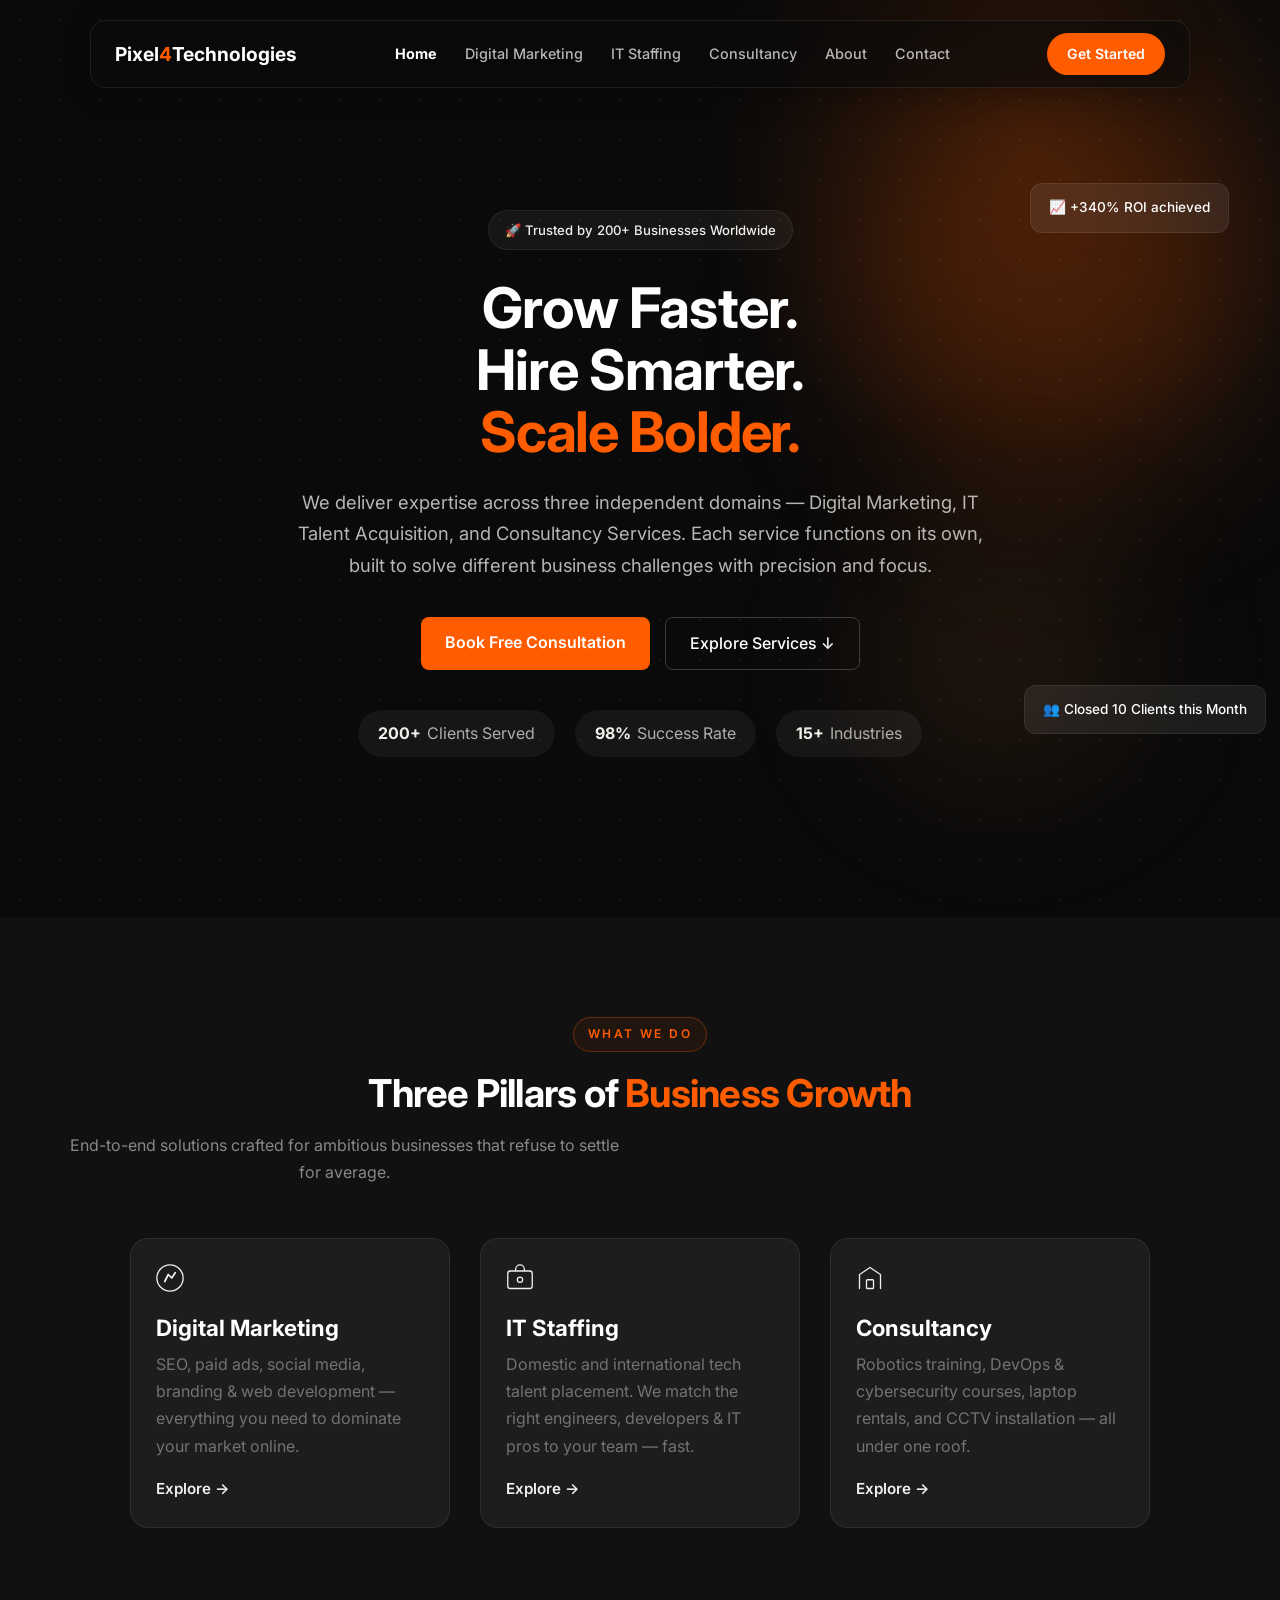
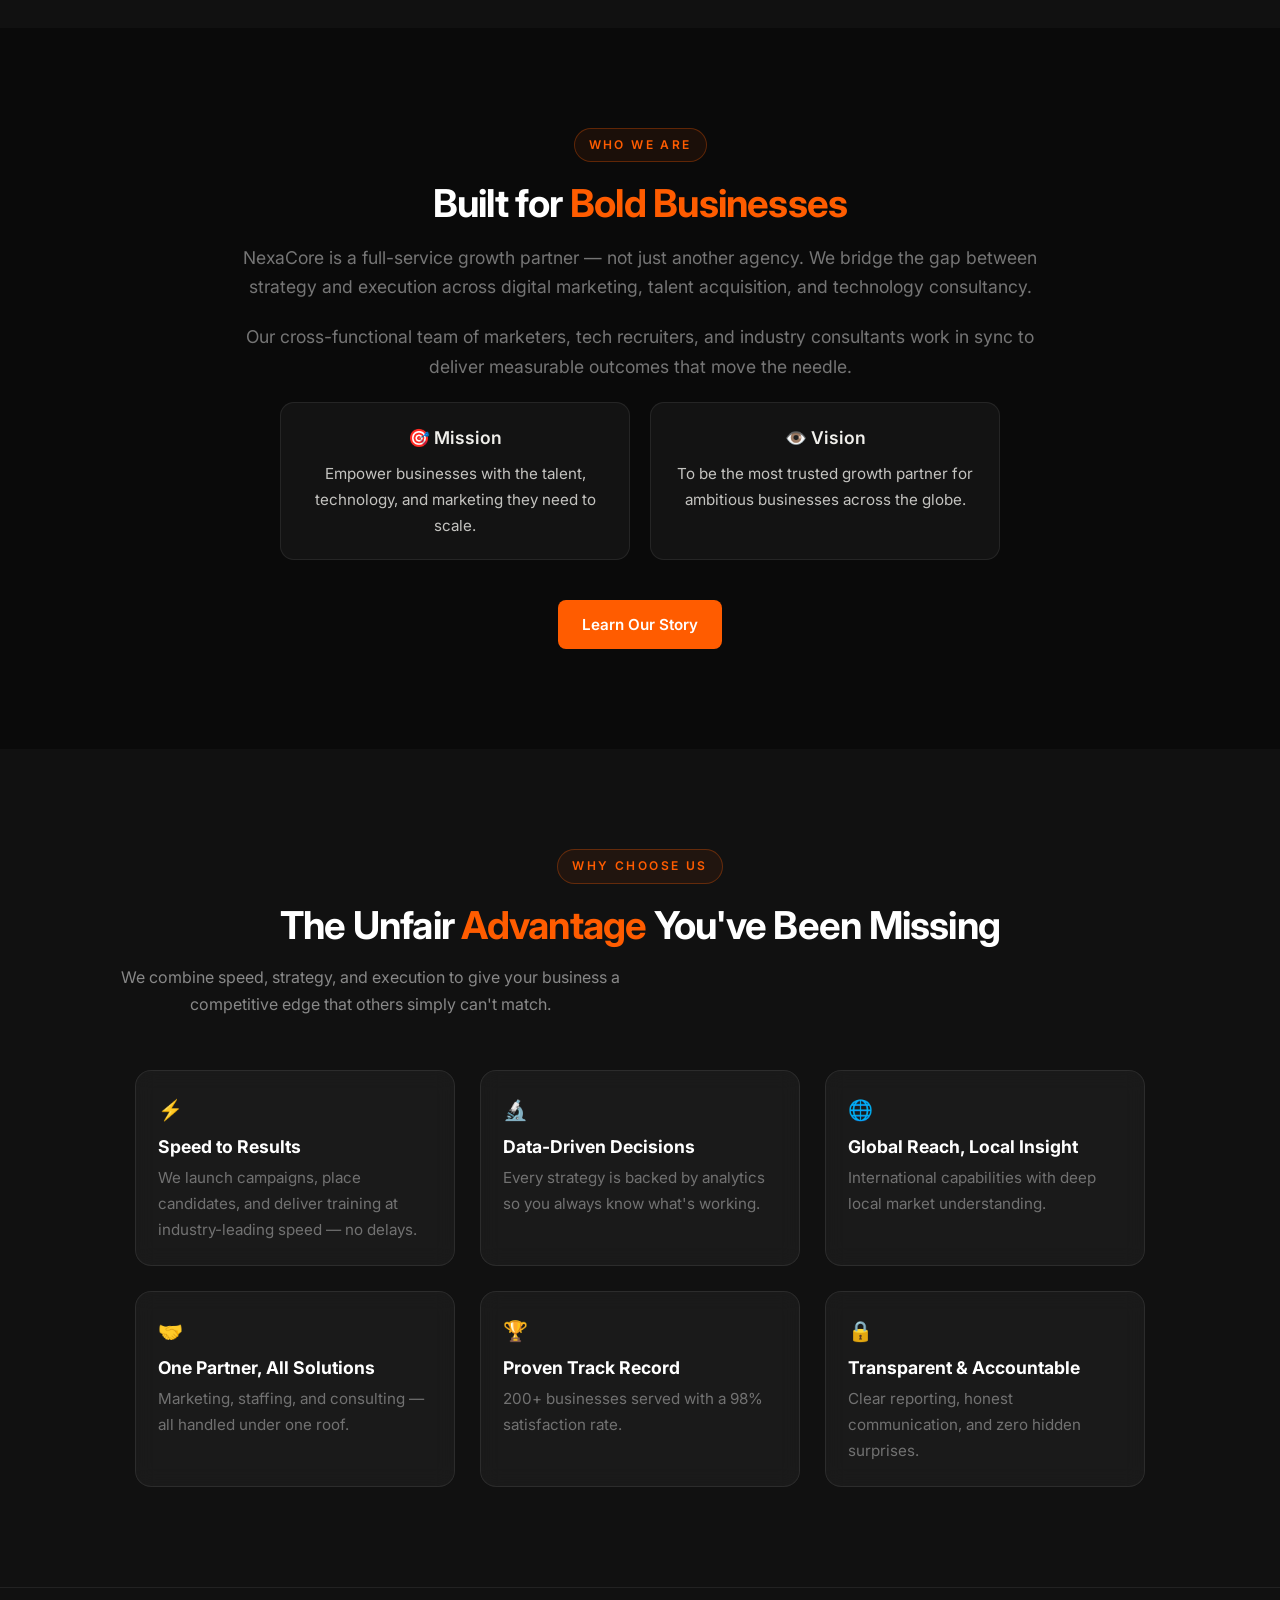
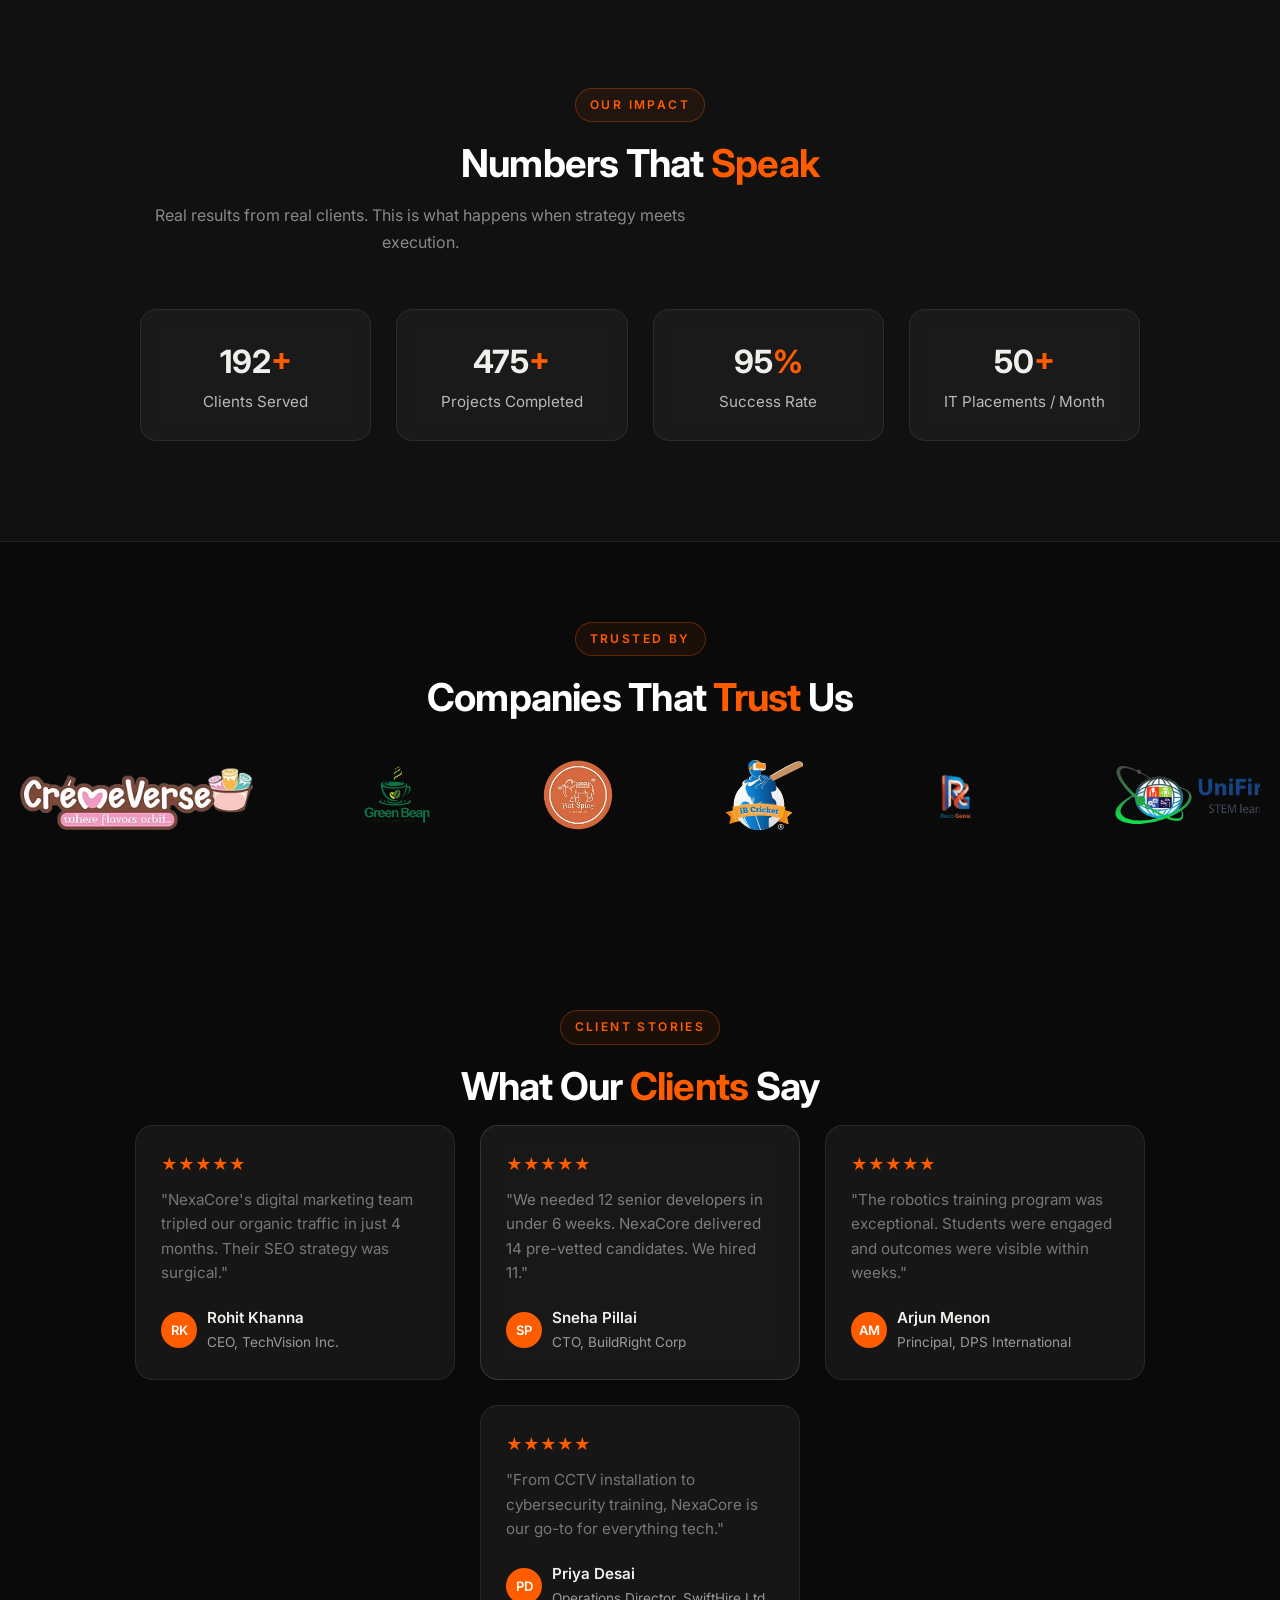
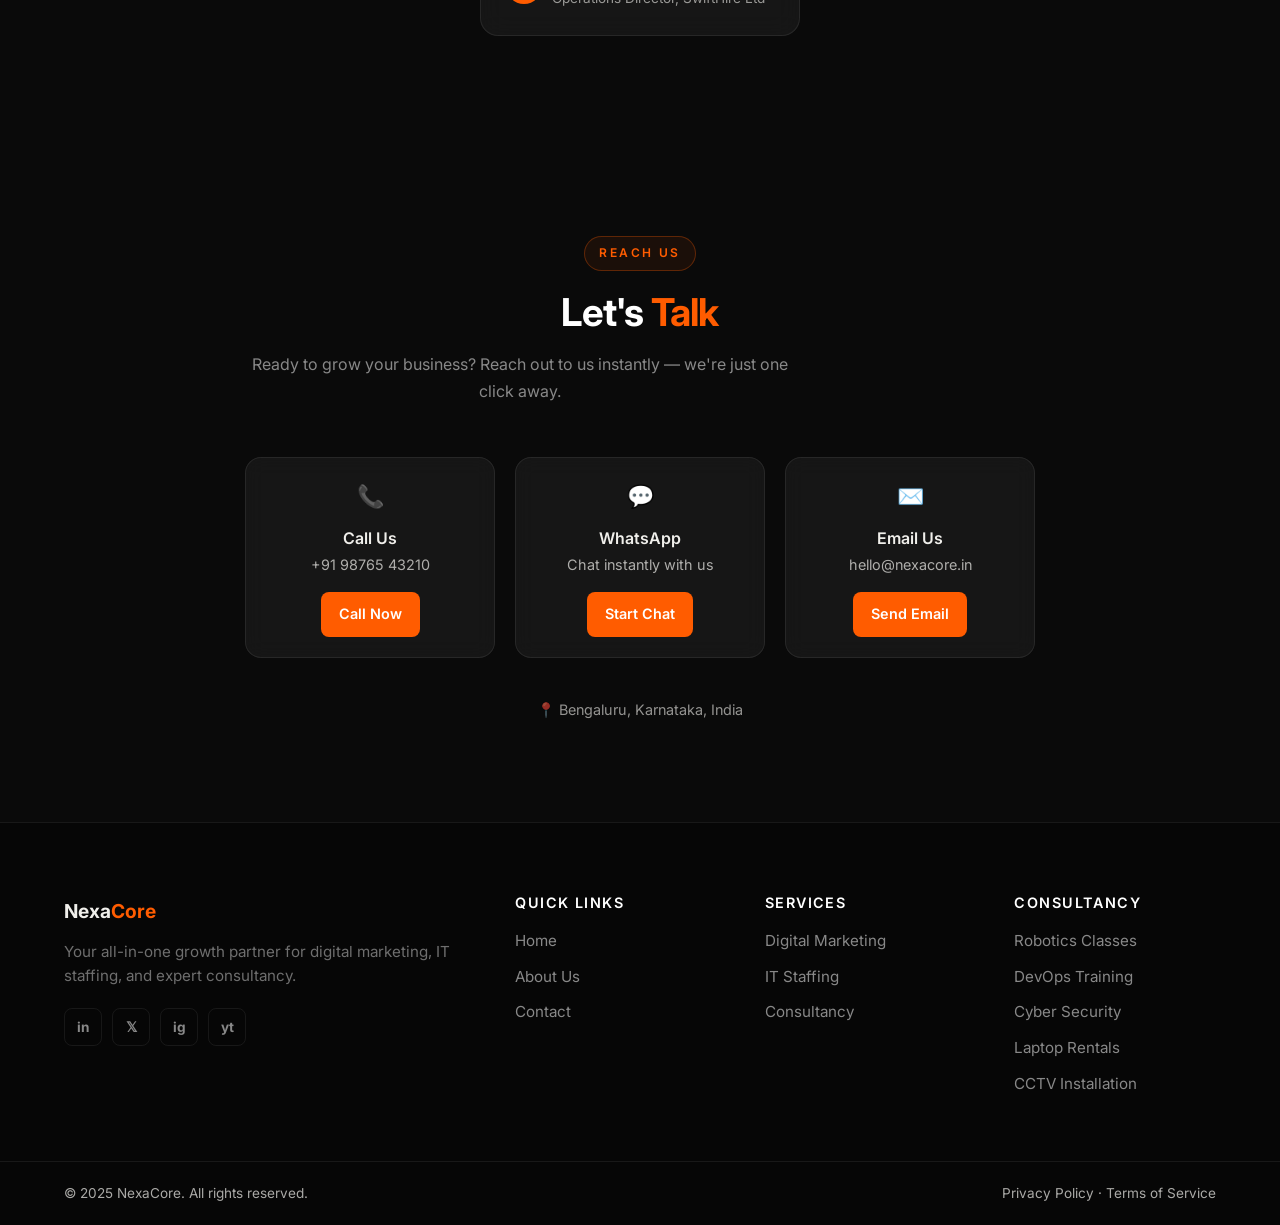
==== index.html @ 9e4074d6 "Intial commit" ====
<!DOCTYPE html>
<html lang="en">
<head>
<meta charset="UTF-8"/>
<meta name="viewport" content="width=device-width,initial-scale=1.0"/>
<title>NexaCore – Digital Marketing, IT Staffing &amp; Consultancy</title>
<meta name="description" content="NexaCore helps businesses grow with digital marketing, IT staffing, and consultancy services including robotics, DevOps, and cybersecurity training."/>
<link rel="preconnect" href="https://fonts.googleapis.com"/>
<link rel="preconnect" href="https://fonts.gstatic.com" crossorigin/>
<link href="https://fonts.googleapis.com/css2?family=Syne:wght@400;500;600;700;800&family=DM+Sans:ital,wght@0,300;0,400;0,500;1,300&display=swap" rel="stylesheet"/>
<link href="https://fonts.googleapis.com/css2?family=Inter:wght@300;400;500;600;700;800;900&display=swap" rel="stylesheet"/>
<!-- <link rel="stylesheet" href="shared.css"/>
<link rel="stylesheet" href="index.css"/> -->
<link rel="stylesheet" href="style.css"/>


</head>
<body>

<!-- ═══════════ NAVBAR ═══════════ -->
<nav class="navbar">
  <div class="navbar-inner">

    <!-- Logo -->
    <a href="index.html" class="navbar-logo">
      Pixel<span class="logo-accent">4</span>Technologies
    </a>

    <!-- Desktop Nav Links -->
    <div class="navbar-links">
      <a href="index.html"       class="nav-link nav-link--active">Home</a>
      <a href="DM.html"          class="nav-link">Digital Marketing</a>
      <a href="Staffing.html"    class="nav-link">IT Staffing</a>
      <a href="Consultancy.html" class="nav-link">Consultancy</a>
      <a href="about.html"       class="nav-link">About</a>
      <a href="Contact.html"     class="nav-link">Contact</a>
    </div>

    <!-- Desktop CTA -->
    <a href="contact.html" class="navbar-cta">Get Started</a>

    <!-- Hamburger (mobile only) — matches reference #menuBtn -->
    <div id="menuBtn">
      <div class="bar"></div>
      <div class="bar"></div>
      <div class="bar"></div>
    </div>

  </div>
</nav>

<!-- Dim overlay behind the panel -->
<div id="menuOverlay"></div>

<!-- Slide-in panel — matches reference #mobileMenu / right:-100% → right:0 -->
<div id="mobileMenu">

  <!-- Close ✕ — matches reference #closeMenu -->
  <div id="closeMenu"></div>

  <!-- Nav Links -->
  <a href="index.html"       class="mob-link mob-active">Home</a>
  <a href="DM.html"          class="mob-link">Digital Marketing</a>
  <a href="Staffing.html"    class="mob-link">IT Staffing</a>
  <a href="Consultancy.html" class="mob-link">Consultancy</a>
  <a href="about.html"       class="mob-link">About</a>
  <a href="Contact.html"     class="mob-link">Contact</a>

  <!-- CTA -->
  <a href="contact.html" class="mob-cta">Get Started</a>

</div>

<script>
  (function () {
    const menuBtn    = document.getElementById('menuBtn');
    const mobileMenu = document.getElementById('mobileMenu');
    const closeMenu  = document.getElementById('closeMenu');
    const overlay    = document.getElementById('menuOverlay');
    let menuOpen = false;

    function openMenu() {
      menuOpen = true;
      mobileMenu.style.right = '0';
      menuBtn.classList.add('active');
      overlay.classList.add('visible');
      document.body.style.overflow = 'hidden';
    }

    function closeMenuFn() {
      menuOpen = false;
      mobileMenu.style.right = '-100%';
      menuBtn.classList.remove('active');
      overlay.classList.remove('visible');
      document.body.style.overflow = '';
    }

    menuBtn.addEventListener('click', function () {
      menuOpen ? closeMenuFn() : openMenu();
    });

    closeMenu.addEventListener('click', closeMenuFn);
    overlay.addEventListener('click',   closeMenuFn);

    /* Close on any link tap inside panel */
    mobileMenu.querySelectorAll('a').forEach(function (link) {
      link.addEventListener('click', closeMenuFn);
    });

    /* Close on Escape */
    document.addEventListener('keydown', function (e) {
      if (e.key === 'Escape') closeMenuFn();
    });
  })();
</script>

<!-- ═══════════ HERO ═══════════ -->
<section class="hero">

  <div class="hero-bg-grid"></div>
  <div class="hero-glow"></div>

  <div class="container hero-content">

    <div class="hero-badge">
      🚀 Trusted by 200+ Businesses Worldwide
    </div>

    <h1 class="hero-headline">
      Grow Faster.<br/>
      Hire Smarter.<br/>
      <span class="accent">Scale Bolder.</span>
    </h1>

    <p class="hero-sub">
      We deliver expertise across three independent domains — Digital Marketing, IT Talent Acquisition, and Consultancy Services. Each service functions on its own, built to solve different business challenges with precision and focus.
    </p>

    <div class="hero-ctas">
      <a href="contact.html" class="hero-cta-primary">Book Free Consultation</a>
      <a href="#services" class="hero-cta-secondary">Explore Services ↓</a>
    </div>

    <div class="hero-stats">
      <div class="stat-pill">
        <span class="stat-num">200+</span>
        <span class="stat-label">Clients Served</span>
      </div>
      <div class="stat-pill">
        <span class="stat-num">98%</span>
        <span class="stat-label">Success Rate</span>
      </div>
      <div class="stat-pill">
        <span class="stat-num">15+</span>
        <span class="stat-label">Industries</span>
      </div>
    </div>

  </div>

  <div class="hero-visual">
    <div class="hero-orb orb-1"></div>
    <div class="hero-orb orb-2"></div>
    <div class="floating-card fc-1">📈 +340% ROI achieved</div>
    <div class="floating-card fc-2">👥 Closed 10 Clients this Month</div>
  </div>

</section>

<!-- ═══════════ SERVICES OVERVIEW ═══════════ -->
<section class="section services-overview" id="services">
  <div class="container" style="text-align:center;">

    <div class="section-label">What We Do</div>

    <h2 class="section-heading">
      Three Pillars of <span class="accent">Business Growth</span>
    </h2>

    <p class="section-sub">
      End-to-end solutions crafted for ambitious businesses that refuse to settle for average.
    </p>

    <div class="services-grid-flex">

      <!-- Card: Digital Marketing -->
      <div class="service-card-flex">
        <div class="sc-icon">
          <svg width="28" height="28" fill="none" viewBox="0 0 32 32">
            <circle cx="16" cy="16" r="15" stroke="currentColor" stroke-width="1.5"/>
            <path d="M10 20l4-8 4 4 4-6" stroke="currentColor" stroke-width="2" stroke-linecap="round" stroke-linejoin="round"/>
          </svg>
        </div>
        <h3>Digital Marketing</h3>
        <p>SEO, paid ads, social media, branding &amp; web development — everything you need to dominate your market online.</p>
        <a href="DM.html" class="sc-link">Explore →</a>
      </div>

      <!-- Card: IT Staffing -->
      <div class="service-card-flex">
        <div class="sc-icon">
          <svg width="28" height="28" fill="none" viewBox="0 0 32 32">
            <rect x="2" y="8" width="28" height="20" rx="3" stroke="currentColor" stroke-width="1.5"/>
            <path d="M11 8V6a5 5 0 0110 0v2" stroke="currentColor" stroke-width="1.5"/>
            <circle cx="16" cy="18" r="3" stroke="currentColor" stroke-width="1.5"/>
          </svg>
        </div>
        <h3>IT Staffing</h3>
        <p>Domestic and international tech talent placement. We match the right engineers, developers &amp; IT pros to your team — fast.</p>
        <a href="Staffing.html" class="sc-link">Explore →</a>
      </div>

      <!-- Card: Consultancy -->
      <div class="service-card-flex">
        <div class="sc-icon">
          <svg width="28" height="28" fill="none" viewBox="0 0 32 32">
            <path d="M4 28V12L16 4l12 8v16" stroke="currentColor" stroke-width="1.5" stroke-linecap="round"/>
            <rect x="12" y="18" width="8" height="10" rx="1" stroke="currentColor" stroke-width="1.5"/>
          </svg>
        </div>
        <h3>Consultancy</h3>
        <p>Robotics training, DevOps &amp; cybersecurity courses, laptop rentals, and CCTV installation — all under one roof.</p>
        <a href="Consultancy.html" class="sc-link">Explore →</a>
      </div>

    </div>

  </div>
</section>

<!-- ═══════════ ABOUT SNIPPET ═══════════ -->
<section class="section about-snippet">

  <div class="about-inner">

    <div class="section-label">Who We Are</div>

    <h2 class="section-heading">
      Built for <span class="accent">Bold Businesses</span>
    </h2>

    <p class="section-desc">
      NexaCore is a full-service growth partner — not just another agency. We bridge the gap between strategy and execution across digital marketing, talent acquisition, and technology consultancy.
    </p>

    <p class="section-desc">
      Our cross-functional team of marketers, tech recruiters, and industry consultants work in sync to deliver measurable outcomes that move the needle.
    </p>

    <!-- Mission & Vision -->
    <div class="about-mv-grid">

      <div class="about-mv-card">
        <div class="mv-title">🎯 Mission</div>
        <div class="mv-text">Empower businesses with the talent, technology, and marketing they need to scale.</div>
      </div>

      <div class="about-mv-card">
        <div class="mv-title">👁️ Vision</div>
        <div class="mv-text">To be the most trusted growth partner for ambitious businesses across the globe.</div>
      </div>

    </div>

    <a href="about.html" class="about-cta">Learn Our Story</a>

  </div>

</section>

<!-- ═══════════ WHY CHOOSE US ═══════════ -->
<section class="section why-us">

  <div class="why-inner">

    <div class="section-label">Why Choose Us</div>

    <h2 class="section-heading">
      The Unfair <span class="accent">Advantage</span> You've Been Missing
    </h2>

    <p class="section-sub">
      We combine speed, strategy, and execution to give your business a competitive edge that others simply can't match.
    </p>

    <div class="why-grid-flex">

      <div class="why-card-flex">
        <div class="why-emoji">⚡</div>
        <h4>Speed to Results</h4>
        <p>We launch campaigns, place candidates, and deliver training at industry-leading speed — no delays.</p>
      </div>

      <div class="why-card-flex">
        <div class="why-emoji">🔬</div>
        <h4>Data-Driven Decisions</h4>
        <p>Every strategy is backed by analytics so you always know what's working.</p>
      </div>

      <div class="why-card-flex">
        <div class="why-emoji">🌐</div>
        <h4>Global Reach, Local Insight</h4>
        <p>International capabilities with deep local market understanding.</p>
      </div>

      <div class="why-card-flex">
        <div class="why-emoji">🤝</div>
        <h4>One Partner, All Solutions</h4>
        <p>Marketing, staffing, and consulting — all handled under one roof.</p>
      </div>

      <div class="why-card-flex">
        <div class="why-emoji">🏆</div>
        <h4>Proven Track Record</h4>
        <p>200+ businesses served with a 98% satisfaction rate.</p>
      </div>

      <div class="why-card-flex">
        <div class="why-emoji">🔒</div>
        <h4>Transparent &amp; Accountable</h4>
        <p>Clear reporting, honest communication, and zero hidden surprises.</p>
      </div>

    </div>

  </div>

</section>

<!-- ═══════════ IMPACT / METRICS ═══════════ -->
<section class="section impact-section">

  <div class="impact-inner-wrap">

    <div class="section-label">Our Impact</div>

    <h2 class="section-heading">
      Numbers That <span class="accent">Speak</span>
    </h2>

    <p class="section-sub">
      Real results from real clients. This is what happens when strategy meets execution.
    </p>

    <div class="metrics-grid">

      <div class="metric-card-flex">
        <div class="counter" data-target="200">0<span class="metric-plus">+</span></div>
        <div class="metric-label">Clients Served</div>
      </div>

      <div class="metric-card-flex">
        <div class="counter" data-target="500">0<span class="metric-plus">+</span></div>
        <div class="metric-label">Projects Completed</div>
      </div>

      <div class="metric-card-flex">
        <div class="counter" data-target="98" data-suffix="%">0<span class="metric-plus">%</span></div>
        <div class="metric-label">Success Rate</div>
      </div>

      <div class="metric-card-flex">
        <div class="counter" data-target="50">0<span class="metric-plus">+</span></div>
        <div class="metric-label">IT Placements / Month</div>
      </div>

    </div>

  </div>

  <!-- Counter Script -->
  <script>
    const counters = document.querySelectorAll('.counter');
    counters.forEach(counter => {
      const updateCount = () => {
        const target  = +counter.getAttribute('data-target');
        const current = +counter.innerText.replace(/[^0-9]/g, '');
        const increment = target / 100;
        if (current < target) {
          const newCount = Math.ceil(current + increment);
          const suffix   = counter.getAttribute('data-suffix') || '+';
          counter.innerHTML = newCount + '<span class="metric-plus">' + suffix + '</span>';
          setTimeout(updateCount, 20);
        } else {
          const suffix = counter.getAttribute('data-suffix') || '+';
          counter.innerHTML = target + '<span class="metric-plus">' + suffix + '</span>';
        }
      };
      updateCount();
    });
  </script>

</section>

<!-- ═══════════ CLIENTS MARQUEE ═══════════ -->
<section class="section clients-section">

  <div class="container clients-header">
    <div class="section-label">Trusted By</div>
    <h2 class="section-heading">Companies That <span class="accent">Trust</span> Us</h2>
  </div>

  <div class="marquee-wrapper">
    <div class="marquee-track">
      <!-- Logos -->
      <img src="Images/Cremeverse.png" class="client-logo" alt="Cremeverse"/>
      <img src="Images/GBC.png"        class="client-logo" alt="GBC"/>
      <img src="Images/HSTC.png"       class="client-logo" alt="HSTC"/>
      <img src="Images/IB Cricket.svg" class="client-logo" alt="IB Cricket"/>
      <img src="Images/RG.jpeg"        class="client-logo" alt="RG"/>
      <img src="Images/UFR.webp"       class="client-logo" alt="UFR"/>
      <!-- Duplicate for seamless loop -->
      <img src="Images/Cremeverse.png" class="client-logo" alt="Cremeverse"/>
      <img src="Images/GBC.png"        class="client-logo" alt="GBC"/>
      <img src="Images/HSTC.png"       class="client-logo" alt="HSTC"/>
      <img src="Images/IB Cricket.svg" class="client-logo" alt="IB Cricket"/>
      <img src="Images/RG.jpeg"        class="client-logo" alt="RG"/>
      <img src="Images/UFR.webp"       class="client-logo" alt="UFR"/>
    </div>
  </div>

</section>

<!-- ═══════════ TESTIMONIALS ═══════════ -->
<section class="section testimonials">

  <div class="testi-inner">

    <div class="section-label">Client Stories</div>

    <h2 class="section-heading">
      What Our <span class="accent">Clients</span> Say
    </h2>

    <div class="testi-grid-flex">

      <div class="testi-card-flex">
        <div class="testi-stars">★★★★★</div>
        <p class="testi-text">"NexaCore's digital marketing team tripled our organic traffic in just 4 months. Their SEO strategy was surgical."</p>
        <div class="testi-author">
          <div class="testi-avatar">RK</div>
          <div>
            <div class="testi-author-name">Rohit Khanna</div>
            <div class="testi-author-role">CEO, TechVision Inc.</div>
          </div>
        </div>
      </div>

      <div class="testi-card-flex testi-featured-flex">
        <div class="testi-stars">★★★★★</div>
        <p class="testi-text">"We needed 12 senior developers in under 6 weeks. NexaCore delivered 14 pre-vetted candidates. We hired 11."</p>
        <div class="testi-author">
          <div class="testi-avatar">SP</div>
          <div>
            <div class="testi-author-name">Sneha Pillai</div>
            <div class="testi-author-role">CTO, BuildRight Corp</div>
          </div>
        </div>
      </div>

      <div class="testi-card-flex">
        <div class="testi-stars">★★★★★</div>
        <p class="testi-text">"The robotics training program was exceptional. Students were engaged and outcomes were visible within weeks."</p>
        <div class="testi-author">
          <div class="testi-avatar">AM</div>
          <div>
            <div class="testi-author-name">Arjun Menon</div>
            <div class="testi-author-role">Principal, DPS International</div>
          </div>
        </div>
      </div>

      <div class="testi-card-flex">
        <div class="testi-stars">★★★★★</div>
        <p class="testi-text">"From CCTV installation to cybersecurity training, NexaCore is our go-to for everything tech."</p>
        <div class="testi-author">
          <div class="testi-avatar">PD</div>
          <div>
            <div class="testi-author-name">Priya Desai</div>
            <div class="testi-author-role">Operations Director, SwiftHire Ltd</div>
          </div>
        </div>
      </div>

    </div>

  </div>

</section>

<!-- ═══════════ CONTACT SNIPPET ═══════════ -->
<section class="section contact-snippet">

  <div class="contact-inner">

    <div class="section-label">Reach Us</div>

    <h2 class="section-heading">
      Let's <span class="accent">Talk</span>
    </h2>

    <p class="section-sub">
      Ready to grow your business? Reach out to us instantly — we're just one click away.
    </p>

    <div class="contact-cards">

      <!-- Phone -->
      <div class="contact-card">
        <div class="cc-icon">📞</div>
        <div class="cc-title">Call Us</div>
        <div class="cc-detail">+91 98765 43210</div>
        <a href="tel:+919876543210" class="cc-btn">Call Now</a>
      </div>

      <!-- WhatsApp -->
      <div class="contact-card">
        <div class="cc-icon">💬</div>
        <div class="cc-title">WhatsApp</div>
        <div class="cc-detail">Chat instantly with us</div>
        <a href="https://wa.me/919876543210" target="_blank" class="cc-btn">Start Chat</a>
      </div>

      <!-- Email -->
      <div class="contact-card">
        <div class="cc-icon">✉️</div>
        <div class="cc-title">Email Us</div>
        <div class="cc-detail">hello@nexacore.in</div>
        <a href="mailto:hello@nexacore.in" class="cc-btn">Send Email</a>
      </div>

    </div>

    <div class="contact-location">📍 Bengaluru, Karnataka, India</div>

  </div>

</section>

<!-- ═══════════ FOOTER ═══════════ -->
<footer class="footer">

  <div class="container footer-inner">

    <div class="footer-brand">

      <a href="index.html" class="footer-logo">
        Nexa<span class="accent">Core</span>
      </a>

      <p class="footer-desc">
        Your all-in-one growth partner for digital marketing, IT staffing, and expert consultancy.
      </p>

      <div class="social-links">
        <a href="#" aria-label="LinkedIn">in</a>
        <a href="#" aria-label="Twitter">𝕏</a>
        <a href="#" aria-label="Instagram">ig</a>
        <a href="#" aria-label="YouTube">yt</a>
      </div>

    </div>

    <div class="footer-col">
      <h5>Quick Links</h5>
      <ul>
        <li><a href="index.html">Home</a></li>
        <li><a href="about.html">About Us</a></li>
        <li><a href="contact.html">Contact</a></li>
      </ul>
    </div>

    <div class="footer-col">
      <h5>Services</h5>
      <ul>
        <li><a href="DM.html">Digital Marketing</a></li>
        <li><a href="Staffing.html">IT Staffing</a></li>
        <li><a href="Consultancy.html">Consultancy</a></li>
      </ul>
    </div>

    <div class="footer-col">
      <h5>Consultancy</h5>
      <ul>
        <li><a href="Consultancy.html">Robotics Classes</a></li>
        <li><a href="Consultancy.html">DevOps Training</a></li>
        <li><a href="Consultancy.html">Cyber Security</a></li>
        <li><a href="Consultancy.html">Laptop Rentals</a></li>
        <li><a href="Consultancy.html">CCTV Installation</a></li>
      </ul>
    </div>

  </div>

  <div class="footer-bottom">
    <div class="container footer-bottom-inner">
      <span>© 2025 NexaCore. All rights reserved.</span>
      <span>Privacy Policy · Terms of Service</span>
    </div>
  </div>

</footer>

<script src="shared.js"></script>
</body>
</html>
---- style.css ----
/* ═══════════════════════════════════════════════
   PIXEL4TECHNOLOGIES — INDEX STYLES
   Palette: #0A0A0A (base) · #FF5C00 (orange)
   Font: Inter (body + headings)
═══════════════════════════════════════════════ */

/* ── RESET & TOKENS ── */
*, *::before, *::after { box-sizing: border-box; margin: 0; padding: 0; }

:root {
  --bg:        #0A0A0A;
  --bg-2:      #111111;
  --bg-3:      #161616;
  --orange:    #FF5C00;
  --white:     #FFFFFF;
  --off-white: #F0EFEB;
  --gray-400:  #888888;
  --gray-600:  #555555;
  --border:    rgba(255,255,255,0.07);
  --radius:    12px;
  --radius-lg: 20px;
  --max-w:     1200px;
}

html { scroll-behavior: smooth; }

body {
  background: var(--bg);
  color: var(--off-white);
  font-family: 'Inter', sans-serif;
  font-size: 16px;
  line-height: 1.7;
  overflow-x: hidden;
}

/* ── BASE TYPOGRAPHY ── */
h1, h2, h3, h4, h5 {
  line-height: 1.15;
  font-weight: 700;
  color: var(--white);
}
h1 { font-size: clamp(2.6rem, 6vw, 5rem); font-weight: 800; }
h2 { font-size: clamp(2rem, 4vw, 3.2rem); }
h3 { font-size: clamp(1.3rem, 2.5vw, 1.8rem); }
h4 { font-size: 1.1rem; }
p  { color: var(--gray-400); font-size: 1rem; }

.accent { color: var(--orange); }
a { color: inherit; text-decoration: none; }

/* ── LAYOUT UTILITIES ── */
.container { max-width: var(--max-w); margin: 0 auto; padding: 0 24px; }
.section   { padding: 100px 0; }

/* ── SECTION LABEL (pill badge) ── */
.section-label {
  display: inline-block;
  font-size: 0.75rem;
  font-weight: 600;
  letter-spacing: 0.2em;
  text-transform: uppercase;
  color: var(--orange);
  border: 1px solid rgba(255,92,0,0.3);
  background: rgba(255,92,0,0.07);
  padding: 6px 14px;
  border-radius: 100px;
  margin-bottom: 18px;
}

.section-sub { max-width: 560px; color: var(--gray-400); margin-bottom: 52px; }

/* ══════════════════════════════
   NAVBAR — floating pill
══════════════════════════════ */
.navbar {
  all: unset;
  display: block;
  position: fixed;
  top: 20px;
  left: 50%;
  transform: translateX(-50%);
  width: 90%;
  max-width: 1100px;
  z-index: 1000;
}

.navbar-inner {
  display: flex;
  align-items: center;
  justify-content: space-between;
  padding: 12px 24px;
  border-radius: 16px;
  background: rgba(10,10,10,0.6);
  backdrop-filter: blur(18px);
  -webkit-backdrop-filter: blur(18px);
  border: 1px solid rgba(255,255,255,0.08);
  box-shadow: 0 4px 32px rgba(0,0,0,0.3);
}

.navbar-logo {
  font-weight: 700;
  font-size: 1.2rem;
  color: #fff;
  white-space: nowrap;
  flex-shrink: 0;
}
.navbar-logo .logo-accent { color: var(--orange); }

.navbar-links {
  display: flex;
  gap: 28px;
  align-items: center;
}

.nav-link {
  font-size: 0.9rem;
  font-weight: 500;
  color: rgba(255,255,255,0.7);
  transition: color 0.25s, font-weight 0.25s;
  white-space: nowrap;
}
.nav-link:hover,
.nav-link--active { color: #fff; font-weight: 700; }

.navbar-cta {
  display: inline-block;
  padding: 9px 20px;
  border-radius: 999px;
  font-size: 0.88rem;
  font-weight: 600;
  background: var(--orange);
  color: #fff;
  white-space: nowrap;
  flex-shrink: 0;
  transition: background 0.25s, transform 0.2s;
}
.navbar-cta:hover { background: #e04e00; transform: translateY(-1px); }

/* ── Hamburger ── */
#menuBtn {
  display: none;
  flex-direction: column;
  justify-content: center;
  gap: 6px;
  width: 40px;
  height: 40px;
  cursor: pointer;
  flex-shrink: 0;
  z-index: 1200;
}
#menuBtn .bar {
  display: block;
  height: 2px;
  width: 100%;
  background: #fff;
  border-radius: 2px;
  transition: transform 0.35s ease, opacity 0.25s ease;
  transform-origin: center;
}
#menuBtn.active .bar:nth-child(1) { transform: translateY(8px)  rotate(45deg); }
#menuBtn.active .bar:nth-child(2) { opacity: 0; }
#menuBtn.active .bar:nth-child(3) { transform: translateY(-8px) rotate(-45deg); }

/* ── Mobile slide-in panel ── */
#mobileMenu {
  position: fixed;
  top: 0;
  right: -100%;
  width: min(320px, 85vw);
  height: 100vh;
  background: #0a0a0a;
  border-left: 1px solid rgba(255,255,255,0.07);
  box-shadow: -8px 0 40px rgba(0,0,0,0.6);
  z-index: 1150;
  display: flex;
  flex-direction: column;
  align-items: flex-start;
  justify-content: center;
  padding: 80px 36px 48px;
  transition: right 0.4s cubic-bezier(0.77,0,0.18,1);
}

#closeMenu {
  position: absolute;
  top: 24px; right: 24px;
  width: 40px; height: 40px;
  cursor: pointer;
  display: flex;
  align-items: center;
  justify-content: center;
}
#closeMenu::before,
#closeMenu::after {
  content: '';
  position: absolute;
  width: 20px; height: 2px;
  background: #fff;
  border-radius: 2px;
}
#closeMenu::before { transform: rotate(45deg); }
#closeMenu::after  { transform: rotate(-45deg); }

#mobileMenu a.mob-link {
  font-size: 1.4rem;
  font-weight: 600;
  color: rgba(255,255,255,0.7);
  padding: 14px 0;
  width: 100%;
  border-bottom: 1px solid rgba(255,255,255,0.06);
  transition: color 0.2s, padding-left 0.2s;
  letter-spacing: -0.01em;
}
#mobileMenu a.mob-link:first-of-type { border-top: 1px solid rgba(255,255,255,0.06); }
#mobileMenu a.mob-link:hover         { color: #fff; padding-left: 6px; }
#mobileMenu a.mob-link.mob-active    { color: var(--orange); }

#mobileMenu .mob-cta {
  margin-top: 28px;
  display: inline-block;
  padding: 13px 28px;
  font-size: 0.75rem;
  font-weight: 700;
  letter-spacing: 0.08em;
  text-transform: uppercase;
  background: var(--orange);
  color: #fff;
  border-radius: 3px;
  transition: background 0.25s, transform 0.2s;
}
#mobileMenu .mob-cta:hover { background: #e04e00; transform: translateY(-2px); }

#menuOverlay {
  display: none;
  position: fixed;
  inset: 0;
  background: rgba(0,0,0,0.55);
  z-index: 1100;
  backdrop-filter: blur(2px);
}
#menuOverlay.visible { display: block; }

/* ══════════════════════════════
   HERO
══════════════════════════════ */
.hero {
  position: relative;
  min-height: 100vh;
  display: flex;
  align-items: center;
  overflow: hidden;
  padding: 130px 0 80px;
}

.hero-bg-grid {
  position: absolute;
  inset: 0;
  background-image: radial-gradient(circle, rgba(255,255,255,0.06) 1px, transparent 1px);
  background-size: 40px 40px;
  pointer-events: none;
}

.hero-glow {
  position: absolute;
  top: -200px; right: -100px;
  width: 700px; height: 700px;
  background: radial-gradient(ellipse, rgba(255,92,0,0.15) 0%, transparent 65%);
  pointer-events: none;
}

.hero-content {
  position: relative;
  z-index: 2;
  max-width: 780px;
  text-align: center;
  padding: 80px 20px;
}

.hero-badge {
  display: inline-flex;
  align-items: center;
  gap: 8px;
  font-size: 0.82rem;
  font-weight: 500;
  color: var(--off-white);
  background: rgba(255,255,255,0.05);
  border: 1px solid var(--border);
  padding: 8px 16px;
  border-radius: 100px;
  margin-bottom: 28px;
  animation: fadeDown 0.6s ease both;
}

.hero-headline {
  font-size: 3.5rem;
  font-weight: 700;
  line-height: 1.1;
  letter-spacing: -0.02em;
  margin-bottom: 24px;
  animation: fadeDown 0.6s 0.1s ease both;
}
.hero-headline .accent { color: var(--orange); }

.hero-sub {
  font-size: clamp(1rem, 1.5vw, 1.15rem);
  color: rgba(255,255,255,0.7);
  max-width: 700px;
  margin: 0 auto 36px;
  animation: fadeDown 0.6s 0.2s ease both;
}

.hero-ctas {
  display: flex;
  gap: 15px;
  justify-content: center;
  flex-wrap: wrap;
  margin-bottom: 40px;
  animation: fadeDown 0.6s 0.3s ease both;
}

.hero-cta-primary {
  padding: 12px 24px;
  background: var(--orange);
  color: #fff;
  border-radius: 8px;
  font-weight: 600;
}

.hero-cta-secondary {
  padding: 12px 24px;
  border: 1px solid rgba(255,255,255,0.2);
  color: #fff;
  border-radius: 8px;
  font-weight: 500;
}

.hero-stats {
  display: flex;
  justify-content: center;
  gap: 20px;
  flex-wrap: wrap;
  animation: fadeDown 0.6s 0.4s ease both;
}

.stat-pill {
  display: flex;
  align-items: center;
  gap: 6px;
  padding: 10px 20px;
  border-radius: 999px;
  background: rgba(255,255,255,0.05);
}
.stat-pill .stat-num   { font-weight: 700; }
.stat-pill .stat-label { opacity: 0.7; }

/* Floating visual (desktop only) */
.hero-visual {
  position: absolute;
  right: 0; top: 0; bottom: 0;
  width: 40%;
  pointer-events: none;
}

.hero-orb {
  position: absolute;
  border-radius: 50%;
  filter: blur(80px);
}
.orb-1 { width: 400px; height: 400px; background: rgba(255,92,0,0.18); top: 10%; right: 5%; }
.orb-2 { width: 250px; height: 250px; background: rgba(255,140,50,0.1); bottom: 15%; right: 30%; }

.floating-card {
  position: absolute;
  display: flex;
  align-items: center;
  gap: 10px;
  background: rgba(255,255,255,0.08);
  border: 1px solid var(--border);
  backdrop-filter: blur(12px);
  padding: 12px 18px;
  border-radius: 12px;
  font-size: 0.85rem;
  font-weight: 500;
  color: var(--white);
  animation: float 4s ease-in-out infinite;
  pointer-events: none;
}
.fc-1 { top: 20%; right: 10%; }
.fc-2 { bottom: 20%; left: 50%; animation-delay: 1.5s; }

/* ══════════════════════════════
   SERVICES OVERVIEW
══════════════════════════════ */
.services-overview { background: var(--bg-2); }

.section-heading {
  font-weight: 700;
  font-size: clamp(1.8rem, 3vw, 2.6rem);
  line-height: 1.2;
  letter-spacing: -0.02em;
  margin-bottom: 16px;
}
.section-heading .accent { color: var(--orange); }

.services-grid-flex {
  display: flex;
  gap: 30px;
  flex-wrap: wrap;
  justify-content: center;
}

.service-card-flex {
  flex: 1;
  min-width: 280px;
  max-width: 320px;
  padding: 25px;
  border-radius: 18px;
  background: rgba(255,255,255,0.05);
  backdrop-filter: blur(12px);
  border: 1px solid rgba(255,255,255,0.08);
  transition: border 0.3s, box-shadow 0.3s;
  text-align: left;
}
.service-card-flex:hover {
  border-color: var(--orange);
  box-shadow: 0 0 25px rgba(255,92,0,0.4);
}
.service-card-flex .sc-icon  { margin-bottom: 15px; }
.service-card-flex h3        { font-size: 1.4rem; margin-bottom: 10px; }
.service-card-flex p         { font-size: 1rem; opacity: 0.8; margin-bottom: 15px; }
.service-card-flex .sc-link  { font-weight: 600; font-size: 0.95rem; }

/* ══════════════════════════════
   ABOUT SNIPPET
══════════════════════════════ */
.about-snippet {
  padding: 100px 20px;
  text-align: center;
}
.about-snippet .about-inner {
  max-width: 800px;
  margin: 0 auto;
}
.section-desc {
  font-size: 1.1rem;
  line-height: 1.7;
  margin-bottom: 20px;
  opacity: 0.85;
}

.about-mv-grid {
  display: flex;
  gap: 20px;
  flex-wrap: wrap;
  justify-content: center;
  margin-bottom: 40px;
}
.about-mv-card {
  flex: 1;
  min-width: 250px;
  max-width: 350px;
  padding: 20px;
  border-radius: 14px;
  background: rgba(255,255,255,0.04);
  border: 1px solid rgba(255,255,255,0.08);
}
.about-mv-card .mv-title { font-weight: 600; font-size: 1.1rem; margin-bottom: 8px; }
.about-mv-card .mv-text  { font-size: 0.95rem; opacity: 0.8; }

.about-cta {
  display: inline-block;
  padding: 12px 24px;
  font-weight: 600;
  font-size: 0.95rem;
  border-radius: 8px;
  background: var(--orange);
  color: #fff;
}

/* ══════════════════════════════
   WHY CHOOSE US
══════════════════════════════ */
.why-us {
  background: var(--bg-2);
  padding: 100px 20px;
  text-align: center;
}
.why-us .why-inner { max-width: 1100px; margin: 0 auto; }

.why-grid-flex {
  display: flex;
  flex-wrap: wrap;
  gap: 25px;
  justify-content: center;
}
.why-card-flex {
  flex: 1;
  min-width: 260px;
  max-width: 320px;
  padding: 22px;
  border-radius: 16px;
  background: rgba(255,255,255,0.04);
  backdrop-filter: blur(10px);
  border: 1px solid rgba(255,255,255,0.08);
  text-align: left;
  transition: border 0.3s, box-shadow 0.3s;
}
.why-card-flex:hover {
  border-color: var(--orange);
  box-shadow: 0 0 20px rgba(255,92,0,0.4);
}
.why-card-flex .why-emoji { font-size: 20px; margin-bottom: 10px; }
.why-card-flex h4          { font-size: 1.1rem; margin-bottom: 8px; }
.why-card-flex p           { font-size: 0.95rem; opacity: 0.8; }

/* ══════════════════════════════
   IMPACT / METRICS
══════════════════════════════ */
.impact-section {
  background: var(--bg-2);
  border-top: 1px solid var(--border);
  border-bottom: 1px solid var(--border);
  padding: 100px 20px;
  text-align: center;
}
.impact-section .impact-inner-wrap { max-width: 1000px; margin: 0 auto; }

.metrics-grid {
  display: flex;
  flex-wrap: wrap;
  gap: 25px;
  justify-content: center;
}
.metric-card-flex {
  flex: 1;
  min-width: 220px;
  max-width: 240px;
  padding: 25px;
  border-radius: 16px;
  background: rgba(255,255,255,0.04);
  backdrop-filter: blur(10px);
  border: 1px solid rgba(255,255,255,0.08);
}
.metric-card-flex .counter      { font-weight: 700; font-size: 2rem; }
.metric-card-flex .metric-label { font-size: 0.95rem; opacity: 0.75; }
.metric-plus { color: var(--orange); }

/* ══════════════════════════════
   CLIENTS MARQUEE
══════════════════════════════ */
.clients-section {
  overflow: hidden;
  padding: 80px 20px;
  text-align: center;
}
.clients-section .clients-header { margin-bottom: 40px; }

.marquee-wrapper { overflow: hidden; position: relative; }
.marquee-track {
  display: flex;
  gap: 100px;
  width: max-content;
  align-items: center;
  animation: scroll 20s linear infinite;
}
.marquee-track .client-logo { height: 70px; }
.marquee-wrapper:hover .marquee-track { animation-play-state: paused; }

/* ══════════════════════════════
   TESTIMONIALS
══════════════════════════════ */
.testimonials {
  padding: 100px 20px;
  text-align: center;
}
.testimonials .testi-inner { max-width: 1100px; margin: 0 auto; }

.testi-grid-flex {
  display: flex;
  flex-wrap: wrap;
  gap: 25px;
  justify-content: center;
}
.testi-card-flex {
  flex: 1;
  min-width: 260px;
  max-width: 320px;
  padding: 25px;
  border-radius: 18px;
  background: rgba(255,255,255,0.05);
  backdrop-filter: blur(12px);
  border: 1px solid rgba(255,255,255,0.08);
  text-align: left;
}
.testi-card-flex.testi-featured-flex {
  background: rgba(255,255,255,0.06);
  border-color: rgba(255,255,255,0.12);
}
.testi-card-flex .testi-stars       { font-size: 16px; margin-bottom: 10px; color: var(--orange); }
.testi-card-flex .testi-text        { font-size: 0.95rem; opacity: 0.85; line-height: 1.6; margin-bottom: 20px; }
.testi-card-flex.testi-featured-flex .testi-text { opacity: 0.9; }
.testi-card-flex .testi-author      { display: flex; align-items: center; gap: 10px; }
.testi-card-flex .testi-avatar {
  width: 36px; height: 36px;
  border-radius: 50%;
  background: var(--orange);
  display: flex;
  align-items: center;
  justify-content: center;
  font-size: 13px;
  font-weight: 600;
  color: #fff;
  flex-shrink: 0;
}
.testi-card-flex .testi-author-name { font-weight: 600; font-size: 0.95rem; }
.testi-card-flex .testi-author-role { font-size: 0.85rem; opacity: 0.6; }

/* ══════════════════════════════
   CONTACT SNIPPET
══════════════════════════════ */
.contact-snippet { padding: 100px 20px; text-align: center; }
.contact-snippet .contact-inner { max-width: 800px; margin: 0 auto; }

.contact-cards {
  display: flex;
  flex-wrap: wrap;
  gap: 20px;
  justify-content: center;
  margin-bottom: 40px;
}
.contact-card {
  flex: 1;
  min-width: 220px;
  max-width: 250px;
  padding: 20px;
  border-radius: 16px;
  background: rgba(255,255,255,0.05);
  backdrop-filter: blur(10px);
  border: 1px solid rgba(255,255,255,0.08);
}
.contact-card .cc-icon   { font-size: 22px; margin-bottom: 10px; }
.contact-card .cc-title  { font-weight: 600; font-size: 1rem; }
.contact-card .cc-detail { font-size: 0.9rem; opacity: 0.7; margin-bottom: 15px; }
.contact-card .cc-btn {
  display: inline-block;
  padding: 10px 18px;
  font-size: 0.9rem;
  font-weight: 600;
  border-radius: 8px;
  background: var(--orange);
  color: #fff;
}
.contact-location { font-size: 0.9rem; opacity: 0.6; }

/* ══════════════════════════════
   FOOTER
══════════════════════════════ */
.footer {
  background: #060606;
  border-top: 1px solid var(--border);
  padding-top: 72px;
}
.footer-inner {
  display: grid;
  grid-template-columns: 2fr 1fr 1fr 1fr;
  gap: 48px;
  padding-bottom: 64px;
}

.footer-logo { font-weight: 700; font-size: 1.2rem; }
.footer-logo .accent { color: var(--orange); }
.footer-desc { font-size: 0.95rem; line-height: 1.6; opacity: 0.8; margin: 12px 0 20px; }

.social-links { display: flex; gap: 10px; font-size: 0.9rem; font-weight: 500; }
.social-links a {
  width: 38px; height: 38px;
  display: flex; align-items: center; justify-content: center;
  border: 1px solid var(--border);
  border-radius: 8px;
  font-size: 0.85rem;
  font-weight: 700;
  color: var(--gray-400);
  transition: color 0.2s, border-color 0.2s;
}
.social-links a:hover { color: var(--orange); border-color: var(--orange); }

.footer-col h5 {
  font-size: 0.9rem;
  font-weight: 600;
  letter-spacing: 0.1em;
  text-transform: uppercase;
  color: var(--white);
  margin-bottom: 16px;
}
.footer-col ul {
  list-style: none;
  display: flex;
  flex-direction: column;
  gap: 10px;
  font-size: 0.95rem;
}
.footer-col ul a { color: var(--gray-400); transition: color 0.2s; }
.footer-col ul a:hover { color: var(--orange); }

.footer-bottom { border-top: 1px solid var(--border); padding: 20px 0; }
.footer-bottom-inner {
  display: flex;
  justify-content: space-between;
  align-items: center;
  font-size: 0.85rem;
  opacity: 0.7;
}

/* ══════════════════════════════
   ANIMATIONS
══════════════════════════════ */
@keyframes fadeDown {
  from { opacity: 0; transform: translateY(-20px); }
  to   { opacity: 1; transform: translateY(0); }
}
@keyframes float {
  0%, 100% { transform: translateY(0); }
  50%       { transform: translateY(-12px); }
}
@keyframes scroll {
  from { transform: translateX(0); }
  to   { transform: translateX(-50%); }
}

/* ══════════════════════════════
   RESPONSIVE
══════════════════════════════ */
@media (max-width: 960px) {
  .navbar-links { gap: 18px; }
  .nav-link     { font-size: 0.82rem; }
}

@media (max-width: 768px) {
  .navbar       { top: 14px; width: 94%; }
  .navbar-inner { padding: 10px 16px; border-radius: 14px; }
  .navbar-links,
  .navbar-cta   { display: none; }
  #menuBtn      { display: flex; }

  .section      { padding: 70px 0; }
  .hero         { padding: 120px 0 60px; }
  .hero-visual  { display: none; }
  .hero-ctas    { flex-direction: column; align-items: center; }

  .services-grid-flex,
  .why-grid-flex,
  .testi-grid-flex  { flex-direction: column; align-items: center; }
  .contact-cards    { flex-direction: column; align-items: center; }

  .footer-inner { grid-template-columns: 1fr 1fr; gap: 40px; }
  .footer-bottom-inner { flex-direction: column; gap: 8px; text-align: center; }
}

@media (max-width: 480px) {
  .footer-inner { grid-template-columns: 1fr; }
}
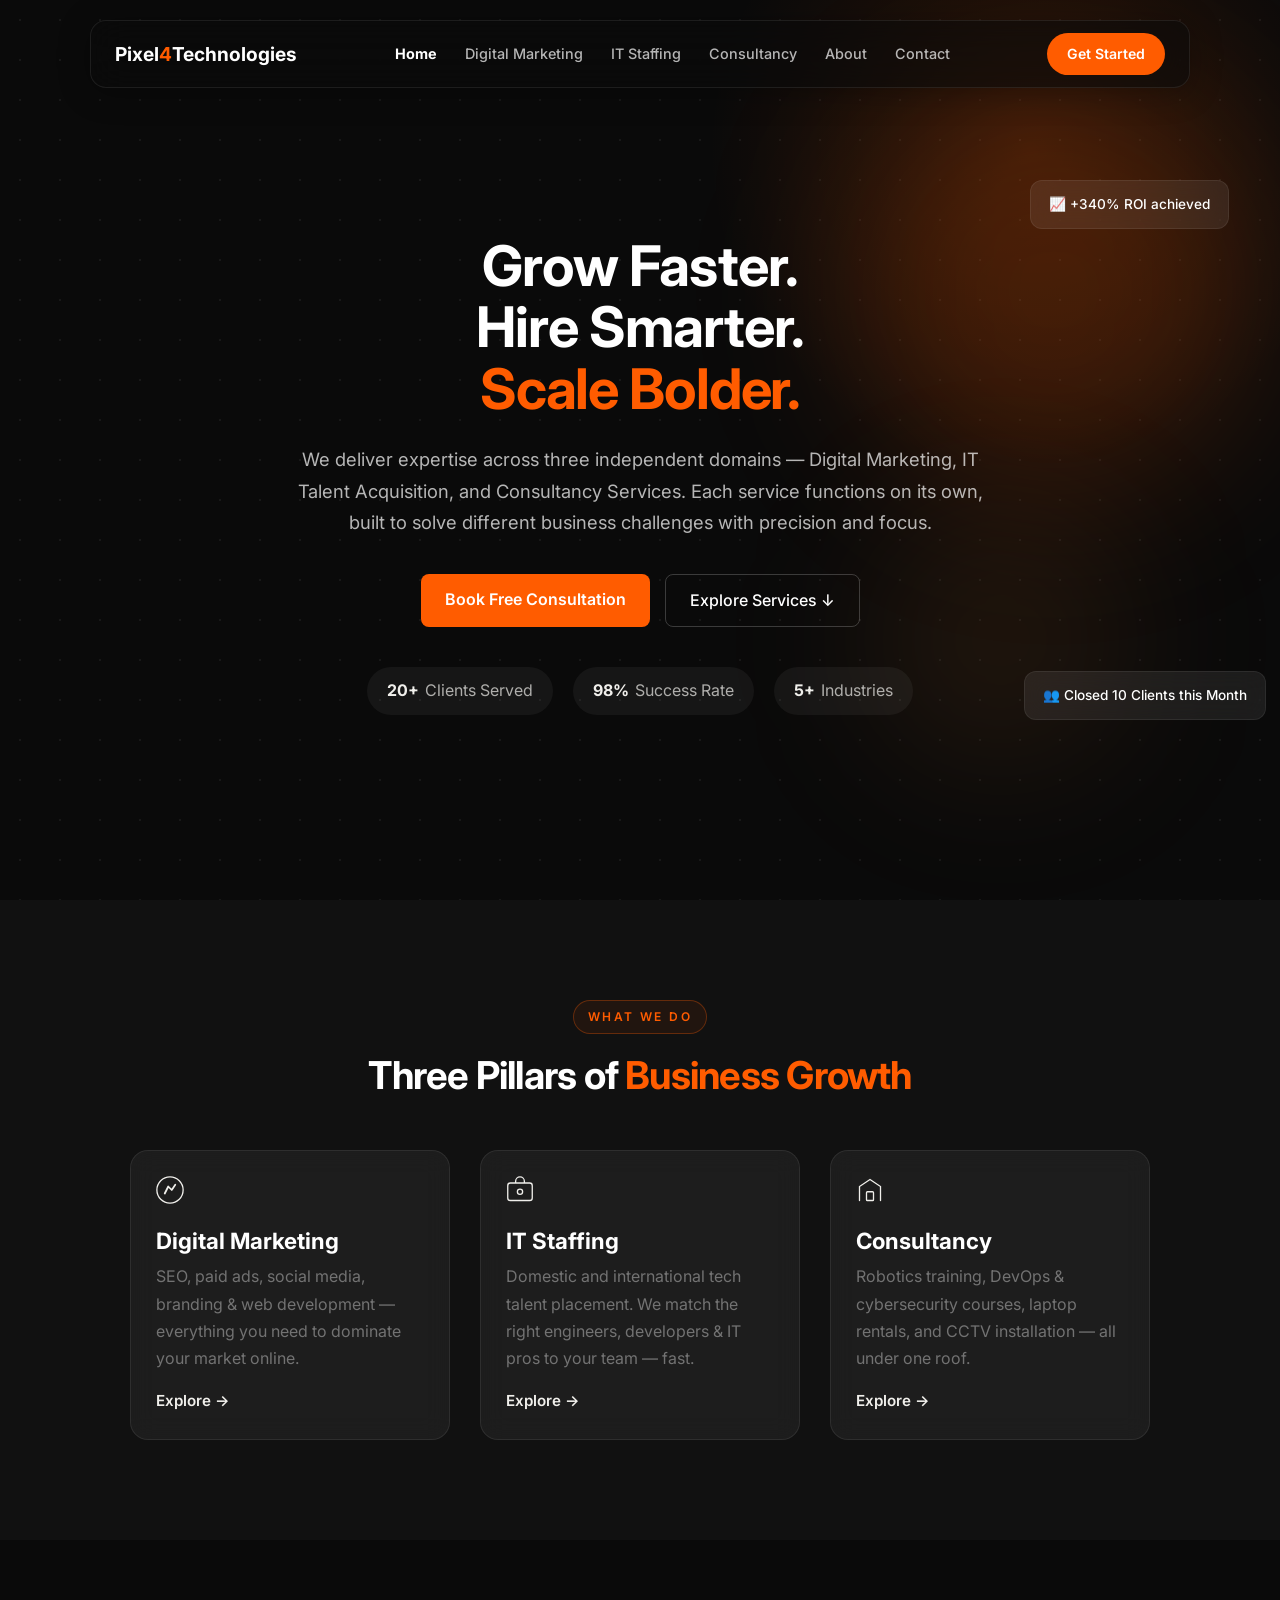
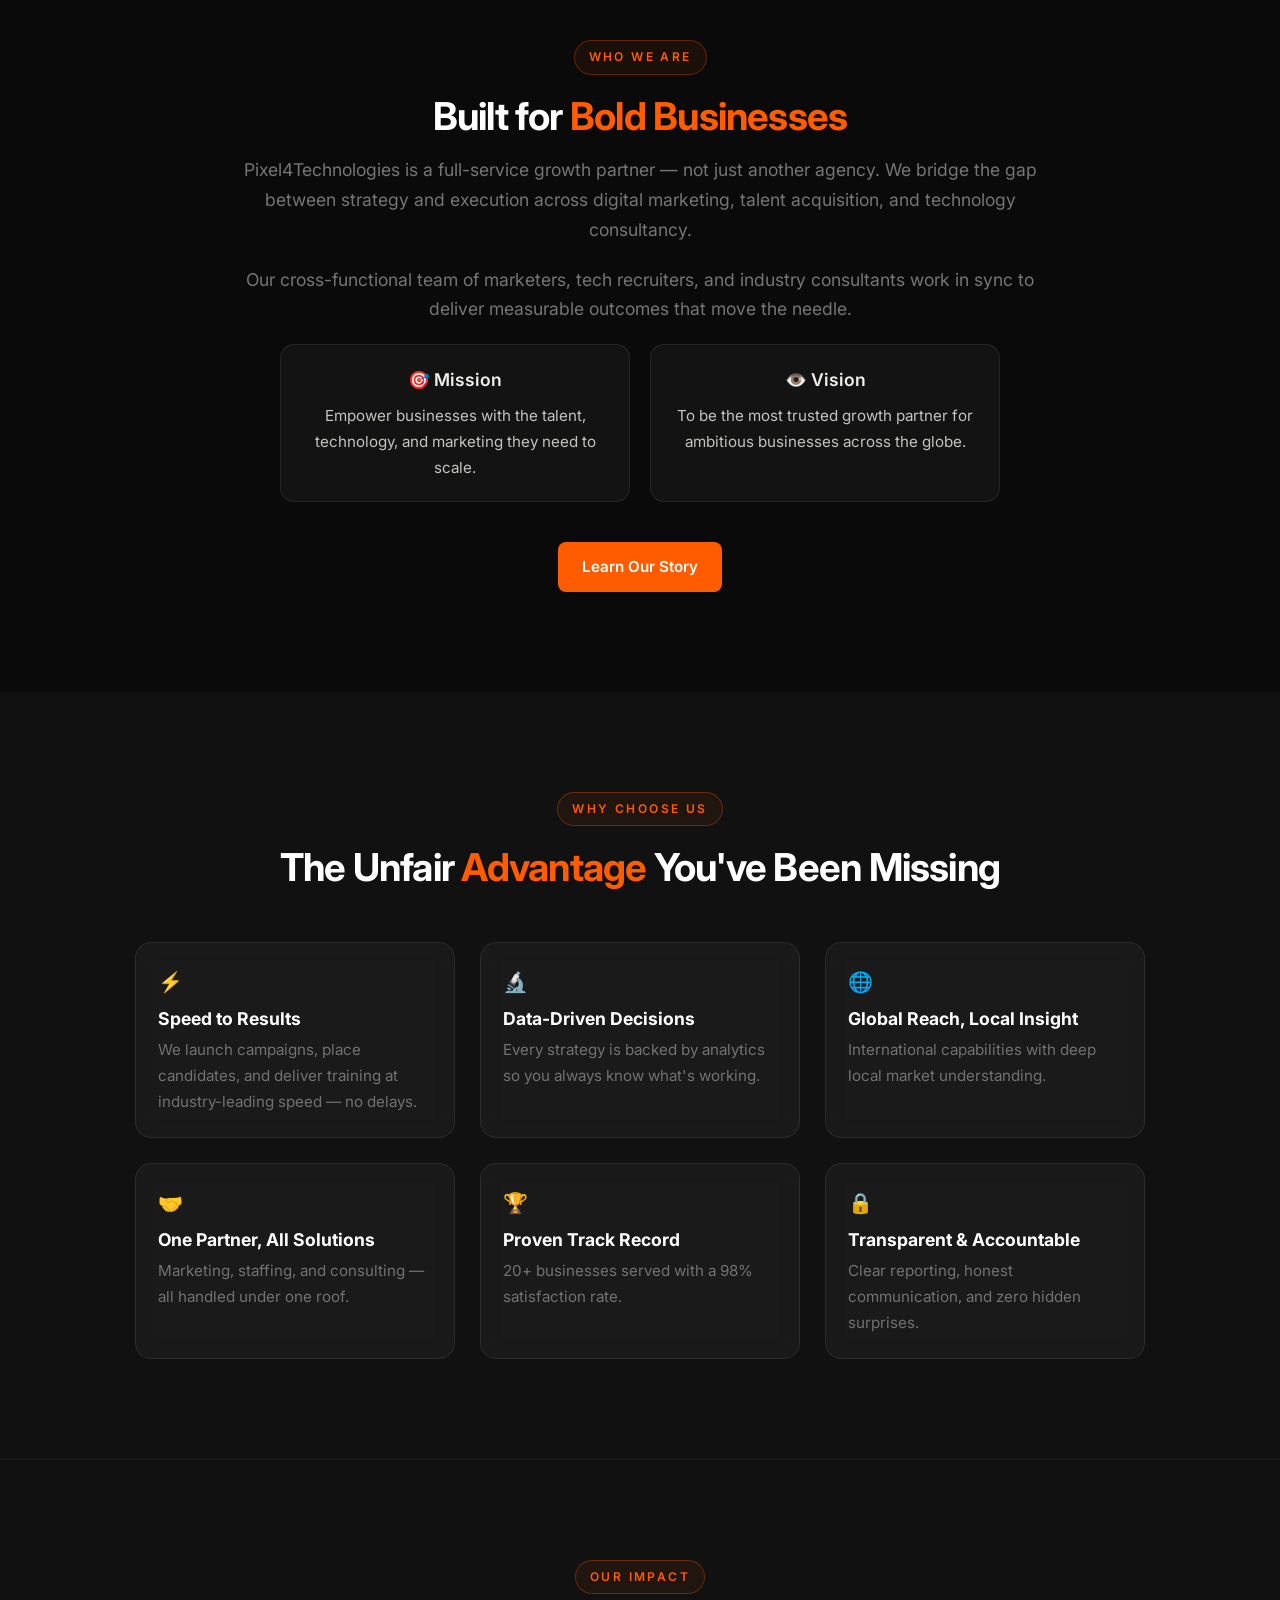
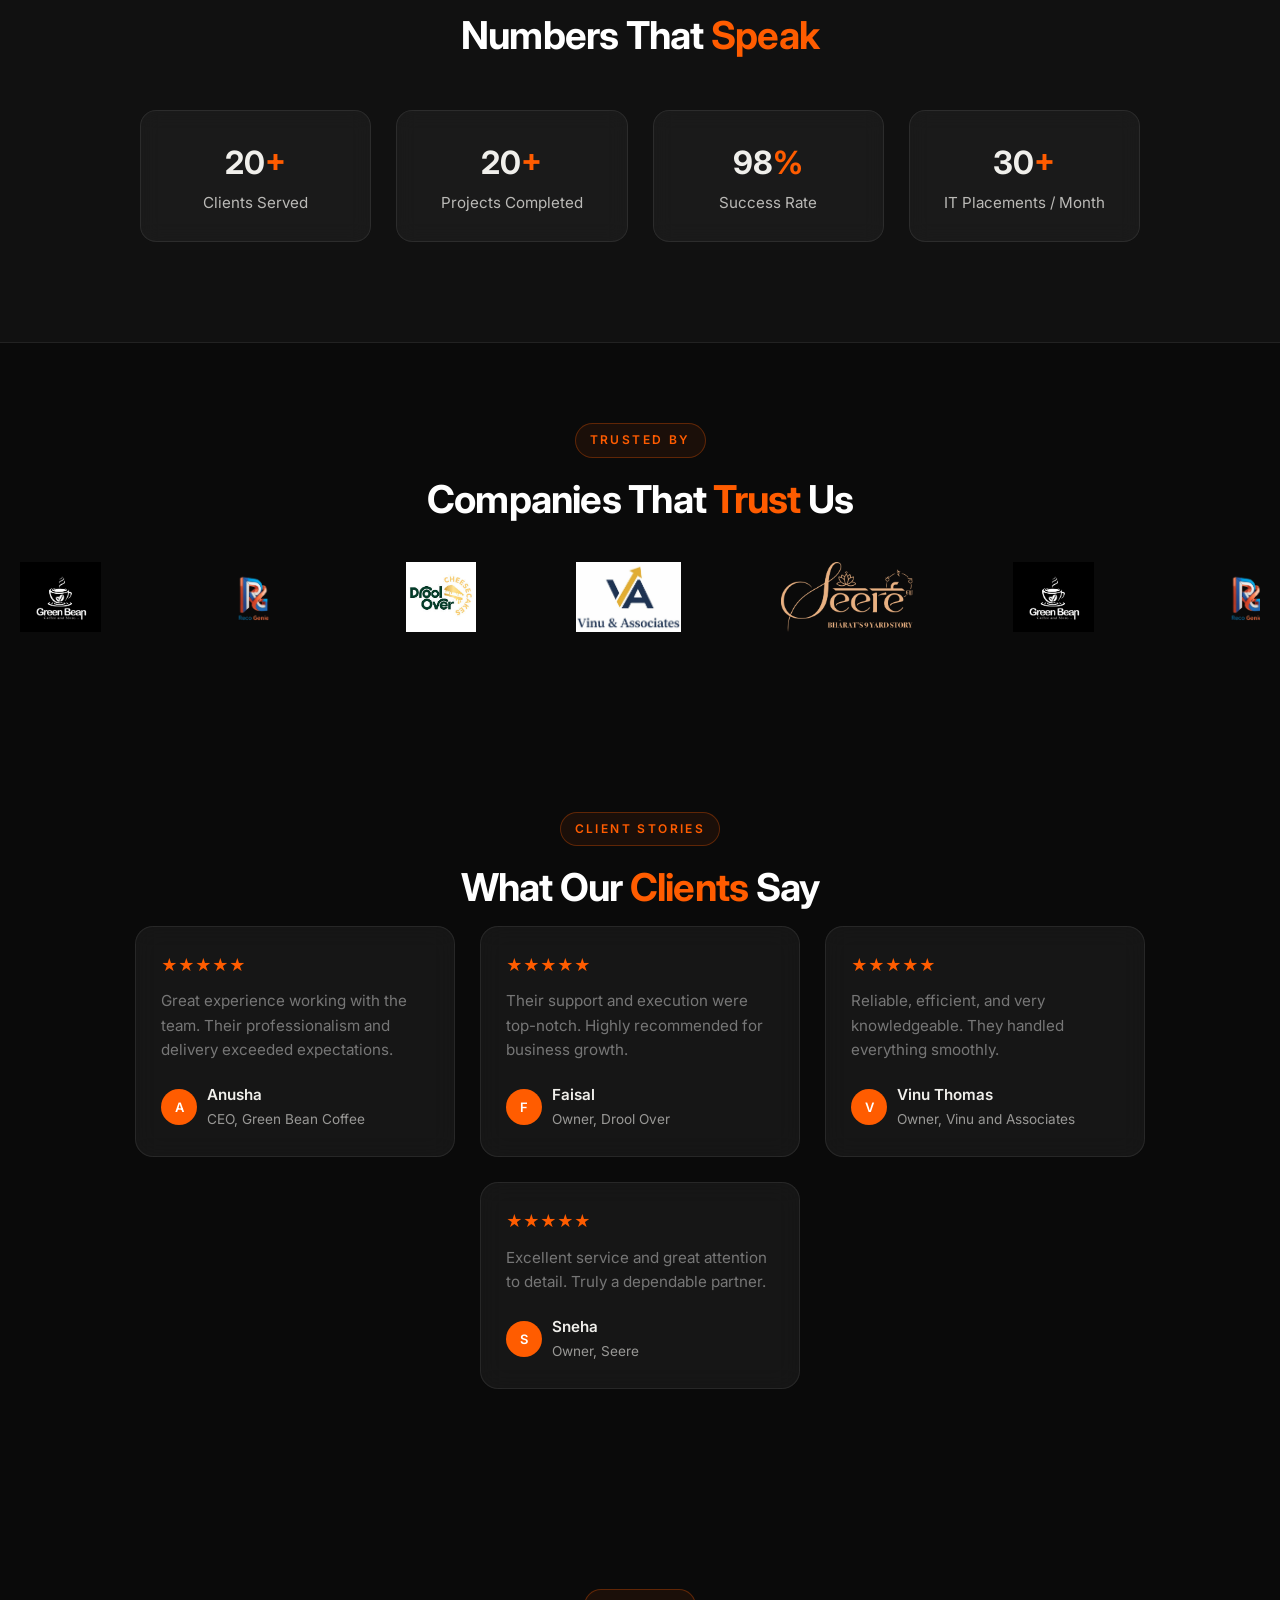
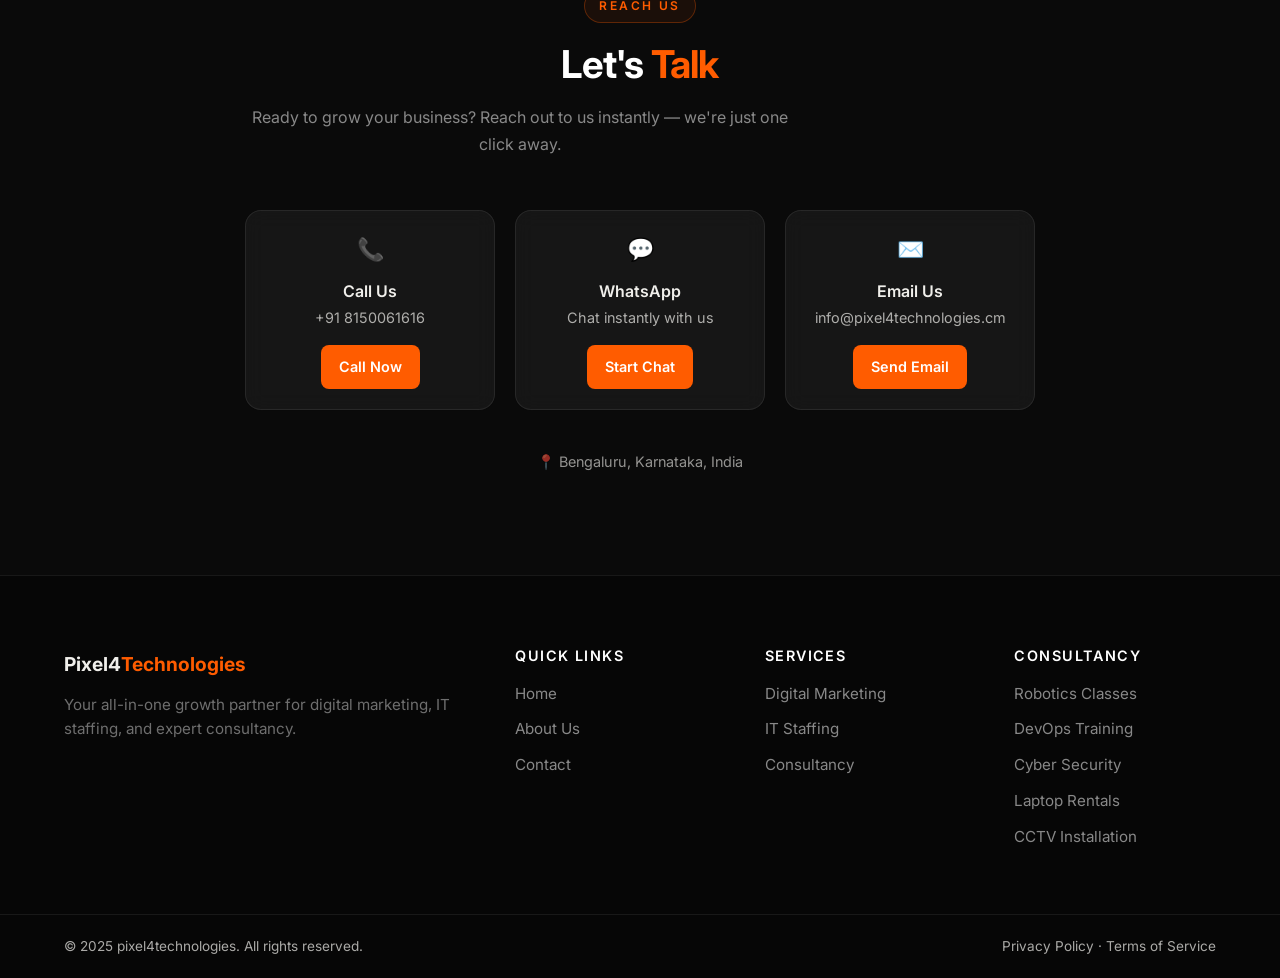
==== commit 79f7c1a5: "Made all Changes" ====
--- a/index.html
+++ b/index.html
@@ -1,606 +1,624 @@
 <!DOCTYPE html>
 <html lang="en">
+
 <head>
-<meta charset="UTF-8"/>
-<meta name="viewport" content="width=device-width,initial-scale=1.0"/>
-<title>NexaCore – Digital Marketing, IT Staffing &amp; Consultancy</title>
-<meta name="description" content="NexaCore helps businesses grow with digital marketing, IT staffing, and consultancy services including robotics, DevOps, and cybersecurity training."/>
-<link rel="preconnect" href="https://fonts.googleapis.com"/>
-<link rel="preconnect" href="https://fonts.gstatic.com" crossorigin/>
-<link href="https://fonts.googleapis.com/css2?family=Syne:wght@400;500;600;700;800&family=DM+Sans:ital,wght@0,300;0,400;0,500;1,300&display=swap" rel="stylesheet"/>
-<link href="https://fonts.googleapis.com/css2?family=Inter:wght@300;400;500;600;700;800;900&display=swap" rel="stylesheet"/>
-<!-- <link rel="stylesheet" href="shared.css"/>
+  <meta charset="UTF-8" />
+  <meta name="viewport" content="width=device-width,initial-scale=1.0" />
+  <title>pixel4technologies</title>
+  <meta name="description"
+    content="pixel4technologies helps businesses grow with digital marketing, IT staffing, and consultancy services including robotics, DevOps, and cybersecurity training." />
+  <link rel="preconnect" href="https://fonts.googleapis.com" />
+  <link rel="preconnect" href="https://fonts.gstatic.com" crossorigin />
+  <link
+    href="https://fonts.googleapis.com/css2?family=Syne:wght@400;500;600;700;800&family=DM+Sans:ital,wght@0,300;0,400;0,500;1,300&display=swap"
+    rel="stylesheet" />
+  <link href="https://fonts.googleapis.com/css2?family=Inter:wght@300;400;500;600;700;800;900&display=swap"
+    rel="stylesheet" />
+  <!-- <link rel="stylesheet" href="shared.css"/>
 <link rel="stylesheet" href="index.css"/> -->
-<link rel="stylesheet" href="style.css"/>
+  <link rel="stylesheet" href="style.css" />
 
 
 </head>
+
 <body>
 
-<!-- ═══════════ NAVBAR ═══════════ -->
-<nav class="navbar">
-  <div class="navbar-inner">
-
-    <!-- Logo -->
-    <a href="index.html" class="navbar-logo">
-      Pixel<span class="logo-accent">4</span>Technologies
-    </a>
-
-    <!-- Desktop Nav Links -->
-    <div class="navbar-links">
-      <a href="index.html"       class="nav-link nav-link--active">Home</a>
-      <a href="DM.html"          class="nav-link">Digital Marketing</a>
-      <a href="Staffing.html"    class="nav-link">IT Staffing</a>
-      <a href="Consultancy.html" class="nav-link">Consultancy</a>
-      <a href="about.html"       class="nav-link">About</a>
-      <a href="Contact.html"     class="nav-link">Contact</a>
-    </div>
-
-    <!-- Desktop CTA -->
-    <a href="contact.html" class="navbar-cta">Get Started</a>
-
-    <!-- Hamburger (mobile only) — matches reference #menuBtn -->
-    <div id="menuBtn">
-      <div class="bar"></div>
-      <div class="bar"></div>
-      <div class="bar"></div>
-    </div>
+  <!-- ═══════════ NAVBAR ═══════════ -->
+  <nav class="navbar">
+    <div class="navbar-inner">
+
+      <!-- Logo -->
+      <a href="index.html" class="navbar-logo">
+        Pixel<span class="logo-accent">4</span>Technologies
+      </a>
+
+      <!-- Desktop Nav Links -->
+      <div class="navbar-links">
+        <a href="index.html" class="nav-link nav-link--active">Home</a>
+        <a href="DM.html" class="nav-link">Digital Marketing</a>
+        <a href="Staffing.html" class="nav-link">IT Staffing</a>
+        <a href="Consultancy.html" class="nav-link">Consultancy</a>
+        <a href="about.html" class="nav-link">About</a>
+        <a href="Contact.html" class="nav-link">Contact</a>
+      </div>
+
+      <!-- Desktop CTA -->
+      <a href="contact.html" class="navbar-cta">Get Started</a>
+
+      <!-- Hamburger (mobile only) — matches reference #menuBtn -->
+      <div id="menuBtn">
+        <div class="bar"></div>
+        <div class="bar"></div>
+        <div class="bar"></div>
+      </div>
+
+    </div>
+  </nav>
+
+  <!-- Dim overlay behind the panel -->
+  <div id="menuOverlay"></div>
+
+  <!-- Slide-in panel — matches reference #mobileMenu / right:-100% → right:0 -->
+  <div id="mobileMenu">
+
+    <!-- Close ✕ — matches reference #closeMenu -->
+    <div id="closeMenu"></div>
+
+    <!-- Nav Links -->
+    <a href="index.html" class="mob-link mob-active">Home</a>
+    <a href="DM.html" class="mob-link">Digital Marketing</a>
+    <a href="Staffing.html" class="mob-link">IT Staffing</a>
+    <a href="Consultancy.html" class="mob-link">Consultancy</a>
+    <a href="about.html" class="mob-link">About</a>
+    <a href="Contact.html" class="mob-link">Contact</a>
+
+    <!-- CTA -->
+    <a href="contact.html" class="mob-cta">Get Started</a>
 
   </div>
-</nav>
-
-<!-- Dim overlay behind the panel -->
-<div id="menuOverlay"></div>
-
-<!-- Slide-in panel — matches reference #mobileMenu / right:-100% → right:0 -->
-<div id="mobileMenu">
-
-  <!-- Close ✕ — matches reference #closeMenu -->
-  <div id="closeMenu"></div>
-
-  <!-- Nav Links -->
-  <a href="index.html"       class="mob-link mob-active">Home</a>
-  <a href="DM.html"          class="mob-link">Digital Marketing</a>
-  <a href="Staffing.html"    class="mob-link">IT Staffing</a>
-  <a href="Consultancy.html" class="mob-link">Consultancy</a>
-  <a href="about.html"       class="mob-link">About</a>
-  <a href="Contact.html"     class="mob-link">Contact</a>
-
-  <!-- CTA -->
-  <a href="contact.html" class="mob-cta">Get Started</a>
-
-</div>
-
-<script>
-  (function () {
-    const menuBtn    = document.getElementById('menuBtn');
-    const mobileMenu = document.getElementById('mobileMenu');
-    const closeMenu  = document.getElementById('closeMenu');
-    const overlay    = document.getElementById('menuOverlay');
-    let menuOpen = false;
-
-    function openMenu() {
-      menuOpen = true;
-      mobileMenu.style.right = '0';
-      menuBtn.classList.add('active');
-      overlay.classList.add('visible');
-      document.body.style.overflow = 'hidden';
-    }
-
-    function closeMenuFn() {
-      menuOpen = false;
-      mobileMenu.style.right = '-100%';
-      menuBtn.classList.remove('active');
-      overlay.classList.remove('visible');
-      document.body.style.overflow = '';
-    }
-
-    menuBtn.addEventListener('click', function () {
-      menuOpen ? closeMenuFn() : openMenu();
-    });
-
-    closeMenu.addEventListener('click', closeMenuFn);
-    overlay.addEventListener('click',   closeMenuFn);
-
-    /* Close on any link tap inside panel */
-    mobileMenu.querySelectorAll('a').forEach(function (link) {
-      link.addEventListener('click', closeMenuFn);
-    });
-
-    /* Close on Escape */
-    document.addEventListener('keydown', function (e) {
-      if (e.key === 'Escape') closeMenuFn();
-    });
-  })();
-</script>
-
-<!-- ═══════════ HERO ═══════════ -->
-<section class="hero">
-
-  <div class="hero-bg-grid"></div>
-  <div class="hero-glow"></div>
-
-  <div class="container hero-content">
-
-    <div class="hero-badge">
-      🚀 Trusted by 200+ Businesses Worldwide
-    </div>
-
-    <h1 class="hero-headline">
-      Grow Faster.<br/>
-      Hire Smarter.<br/>
-      <span class="accent">Scale Bolder.</span>
-    </h1>
-
-    <p class="hero-sub">
-      We deliver expertise across three independent domains — Digital Marketing, IT Talent Acquisition, and Consultancy Services. Each service functions on its own, built to solve different business challenges with precision and focus.
-    </p>
-
-    <div class="hero-ctas">
-      <a href="contact.html" class="hero-cta-primary">Book Free Consultation</a>
-      <a href="#services" class="hero-cta-secondary">Explore Services ↓</a>
-    </div>
-
-    <div class="hero-stats">
-      <div class="stat-pill">
-        <span class="stat-num">200+</span>
-        <span class="stat-label">Clients Served</span>
-      </div>
-      <div class="stat-pill">
-        <span class="stat-num">98%</span>
-        <span class="stat-label">Success Rate</span>
-      </div>
-      <div class="stat-pill">
-        <span class="stat-num">15+</span>
-        <span class="stat-label">Industries</span>
-      </div>
-    </div>
-
-  </div>
-
-  <div class="hero-visual">
-    <div class="hero-orb orb-1"></div>
-    <div class="hero-orb orb-2"></div>
-    <div class="floating-card fc-1">📈 +340% ROI achieved</div>
-    <div class="floating-card fc-2">👥 Closed 10 Clients this Month</div>
-  </div>
-
-</section>
-
-<!-- ═══════════ SERVICES OVERVIEW ═══════════ -->
-<section class="section services-overview" id="services">
-  <div class="container" style="text-align:center;">
-
-    <div class="section-label">What We Do</div>
-
-    <h2 class="section-heading">
-      Three Pillars of <span class="accent">Business Growth</span>
-    </h2>
-
-    <p class="section-sub">
-      End-to-end solutions crafted for ambitious businesses that refuse to settle for average.
-    </p>
-
-    <div class="services-grid-flex">
-
-      <!-- Card: Digital Marketing -->
-      <div class="service-card-flex">
-        <div class="sc-icon">
-          <svg width="28" height="28" fill="none" viewBox="0 0 32 32">
-            <circle cx="16" cy="16" r="15" stroke="currentColor" stroke-width="1.5"/>
-            <path d="M10 20l4-8 4 4 4-6" stroke="currentColor" stroke-width="2" stroke-linecap="round" stroke-linejoin="round"/>
-          </svg>
-        </div>
-        <h3>Digital Marketing</h3>
-        <p>SEO, paid ads, social media, branding &amp; web development — everything you need to dominate your market online.</p>
-        <a href="DM.html" class="sc-link">Explore →</a>
-      </div>
-
-      <!-- Card: IT Staffing -->
-      <div class="service-card-flex">
-        <div class="sc-icon">
-          <svg width="28" height="28" fill="none" viewBox="0 0 32 32">
-            <rect x="2" y="8" width="28" height="20" rx="3" stroke="currentColor" stroke-width="1.5"/>
-            <path d="M11 8V6a5 5 0 0110 0v2" stroke="currentColor" stroke-width="1.5"/>
-            <circle cx="16" cy="18" r="3" stroke="currentColor" stroke-width="1.5"/>
-          </svg>
-        </div>
-        <h3>IT Staffing</h3>
-        <p>Domestic and international tech talent placement. We match the right engineers, developers &amp; IT pros to your team — fast.</p>
-        <a href="Staffing.html" class="sc-link">Explore →</a>
-      </div>
-
-      <!-- Card: Consultancy -->
-      <div class="service-card-flex">
-        <div class="sc-icon">
-          <svg width="28" height="28" fill="none" viewBox="0 0 32 32">
-            <path d="M4 28V12L16 4l12 8v16" stroke="currentColor" stroke-width="1.5" stroke-linecap="round"/>
-            <rect x="12" y="18" width="8" height="10" rx="1" stroke="currentColor" stroke-width="1.5"/>
-          </svg>
-        </div>
-        <h3>Consultancy</h3>
-        <p>Robotics training, DevOps &amp; cybersecurity courses, laptop rentals, and CCTV installation — all under one roof.</p>
-        <a href="Consultancy.html" class="sc-link">Explore →</a>
-      </div>
-
-    </div>
-
-  </div>
-</section>
-
-<!-- ═══════════ ABOUT SNIPPET ═══════════ -->
-<section class="section about-snippet">
-
-  <div class="about-inner">
-
-    <div class="section-label">Who We Are</div>
-
-    <h2 class="section-heading">
-      Built for <span class="accent">Bold Businesses</span>
-    </h2>
-
-    <p class="section-desc">
-      NexaCore is a full-service growth partner — not just another agency. We bridge the gap between strategy and execution across digital marketing, talent acquisition, and technology consultancy.
-    </p>
-
-    <p class="section-desc">
-      Our cross-functional team of marketers, tech recruiters, and industry consultants work in sync to deliver measurable outcomes that move the needle.
-    </p>
-
-    <!-- Mission & Vision -->
-    <div class="about-mv-grid">
-
-      <div class="about-mv-card">
-        <div class="mv-title">🎯 Mission</div>
-        <div class="mv-text">Empower businesses with the talent, technology, and marketing they need to scale.</div>
-      </div>
-
-      <div class="about-mv-card">
-        <div class="mv-title">👁️ Vision</div>
-        <div class="mv-text">To be the most trusted growth partner for ambitious businesses across the globe.</div>
-      </div>
-
-    </div>
-
-    <a href="about.html" class="about-cta">Learn Our Story</a>
-
-  </div>
-
-</section>
-
-<!-- ═══════════ WHY CHOOSE US ═══════════ -->
-<section class="section why-us">
-
-  <div class="why-inner">
-
-    <div class="section-label">Why Choose Us</div>
-
-    <h2 class="section-heading">
-      The Unfair <span class="accent">Advantage</span> You've Been Missing
-    </h2>
-
-    <p class="section-sub">
-      We combine speed, strategy, and execution to give your business a competitive edge that others simply can't match.
-    </p>
-
-    <div class="why-grid-flex">
-
-      <div class="why-card-flex">
-        <div class="why-emoji">⚡</div>
-        <h4>Speed to Results</h4>
-        <p>We launch campaigns, place candidates, and deliver training at industry-leading speed — no delays.</p>
-      </div>
-
-      <div class="why-card-flex">
-        <div class="why-emoji">🔬</div>
-        <h4>Data-Driven Decisions</h4>
-        <p>Every strategy is backed by analytics so you always know what's working.</p>
-      </div>
-
-      <div class="why-card-flex">
-        <div class="why-emoji">🌐</div>
-        <h4>Global Reach, Local Insight</h4>
-        <p>International capabilities with deep local market understanding.</p>
-      </div>
-
-      <div class="why-card-flex">
-        <div class="why-emoji">🤝</div>
-        <h4>One Partner, All Solutions</h4>
-        <p>Marketing, staffing, and consulting — all handled under one roof.</p>
-      </div>
-
-      <div class="why-card-flex">
-        <div class="why-emoji">🏆</div>
-        <h4>Proven Track Record</h4>
-        <p>200+ businesses served with a 98% satisfaction rate.</p>
-      </div>
-
-      <div class="why-card-flex">
-        <div class="why-emoji">🔒</div>
-        <h4>Transparent &amp; Accountable</h4>
-        <p>Clear reporting, honest communication, and zero hidden surprises.</p>
-      </div>
-
-    </div>
-
-  </div>
-
-</section>
-
-<!-- ═══════════ IMPACT / METRICS ═══════════ -->
-<section class="section impact-section">
-
-  <div class="impact-inner-wrap">
-
-    <div class="section-label">Our Impact</div>
-
-    <h2 class="section-heading">
-      Numbers That <span class="accent">Speak</span>
-    </h2>
-
-    <p class="section-sub">
-      Real results from real clients. This is what happens when strategy meets execution.
-    </p>
-
-    <div class="metrics-grid">
-
-      <div class="metric-card-flex">
-        <div class="counter" data-target="200">0<span class="metric-plus">+</span></div>
-        <div class="metric-label">Clients Served</div>
-      </div>
-
-      <div class="metric-card-flex">
-        <div class="counter" data-target="500">0<span class="metric-plus">+</span></div>
-        <div class="metric-label">Projects Completed</div>
-      </div>
-
-      <div class="metric-card-flex">
-        <div class="counter" data-target="98" data-suffix="%">0<span class="metric-plus">%</span></div>
-        <div class="metric-label">Success Rate</div>
-      </div>
-
-      <div class="metric-card-flex">
-        <div class="counter" data-target="50">0<span class="metric-plus">+</span></div>
-        <div class="metric-label">IT Placements / Month</div>
-      </div>
-
-    </div>
-
-  </div>
-
-  <!-- Counter Script -->
+
   <script>
-    const counters = document.querySelectorAll('.counter');
-    counters.forEach(counter => {
-      const updateCount = () => {
-        const target  = +counter.getAttribute('data-target');
-        const current = +counter.innerText.replace(/[^0-9]/g, '');
-        const increment = target / 100;
-        if (current < target) {
-          const newCount = Math.ceil(current + increment);
-          const suffix   = counter.getAttribute('data-suffix') || '+';
-          counter.innerHTML = newCount + '<span class="metric-plus">' + suffix + '</span>';
-          setTimeout(updateCount, 20);
-        } else {
-          const suffix = counter.getAttribute('data-suffix') || '+';
-          counter.innerHTML = target + '<span class="metric-plus">' + suffix + '</span>';
-        }
-      };
-      updateCount();
-    });
+    (function () {
+      const menuBtn = document.getElementById('menuBtn');
+      const mobileMenu = document.getElementById('mobileMenu');
+      const closeMenu = document.getElementById('closeMenu');
+      const overlay = document.getElementById('menuOverlay');
+      let menuOpen = false;
+
+      function openMenu() {
+        menuOpen = true;
+        mobileMenu.style.right = '0';
+        menuBtn.classList.add('active');
+        overlay.classList.add('visible');
+        document.body.style.overflow = 'hidden';
+      }
+
+      function closeMenuFn() {
+        menuOpen = false;
+        mobileMenu.style.right = '-100%';
+        menuBtn.classList.remove('active');
+        overlay.classList.remove('visible');
+        document.body.style.overflow = '';
+      }
+
+      menuBtn.addEventListener('click', function () {
+        menuOpen ? closeMenuFn() : openMenu();
+      });
+
+      closeMenu.addEventListener('click', closeMenuFn);
+      overlay.addEventListener('click', closeMenuFn);
+
+      /* Close on any link tap inside panel */
+      mobileMenu.querySelectorAll('a').forEach(function (link) {
+        link.addEventListener('click', closeMenuFn);
+      });
+
+      /* Close on Escape */
+      document.addEventListener('keydown', function (e) {
+        if (e.key === 'Escape') closeMenuFn();
+      });
+    })();
   </script>
 
-</section>
-
-<!-- ═══════════ CLIENTS MARQUEE ═══════════ -->
-<section class="section clients-section">
-
-  <div class="container clients-header">
-    <div class="section-label">Trusted By</div>
-    <h2 class="section-heading">Companies That <span class="accent">Trust</span> Us</h2>
-  </div>
-
-  <div class="marquee-wrapper">
-    <div class="marquee-track">
-      <!-- Logos -->
-      <img src="Images/Cremeverse.png" class="client-logo" alt="Cremeverse"/>
-      <img src="Images/GBC.png"        class="client-logo" alt="GBC"/>
-      <img src="Images/HSTC.png"       class="client-logo" alt="HSTC"/>
-      <img src="Images/IB Cricket.svg" class="client-logo" alt="IB Cricket"/>
-      <img src="Images/RG.jpeg"        class="client-logo" alt="RG"/>
-      <img src="Images/UFR.webp"       class="client-logo" alt="UFR"/>
-      <!-- Duplicate for seamless loop -->
-      <img src="Images/Cremeverse.png" class="client-logo" alt="Cremeverse"/>
-      <img src="Images/GBC.png"        class="client-logo" alt="GBC"/>
-      <img src="Images/HSTC.png"       class="client-logo" alt="HSTC"/>
-      <img src="Images/IB Cricket.svg" class="client-logo" alt="IB Cricket"/>
-      <img src="Images/RG.jpeg"        class="client-logo" alt="RG"/>
-      <img src="Images/UFR.webp"       class="client-logo" alt="UFR"/>
-    </div>
-  </div>
-
-</section>
-
-<!-- ═══════════ TESTIMONIALS ═══════════ -->
-<section class="section testimonials">
-
-  <div class="testi-inner">
-
-    <div class="section-label">Client Stories</div>
-
-    <h2 class="section-heading">
-      What Our <span class="accent">Clients</span> Say
-    </h2>
-
-    <div class="testi-grid-flex">
-
-      <div class="testi-card-flex">
-        <div class="testi-stars">★★★★★</div>
-        <p class="testi-text">"NexaCore's digital marketing team tripled our organic traffic in just 4 months. Their SEO strategy was surgical."</p>
-        <div class="testi-author">
-          <div class="testi-avatar">RK</div>
-          <div>
-            <div class="testi-author-name">Rohit Khanna</div>
-            <div class="testi-author-role">CEO, TechVision Inc.</div>
+  <!-- ═══════════ HERO ═══════════ -->
+  <section class="hero">
+
+    <div class="hero-bg-grid"></div>
+    <div class="hero-glow"></div>
+
+    <div class="container hero-content">
+
+      <!-- <div class="hero-badge">
+        🚀 Trusted by 20+ Clie Worldwide
+      </div> -->
+
+      <h1 class="hero-headline">
+        Grow Faster.<br />
+        Hire Smarter.<br />
+        <span class="accent">Scale Bolder.</span>
+      </h1>
+
+      <p class="hero-sub">
+        We deliver expertise across three independent domains — Digital Marketing, IT Talent Acquisition, and
+        Consultancy Services. Each service functions on its own, built to solve different business challenges with
+        precision and focus.
+      </p>
+
+      <div class="hero-ctas">
+        <a href="contact.html" class="hero-cta-primary">Book Free Consultation</a>
+        <a href="#services" class="hero-cta-secondary">Explore Services ↓</a>
+      </div>
+
+      <div class="hero-stats">
+        <div class="stat-pill">
+          <span class="stat-num">20+</span>
+          <span class="stat-label">Clients Served</span>
+        </div>
+        <div class="stat-pill">
+          <span class="stat-num">98%</span>
+          <span class="stat-label">Success Rate</span>
+        </div>
+        <div class="stat-pill">
+          <span class="stat-num">5+</span>
+          <span class="stat-label">Industries</span>
+        </div>
+      </div>
+
+    </div>
+
+    <div class="hero-visual">
+      <div class="hero-orb orb-1"></div>
+      <div class="hero-orb orb-2"></div>
+      <div class="floating-card fc-1">📈 +340% ROI achieved</div>
+      <div class="floating-card fc-2">👥 Closed 10 Clients this Month</div>
+    </div>
+
+  </section>
+
+  <!-- ═══════════ SERVICES OVERVIEW ═══════════ -->
+  <section class="section services-overview" id="services">
+    <div class="container" style="text-align:center;">
+
+      <div class="section-label">What We Do</div>
+
+      <h2 class="section-heading">
+        Three Pillars of <span class="accent">Business Growth</span>
+      </h2>
+
+      <p class="section-sub">
+        <!-- End-to-end solutions crafted for ambitious businesses that refuse to settle for average. -->
+      </p>
+
+      <div class="services-grid-flex">
+
+        <!-- Card: Digital Marketing -->
+        <div class="service-card-flex">
+          <div class="sc-icon">
+            <svg width="28" height="28" fill="none" viewBox="0 0 32 32">
+              <circle cx="16" cy="16" r="15" stroke="currentColor" stroke-width="1.5" />
+              <path d="M10 20l4-8 4 4 4-6" stroke="currentColor" stroke-width="2" stroke-linecap="round"
+                stroke-linejoin="round" />
+            </svg>
           </div>
-        </div>
-      </div>
-
-      <div class="testi-card-flex testi-featured-flex">
-        <div class="testi-stars">★★★★★</div>
-        <p class="testi-text">"We needed 12 senior developers in under 6 weeks. NexaCore delivered 14 pre-vetted candidates. We hired 11."</p>
-        <div class="testi-author">
-          <div class="testi-avatar">SP</div>
-          <div>
-            <div class="testi-author-name">Sneha Pillai</div>
-            <div class="testi-author-role">CTO, BuildRight Corp</div>
+          <h3>Digital Marketing</h3>
+          <p>SEO, paid ads, social media, branding &amp; web development — everything you need to dominate your market
+            online.</p>
+          <a href="DM.html" class="sc-link">Explore →</a>
+        </div>
+
+        <!-- Card: IT Staffing -->
+        <div class="service-card-flex">
+          <div class="sc-icon">
+            <svg width="28" height="28" fill="none" viewBox="0 0 32 32">
+              <rect x="2" y="8" width="28" height="20" rx="3" stroke="currentColor" stroke-width="1.5" />
+              <path d="M11 8V6a5 5 0 0110 0v2" stroke="currentColor" stroke-width="1.5" />
+              <circle cx="16" cy="18" r="3" stroke="currentColor" stroke-width="1.5" />
+            </svg>
           </div>
-        </div>
-      </div>
-
-      <div class="testi-card-flex">
-        <div class="testi-stars">★★★★★</div>
-        <p class="testi-text">"The robotics training program was exceptional. Students were engaged and outcomes were visible within weeks."</p>
-        <div class="testi-author">
-          <div class="testi-avatar">AM</div>
-          <div>
-            <div class="testi-author-name">Arjun Menon</div>
-            <div class="testi-author-role">Principal, DPS International</div>
+          <h3>IT Staffing</h3>
+          <p>Domestic and international tech talent placement. We match the right engineers, developers &amp; IT pros to
+            your team — fast.</p>
+          <a href="Staffing.html" class="sc-link">Explore →</a>
+        </div>
+
+        <!-- Card: Consultancy -->
+        <div class="service-card-flex">
+          <div class="sc-icon">
+            <svg width="28" height="28" fill="none" viewBox="0 0 32 32">
+              <path d="M4 28V12L16 4l12 8v16" stroke="currentColor" stroke-width="1.5" stroke-linecap="round" />
+              <rect x="12" y="18" width="8" height="10" rx="1" stroke="currentColor" stroke-width="1.5" />
+            </svg>
           </div>
-        </div>
-      </div>
-
-      <div class="testi-card-flex">
-        <div class="testi-stars">★★★★★</div>
-        <p class="testi-text">"From CCTV installation to cybersecurity training, NexaCore is our go-to for everything tech."</p>
-        <div class="testi-author">
-          <div class="testi-avatar">PD</div>
-          <div>
-            <div class="testi-author-name">Priya Desai</div>
-            <div class="testi-author-role">Operations Director, SwiftHire Ltd</div>
+          <h3>Consultancy</h3>
+          <p>Robotics training, DevOps &amp; cybersecurity courses, laptop rentals, and CCTV installation — all under
+            one roof.</p>
+          <a href="Consultancy.html" class="sc-link">Explore →</a>
+        </div>
+
+      </div>
+
+    </div>
+  </section>
+
+  <!-- ═══════════ ABOUT SNIPPET ═══════════ -->
+  <section class="section about-snippet">
+
+    <div class="about-inner">
+
+      <div class="section-label">Who We Are</div>
+
+      <h2 class="section-heading">
+        Built for <span class="accent">Bold Businesses</span>
+      </h2>
+
+      <p class="section-desc">
+        Pixel4Technologies is a full-service growth partner — not just another agency. We bridge the gap between
+        strategy and execution across digital marketing, talent acquisition, and technology consultancy.
+      </p>
+
+      <p class="section-desc">
+        Our cross-functional team of marketers, tech recruiters, and industry consultants work in sync to deliver
+        measurable outcomes that move the needle.
+      </p>
+
+      <!-- Mission & Vision -->
+      <div class="about-mv-grid">
+
+        <div class="about-mv-card">
+          <div class="mv-title">🎯 Mission</div>
+          <div class="mv-text">Empower businesses with the talent, technology, and marketing they need to scale.</div>
+        </div>
+
+        <div class="about-mv-card">
+          <div class="mv-title">👁️ Vision</div>
+          <div class="mv-text">To be the most trusted growth partner for ambitious businesses across the globe.</div>
+        </div>
+
+      </div>
+
+      <a href="about.html" class="about-cta">Learn Our Story</a>
+
+    </div>
+
+  </section>
+
+  <!-- ═══════════ WHY CHOOSE US ═══════════ -->
+  <section class="section why-us">
+
+    <div class="why-inner">
+
+      <div class="section-label">Why Choose Us</div>
+
+      <h2 class="section-heading">
+        The Unfair <span class="accent">Advantage</span> You've Been Missing
+      </h2>
+
+      <p class="section-sub">
+        <!-- We combine speed, strategy, and execution to give your business a competitive edge that others simply can't match. -->
+      </p>
+
+      <div class="why-grid-flex">
+
+        <div class="why-card-flex">
+          <div class="why-emoji">⚡</div>
+          <h4>Speed to Results</h4>
+          <p>We launch campaigns, place candidates, and deliver training at industry-leading speed — no delays.</p>
+        </div>
+
+        <div class="why-card-flex">
+          <div class="why-emoji">🔬</div>
+          <h4>Data-Driven Decisions</h4>
+          <p>Every strategy is backed by analytics so you always know what's working.</p>
+        </div>
+
+        <div class="why-card-flex">
+          <div class="why-emoji">🌐</div>
+          <h4>Global Reach, Local Insight</h4>
+          <p>International capabilities with deep local market understanding.</p>
+        </div>
+
+        <div class="why-card-flex">
+          <div class="why-emoji">🤝</div>
+          <h4>One Partner, All Solutions</h4>
+          <p>Marketing, staffing, and consulting — all handled under one roof.</p>
+        </div>
+
+        <div class="why-card-flex">
+          <div class="why-emoji">🏆</div>
+          <h4>Proven Track Record</h4>
+          <p>20+ businesses served with a 98% satisfaction rate.</p>
+        </div>
+
+        <div class="why-card-flex">
+          <div class="why-emoji">🔒</div>
+          <h4>Transparent &amp; Accountable</h4>
+          <p>Clear reporting, honest communication, and zero hidden surprises.</p>
+        </div>
+
+      </div>
+
+    </div>
+
+  </section>
+
+  <!-- ═══════════ IMPACT / METRICS ═══════════ -->
+  <section class="section impact-section">
+
+    <div class="impact-inner-wrap">
+
+      <div class="section-label">Our Impact</div>
+
+      <h2 class="section-heading">
+        Numbers That <span class="accent">Speak</span>
+      </h2>
+
+      <p class="section-sub">
+        <!-- Real results from real clients. This is what happens when strategy meets execution. -->
+      </p>
+
+      <div class="metrics-grid">
+
+        <div class="metric-card-flex">
+          <div class="counter" data-target="20">0<span class="metric-plus">+</span></div>
+          <div class="metric-label">Clients Served</div>
+        </div>
+
+        <div class="metric-card-flex">
+          <div class="counter" data-target="20">0<span class="metric-plus">+</span></div>
+          <div class="metric-label">Projects Completed</div>
+        </div>
+
+        <div class="metric-card-flex">
+          <div class="counter" data-target="98" data-suffix="%">0<span class="metric-plus">%</span></div>
+          <div class="metric-label">Success Rate</div>
+        </div>
+
+        <div class="metric-card-flex">
+          <div class="counter" data-target="30">0<span class="metric-plus">+</span></div>
+          <div class="metric-label">IT Placements / Month</div>
+        </div>
+
+      </div>
+
+    </div>
+
+    <!-- Counter Script -->
+    <script>
+      const counters = document.querySelectorAll('.counter');
+      counters.forEach(counter => {
+        const updateCount = () => {
+          const target = +counter.getAttribute('data-target');
+          const current = +counter.innerText.replace(/[^0-9]/g, '');
+          const increment = target / 100;
+          if (current < target) {
+            const newCount = Math.ceil(current + increment);
+            const suffix = counter.getAttribute('data-suffix') || '+';
+            counter.innerHTML = newCount + '<span class="metric-plus">' + suffix + '</span>';
+            setTimeout(updateCount, 20);
+          } else {
+            const suffix = counter.getAttribute('data-suffix') || '+';
+            counter.innerHTML = target + '<span class="metric-plus">' + suffix + '</span>';
+          }
+        };
+        updateCount();
+      });
+    </script>
+
+  </section>
+
+  <!-- ═══════════ CLIENTS MARQUEE ═══════════ -->
+  <section class="section clients-section">
+
+    <div class="container clients-header">
+      <div class="section-label">Trusted By</div>
+      <h2 class="section-heading">Companies That <span class="accent">Trust</span> Us</h2>
+    </div>
+
+    <div class="marquee-wrapper">
+      <div class="marquee-track">
+        <!-- Logos -->
+        <img src="Images/GBC.png" class="client-logo" alt="GBC" />
+        <img src="Images/RG.jpeg" class="client-logo" alt="RG" />
+        <img src="Images/Droll Over.png" class="client-logo" alt="Droll Over" />
+        <img src="Images/VA.png" class="client-logo" alt="Vinu and associates" />
+        <img src="Images/seere.png" class="client-logo" alt="Droll Over" />
+
+
+
+        <!-- Duplicate for seamless loop -->
+        <img src="Images/GBC.png" class="client-logo" alt="GBC" />
+        <img src="Images/RG.jpeg" class="client-logo" alt="RG" />
+        <img src="Images/Droll Over.png" class="client-logo" alt="Droll Over" />
+        <img src="Images/VA.png" class="client-logo" alt="Vinu and associates" />
+        <img src="Images/seere.png" class="client-logo" alt="Droll Over" />
+      </div>
+    </div>
+
+  </section>
+
+  <!-- ═══════════ TESTIMONIALS ═══════════ -->
+  <section class="section testimonials">
+
+    <div class="testi-inner">
+
+      <div class="section-label">Client Stories</div>
+
+      <h2 class="section-heading">
+        What Our <span class="accent">Clients</span> Say
+      </h2>
+
+      <div class="testi-grid-flex">
+
+        <div class="testi-card-flex">
+          <div class="testi-stars">★★★★★</div>
+          <p class="testi-text">Great experience working with the team. Their professionalism and delivery exceeded
+            expectations.</p>
+          <div class="testi-author">
+            <div class="testi-avatar">A</div>
+            <div>
+              <div class="testi-author-name">Anusha</div>
+              <div class="testi-author-role">CEO, Green Bean Coffee</div>
+            </div>
           </div>
         </div>
-      </div>
-
-    </div>
-
-  </div>
-
-</section>
-
-<!-- ═══════════ CONTACT SNIPPET ═══════════ -->
-<section class="section contact-snippet">
-
-  <div class="contact-inner">
-
-    <div class="section-label">Reach Us</div>
-
-    <h2 class="section-heading">
-      Let's <span class="accent">Talk</span>
-    </h2>
-
-    <p class="section-sub">
-      Ready to grow your business? Reach out to us instantly — we're just one click away.
-    </p>
-
-    <div class="contact-cards">
-
-      <!-- Phone -->
-      <div class="contact-card">
-        <div class="cc-icon">📞</div>
-        <div class="cc-title">Call Us</div>
-        <div class="cc-detail">+91 98765 43210</div>
-        <a href="tel:+919876543210" class="cc-btn">Call Now</a>
-      </div>
-
-      <!-- WhatsApp -->
-      <div class="contact-card">
-        <div class="cc-icon">💬</div>
-        <div class="cc-title">WhatsApp</div>
-        <div class="cc-detail">Chat instantly with us</div>
-        <a href="https://wa.me/919876543210" target="_blank" class="cc-btn">Start Chat</a>
-      </div>
-
-      <!-- Email -->
-      <div class="contact-card">
-        <div class="cc-icon">✉️</div>
-        <div class="cc-title">Email Us</div>
-        <div class="cc-detail">hello@nexacore.in</div>
-        <a href="mailto:hello@nexacore.in" class="cc-btn">Send Email</a>
-      </div>
-
-    </div>
-
-    <div class="contact-location">📍 Bengaluru, Karnataka, India</div>
-
-  </div>
-
-</section>
-
-<!-- ═══════════ FOOTER ═══════════ -->
-<footer class="footer">
-
-  <div class="container footer-inner">
-
-    <div class="footer-brand">
-
-      <a href="index.html" class="footer-logo">
-        Nexa<span class="accent">Core</span>
-      </a>
-
-      <p class="footer-desc">
-        Your all-in-one growth partner for digital marketing, IT staffing, and expert consultancy.
+
+        <div class="testi-card-flex">
+          <div class="testi-stars">★★★★★</div>
+          <p class="testi-text">Their support and execution were top-notch. Highly recommended for business growth.
+          </p>
+          <div class="testi-author">
+            <div class="testi-avatar">F</div>
+            <div>
+              <div class="testi-author-name">Faisal</div>
+              <div class="testi-author-role">Owner, Drool Over</div>
+            </div>
+          </div>
+        </div>
+
+        <div class="testi-card-flex">
+          <div class="testi-stars">★★★★★</div>
+          <p class="testi-text">Reliable, efficient, and very knowledgeable. They handled everything smoothly.</p>
+          <div class="testi-author">
+            <div class="testi-avatar">V</div>
+            <div>
+              <div class="testi-author-name">Vinu Thomas</div>
+              <div class="testi-author-role">Owner, Vinu and Associates</div>
+            </div>
+          </div>
+        </div>
+
+        <div class="testi-card-flex">
+          <div class="testi-stars">★★★★★</div>
+          <p class="testi-text">Excellent service and great attention to detail. Truly a dependable partner.</p>
+          <div class="testi-author">
+            <div class="testi-avatar">S</div>
+            <div>
+              <div class="testi-author-name">Sneha</div>
+              <div class="testi-author-role">Owner, Seere</div>
+            </div>
+          </div>
+        </div>
+
+      </div>
+
+    </div>
+
+  </section>
+
+  <!-- ═══════════ CONTACT SNIPPET ═══════════ -->
+  <section class="section contact-snippet">
+
+    <div class="contact-inner">
+
+      <div class="section-label">Reach Us</div>
+
+      <h2 class="section-heading">
+        Let's <span class="accent">Talk</span>
+      </h2>
+
+      <p class="section-sub">
+        Ready to grow your business? Reach out to us instantly — we're just one click away.
       </p>
 
-      <div class="social-links">
-        <a href="#" aria-label="LinkedIn">in</a>
-        <a href="#" aria-label="Twitter">𝕏</a>
-        <a href="#" aria-label="Instagram">ig</a>
-        <a href="#" aria-label="YouTube">yt</a>
-      </div>
-
-    </div>
-
-    <div class="footer-col">
-      <h5>Quick Links</h5>
-      <ul>
-        <li><a href="index.html">Home</a></li>
-        <li><a href="about.html">About Us</a></li>
-        <li><a href="contact.html">Contact</a></li>
-      </ul>
-    </div>
-
-    <div class="footer-col">
-      <h5>Services</h5>
-      <ul>
-        <li><a href="DM.html">Digital Marketing</a></li>
-        <li><a href="Staffing.html">IT Staffing</a></li>
-        <li><a href="Consultancy.html">Consultancy</a></li>
-      </ul>
-    </div>
-
-    <div class="footer-col">
-      <h5>Consultancy</h5>
-      <ul>
-        <li><a href="Consultancy.html">Robotics Classes</a></li>
-        <li><a href="Consultancy.html">DevOps Training</a></li>
-        <li><a href="Consultancy.html">Cyber Security</a></li>
-        <li><a href="Consultancy.html">Laptop Rentals</a></li>
-        <li><a href="Consultancy.html">CCTV Installation</a></li>
-      </ul>
-    </div>
-
-  </div>
-
-  <div class="footer-bottom">
-    <div class="container footer-bottom-inner">
-      <span>© 2025 NexaCore. All rights reserved.</span>
-      <span>Privacy Policy · Terms of Service</span>
-    </div>
-  </div>
-
-</footer>
-
-<script src="shared.js"></script>
+      <div class="contact-cards">
+
+        <!-- Phone -->
+        <div class="contact-card">
+          <div class="cc-icon">📞</div>
+          <div class="cc-title">Call Us</div>
+          <div class="cc-detail">+91 8150061616</div>
+          <a href="tel:+919876543210" class="cc-btn">Call Now</a>
+        </div>
+
+        <!-- WhatsApp -->
+        <div class="contact-card">
+          <div class="cc-icon">💬</div>
+          <div class="cc-title">WhatsApp</div>
+          <div class="cc-detail">Chat instantly with us</div>
+          <a href="https://wa.me/8150061616" target="_blank" class="cc-btn">Start Chat</a>
+        </div>
+
+        <!-- Email -->
+        <div class="contact-card">
+          <div class="cc-icon">✉️</div>
+          <div class="cc-title">Email Us</div>
+          <div class="cc-detail">info@pixel4technologies.cm</div>
+          <a href="mailto:info@pixel4technologies" class="cc-btn">Send Email</a>
+        </div>
+
+      </div>
+
+      <div class="contact-location">📍 Bengaluru, Karnataka, India</div>
+
+    </div>
+
+  </section>
+
+  <!-- ═══════════ FOOTER ═══════════ -->
+  <footer class="footer">
+
+    <div class="container footer-inner">
+
+      <div class="footer-brand">
+
+        <a href="index.html" class="footer-logo">
+          Pixel4<span class="accent">Technologies</span>
+        </a>
+
+        <p class="footer-desc">
+          Your all-in-one growth partner for digital marketing, IT staffing, and expert consultancy.
+        </p>
+
+        <!-- <div class="social-links">
+          <a href="#" aria-label="LinkedIn">in</a>
+          <a href="#" aria-label="Twitter">𝕏</a>
+          <a href="#" aria-label="Instagram">ig</a>
+          <a href="#" aria-label="YouTube">yt</a>
+        </div> -->
+
+      </div>
+
+      <div class="footer-col">
+        <h5>Quick Links</h5>
+        <ul>
+          <li><a href="index.html">Home</a></li>
+          <li><a href="about.html">About Us</a></li>
+          <li><a href="contact.html">Contact</a></li>
+        </ul>
+      </div>
+
+      <div class="footer-col">
+        <h5>Services</h5>
+        <ul>
+          <li><a href="DM.html">Digital Marketing</a></li>
+          <li><a href="Staffing.html">IT Staffing</a></li>
+          <li><a href="Consultancy.html">Consultancy</a></li>
+        </ul>
+      </div>
+
+      <div class="footer-col">
+        <h5>Consultancy</h5>
+        <ul>
+          <li><a href="Consultancy.html">Robotics Classes</a></li>
+          <li><a href="Consultancy.html">DevOps Training</a></li>
+          <li><a href="Consultancy.html">Cyber Security</a></li>
+          <li><a href="Consultancy.html">Laptop Rentals</a></li>
+          <li><a href="Consultancy.html">CCTV Installation</a></li>
+        </ul>
+      </div>
+
+    </div>
+
+    <div class="footer-bottom">
+      <div class="container footer-bottom-inner">
+        <span>© 2025 pixel4technologies. All rights reserved.</span>
+        <span>Privacy Policy · Terms of Service</span>
+      </div>
+    </div>
+
+  </footer>
+
+  <script src="shared.js"></script>
 </body>
+
 </html>
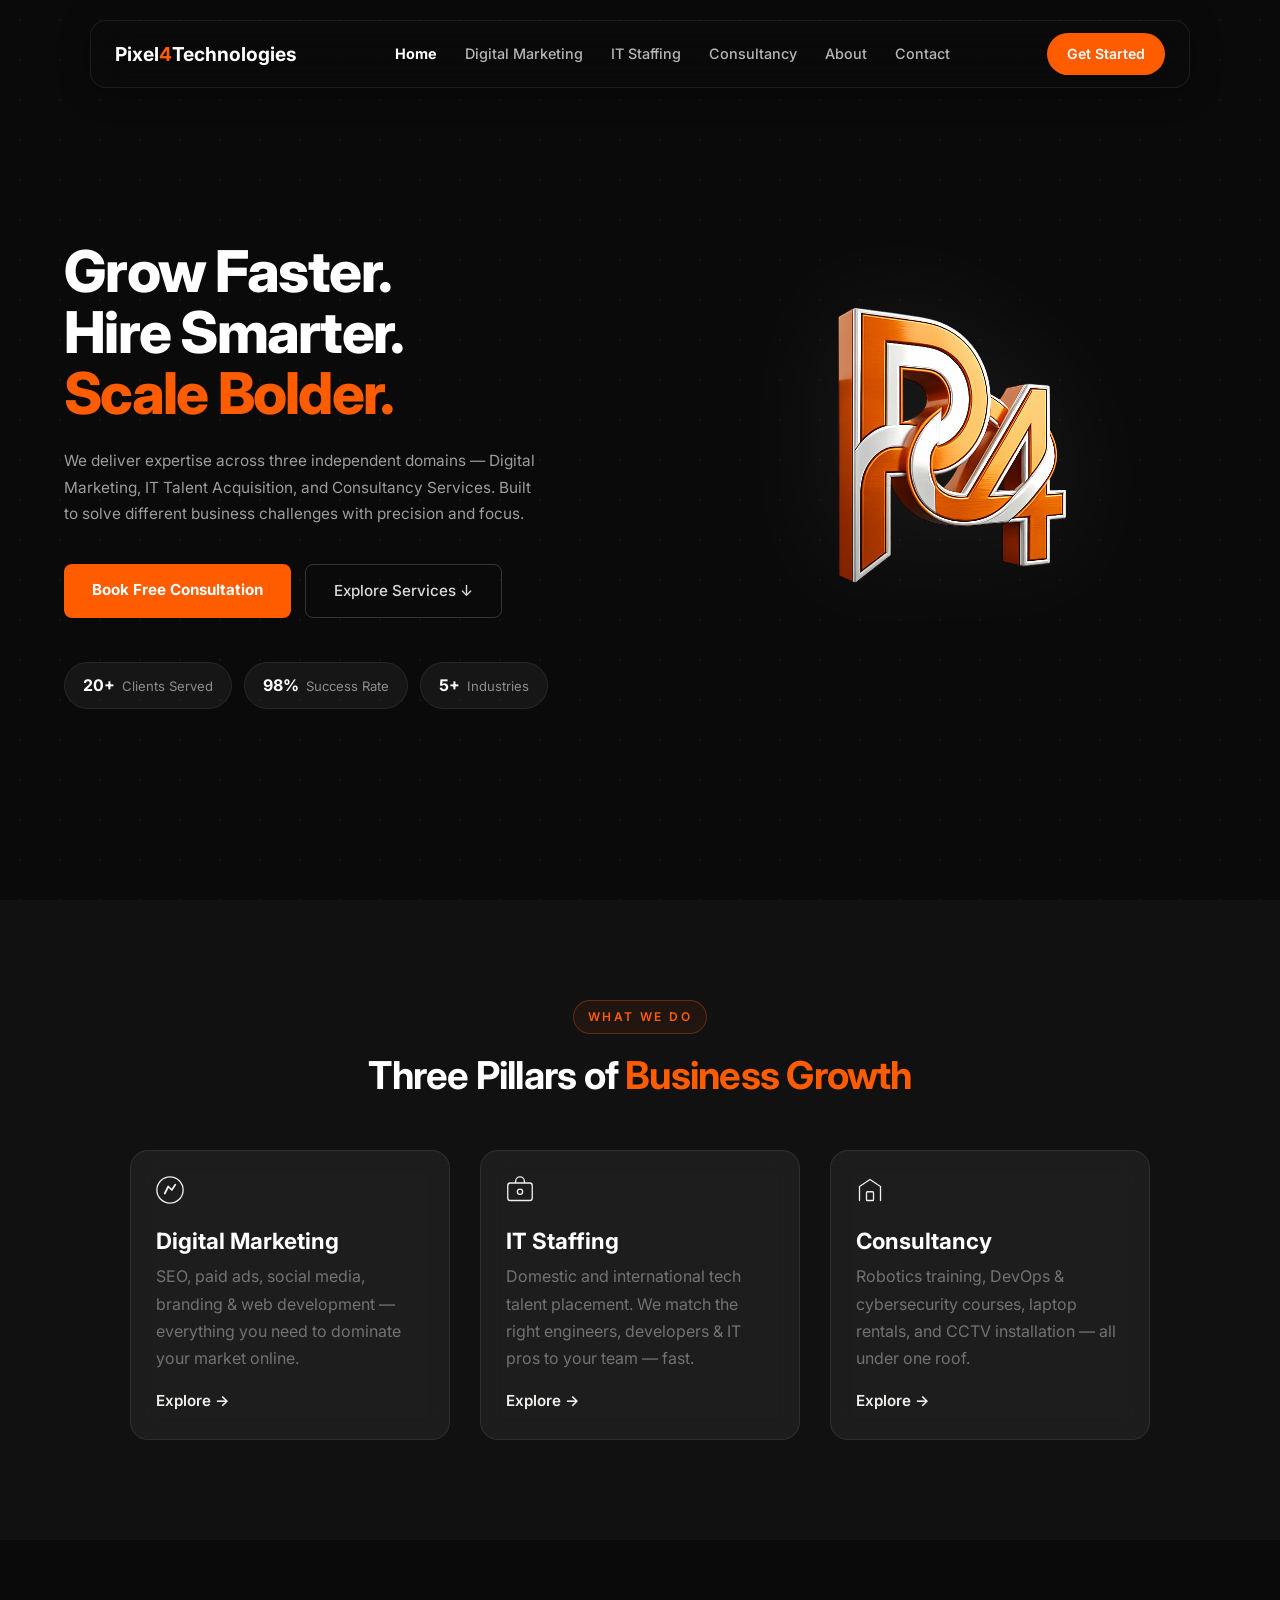
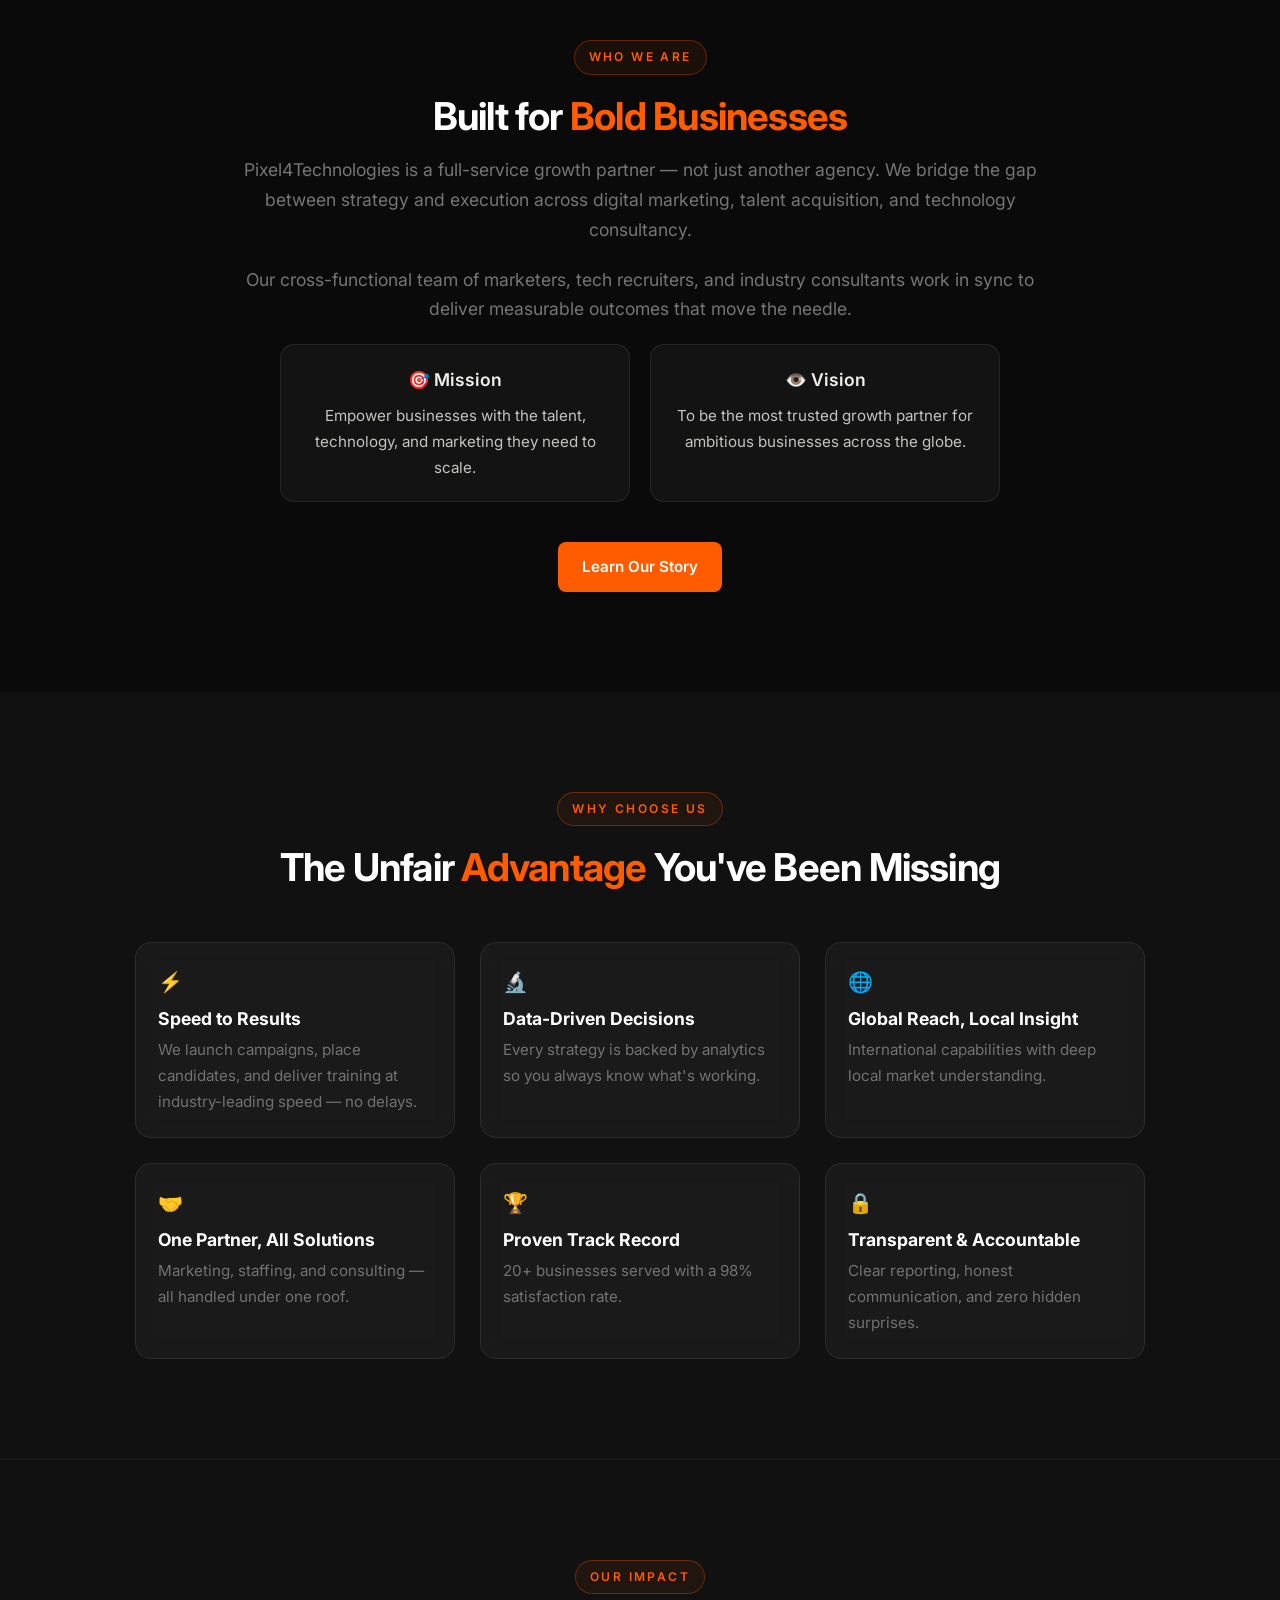
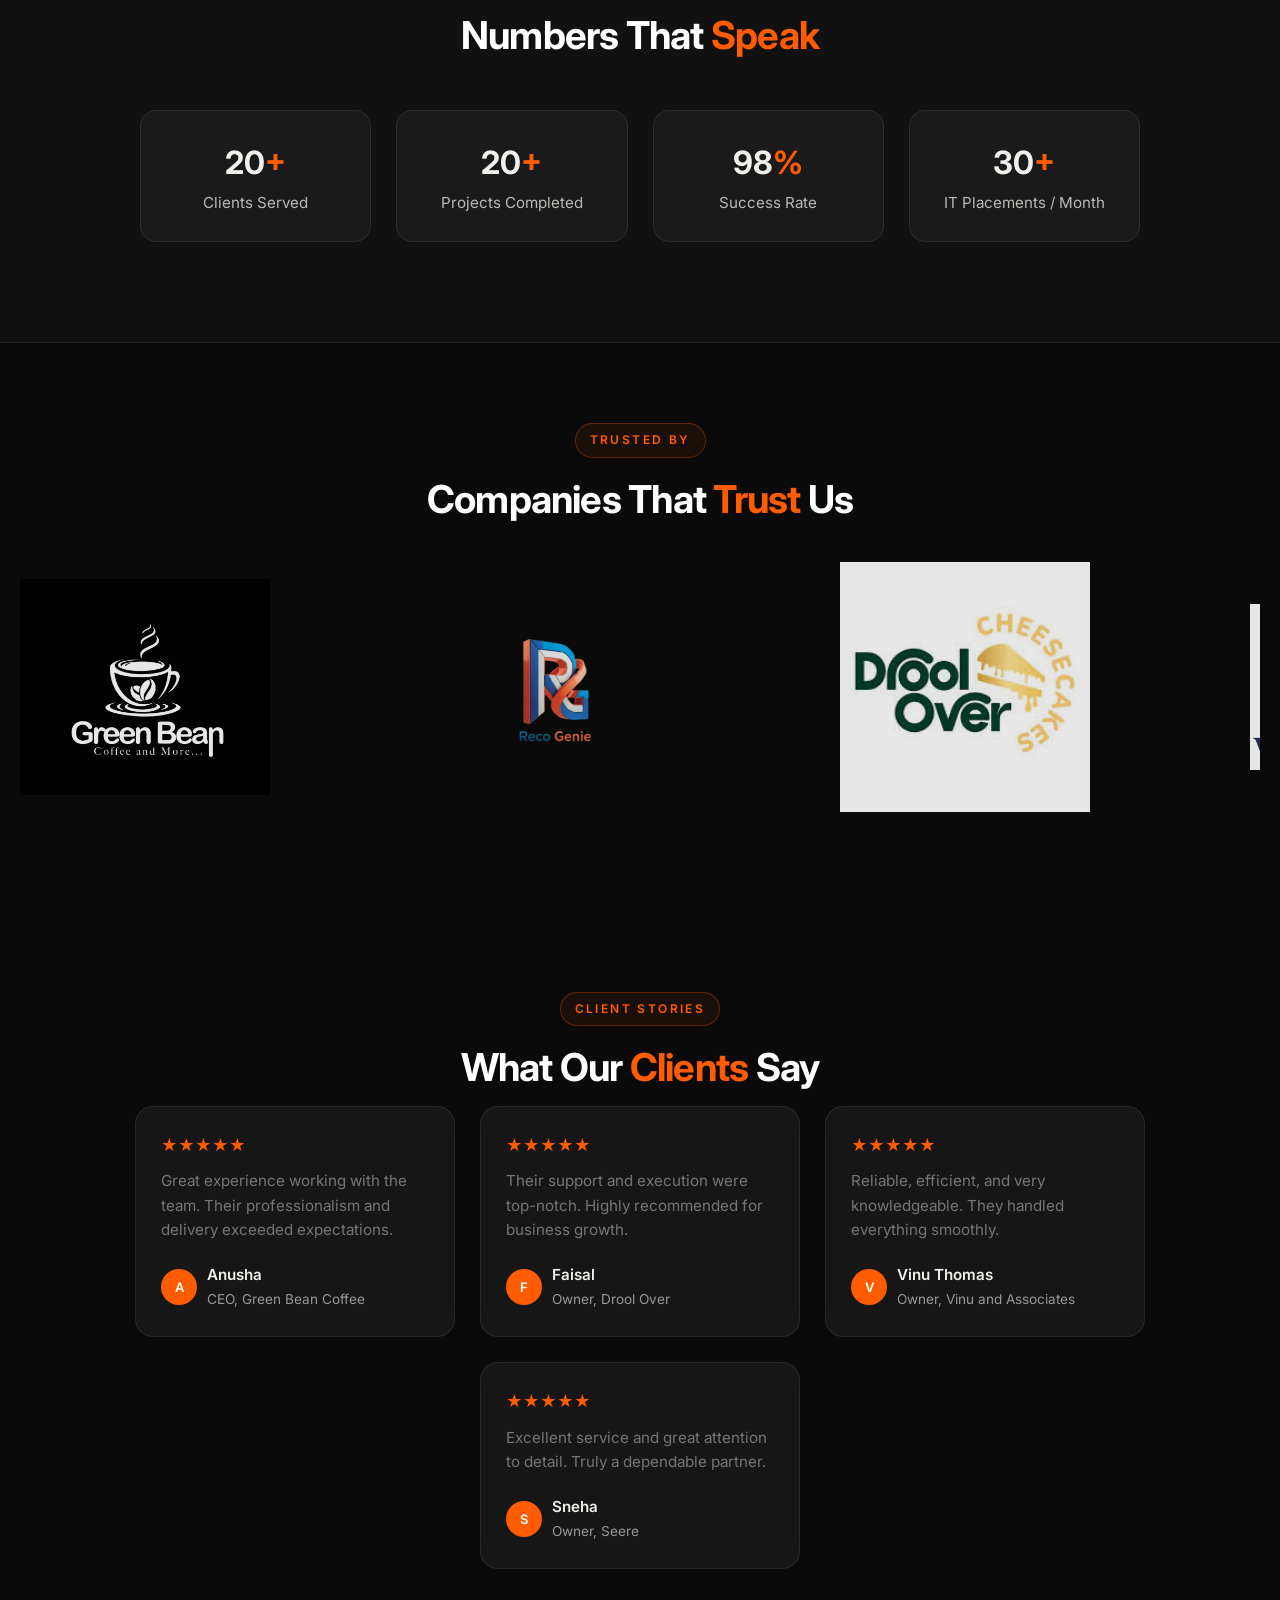
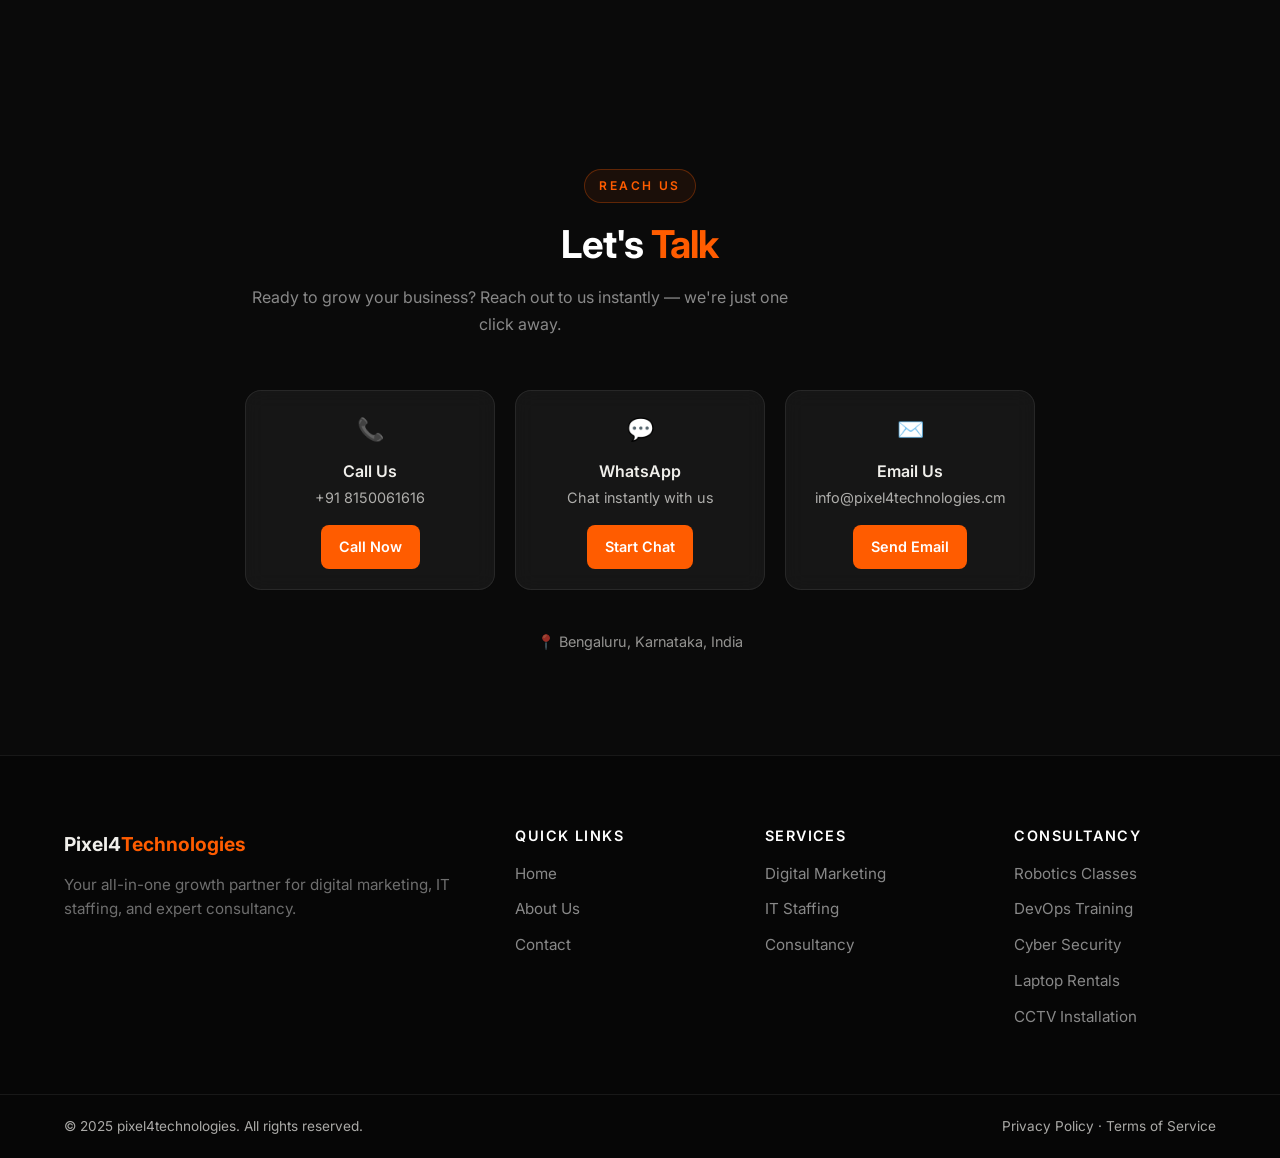
==== commit 29f12406: "Added Invoice" ====
--- a/index.html
+++ b/index.html
@@ -124,53 +124,54 @@
   <section class="hero">
 
     <div class="hero-bg-grid"></div>
-    <div class="hero-glow"></div>
-
-    <div class="container hero-content">
-
-      <!-- <div class="hero-badge">
-        🚀 Trusted by 20+ Clie Worldwide
-      </div> -->
-
-      <h1 class="hero-headline">
-        Grow Faster.<br />
-        Hire Smarter.<br />
-        <span class="accent">Scale Bolder.</span>
-      </h1>
-
-      <p class="hero-sub">
-        We deliver expertise across three independent domains — Digital Marketing, IT Talent Acquisition, and
-        Consultancy Services. Each service functions on its own, built to solve different business challenges with
-        precision and focus.
-      </p>
-
-      <div class="hero-ctas">
-        <a href="contact.html" class="hero-cta-primary">Book Free Consultation</a>
-        <a href="#services" class="hero-cta-secondary">Explore Services ↓</a>
-      </div>
-
-      <div class="hero-stats">
-        <div class="stat-pill">
-          <span class="stat-num">20+</span>
-          <span class="stat-label">Clients Served</span>
-        </div>
-        <div class="stat-pill">
-          <span class="stat-num">98%</span>
-          <span class="stat-label">Success Rate</span>
-        </div>
-        <div class="stat-pill">
-          <span class="stat-num">5+</span>
-          <span class="stat-label">Industries</span>
-        </div>
-      </div>
-
-    </div>
-
-    <div class="hero-visual">
-      <div class="hero-orb orb-1"></div>
-      <div class="hero-orb orb-2"></div>
-      <div class="floating-card fc-1">📈 +340% ROI achieved</div>
-      <div class="floating-card fc-2">👥 Closed 10 Clients this Month</div>
+
+    <div class="container hero-split">
+
+      <!-- LEFT: Hook Text & CTAs -->
+      <div class="hero-left">
+
+        <h1 class="hero-headline">
+          Grow Faster.<br />
+          Hire Smarter.<br />
+          <span class="accent">Scale Bolder.</span>
+        </h1>
+
+        <p class="hero-sub">
+          We deliver expertise across three independent domains — Digital Marketing, IT Talent Acquisition, and
+          Consultancy Services. Built to solve different business challenges with precision and focus.
+        </p>
+
+        <div class="hero-ctas">
+          <a href="Contact.html" class="hero-cta-primary">Book Free Consultation</a>
+          <a href="#services" class="hero-cta-secondary">Explore Services ↓</a>
+        </div>
+
+        <div class="hero-stats">
+          <div class="stat-pill">
+            <span class="stat-num">20+</span>
+            <span class="stat-label">Clients Served</span>
+          </div>
+          <div class="stat-pill">
+            <span class="stat-num">98%</span>
+            <span class="stat-label">Success Rate</span>
+          </div>
+          <div class="stat-pill">
+            <span class="stat-num">5+</span>
+            <span class="stat-label">Industries</span>
+          </div>
+        </div>
+
+      </div>
+
+      <!-- RIGHT: P4 Logo Image -->
+      <div class="hero-right">
+        <img
+          src="Images/3dLogo.png"
+          alt="Pixel4Technologies"
+          class="hero-logo-img"
+        />
+      </div>
+
     </div>
 
   </section>
--- a/style.css
+++ b/style.css
@@ -5,24 +5,32 @@
 ═══════════════════════════════════════════════ */
 
 /* ── RESET & TOKENS ── */
-*, *::before, *::after { box-sizing: border-box; margin: 0; padding: 0; }
+*,
+*::before,
+*::after {
+  box-sizing: border-box;
+  margin: 0;
+  padding: 0;
+}
 
 :root {
-  --bg:        #0A0A0A;
-  --bg-2:      #111111;
-  --bg-3:      #161616;
-  --orange:    #FF5C00;
-  --white:     #FFFFFF;
+  --bg: #0A0A0A;
+  --bg-2: #111111;
+  --bg-3: #161616;
+  --orange: #FF5C00;
+  --white: #FFFFFF;
   --off-white: #F0EFEB;
-  --gray-400:  #888888;
-  --gray-600:  #555555;
-  --border:    rgba(255,255,255,0.07);
-  --radius:    12px;
+  --gray-400: #888888;
+  --gray-600: #555555;
+  --border: rgba(255, 255, 255, 0.07);
+  --radius: 12px;
   --radius-lg: 20px;
-  --max-w:     1200px;
-}
-
-html { scroll-behavior: smooth; }
+  --max-w: 1200px;
+}
+
+html {
+  scroll-behavior: smooth;
+}
 
 body {
   background: var(--bg);
@@ -34,23 +42,57 @@
 }
 
 /* ── BASE TYPOGRAPHY ── */
-h1, h2, h3, h4, h5 {
+h1,
+h2,
+h3,
+h4,
+h5 {
   line-height: 1.15;
   font-weight: 700;
   color: var(--white);
 }
-h1 { font-size: clamp(2.6rem, 6vw, 5rem); font-weight: 800; }
-h2 { font-size: clamp(2rem, 4vw, 3.2rem); }
-h3 { font-size: clamp(1.3rem, 2.5vw, 1.8rem); }
-h4 { font-size: 1.1rem; }
-p  { color: var(--gray-400); font-size: 1rem; }
-
-.accent { color: var(--orange); }
-a { color: inherit; text-decoration: none; }
+
+h1 {
+  font-size: clamp(2.6rem, 6vw, 5rem);
+  font-weight: 800;
+}
+
+h2 {
+  font-size: clamp(2rem, 4vw, 3.2rem);
+}
+
+h3 {
+  font-size: clamp(1.3rem, 2.5vw, 1.8rem);
+}
+
+h4 {
+  font-size: 1.1rem;
+}
+
+p {
+  color: var(--gray-400);
+  font-size: 1rem;
+}
+
+.accent {
+  color: var(--orange);
+}
+
+a {
+  color: inherit;
+  text-decoration: none;
+}
 
 /* ── LAYOUT UTILITIES ── */
-.container { max-width: var(--max-w); margin: 0 auto; padding: 0 24px; }
-.section   { padding: 100px 0; }
+.container {
+  max-width: var(--max-w);
+  margin: 0 auto;
+  padding: 0 24px;
+}
+
+.section {
+  padding: 100px 0;
+}
 
 /* ── SECTION LABEL (pill badge) ── */
 .section-label {
@@ -60,14 +102,18 @@
   letter-spacing: 0.2em;
   text-transform: uppercase;
   color: var(--orange);
-  border: 1px solid rgba(255,92,0,0.3);
-  background: rgba(255,92,0,0.07);
+  border: 1px solid rgba(255, 92, 0, 0.3);
+  background: rgba(255, 92, 0, 0.07);
   padding: 6px 14px;
   border-radius: 100px;
   margin-bottom: 18px;
 }
 
-.section-sub { max-width: 560px; color: var(--gray-400); margin-bottom: 52px; }
+.section-sub {
+  max-width: 560px;
+  color: var(--gray-400);
+  margin-bottom: 52px;
+}
 
 /* ══════════════════════════════
    NAVBAR — floating pill
@@ -90,11 +136,11 @@
   justify-content: space-between;
   padding: 12px 24px;
   border-radius: 16px;
-  background: rgba(10,10,10,0.6);
+  background: rgba(10, 10, 10, 0.6);
   backdrop-filter: blur(18px);
   -webkit-backdrop-filter: blur(18px);
-  border: 1px solid rgba(255,255,255,0.08);
-  box-shadow: 0 4px 32px rgba(0,0,0,0.3);
+  border: 1px solid rgba(255, 255, 255, 0.08);
+  box-shadow: 0 4px 32px rgba(0, 0, 0, 0.3);
 }
 
 .navbar-logo {
@@ -104,7 +150,10 @@
   white-space: nowrap;
   flex-shrink: 0;
 }
-.navbar-logo .logo-accent { color: var(--orange); }
+
+.navbar-logo .logo-accent {
+  color: var(--orange);
+}
 
 .navbar-links {
   display: flex;
@@ -115,12 +164,16 @@
 .nav-link {
   font-size: 0.9rem;
   font-weight: 500;
-  color: rgba(255,255,255,0.7);
+  color: rgba(255, 255, 255, 0.7);
   transition: color 0.25s, font-weight 0.25s;
   white-space: nowrap;
 }
+
 .nav-link:hover,
-.nav-link--active { color: #fff; font-weight: 700; }
+.nav-link--active {
+  color: #fff;
+  font-weight: 700;
+}
 
 .navbar-cta {
   display: inline-block;
@@ -134,7 +187,11 @@
   flex-shrink: 0;
   transition: background 0.25s, transform 0.2s;
 }
-.navbar-cta:hover { background: #e04e00; transform: translateY(-1px); }
+
+.navbar-cta:hover {
+  background: #e04e00;
+  transform: translateY(-1px);
+}
 
 /* ── Hamburger ── */
 #menuBtn {
@@ -148,6 +205,7 @@
   flex-shrink: 0;
   z-index: 1200;
 }
+
 #menuBtn .bar {
   display: block;
   height: 2px;
@@ -157,9 +215,18 @@
   transition: transform 0.35s ease, opacity 0.25s ease;
   transform-origin: center;
 }
-#menuBtn.active .bar:nth-child(1) { transform: translateY(8px)  rotate(45deg); }
-#menuBtn.active .bar:nth-child(2) { opacity: 0; }
-#menuBtn.active .bar:nth-child(3) { transform: translateY(-8px) rotate(-45deg); }
+
+#menuBtn.active .bar:nth-child(1) {
+  transform: translateY(8px) rotate(45deg);
+}
+
+#menuBtn.active .bar:nth-child(2) {
+  opacity: 0;
+}
+
+#menuBtn.active .bar:nth-child(3) {
+  transform: translateY(-8px) rotate(-45deg);
+}
 
 /* ── Mobile slide-in panel ── */
 #mobileMenu {
@@ -169,50 +236,70 @@
   width: min(320px, 85vw);
   height: 100vh;
   background: #0a0a0a;
-  border-left: 1px solid rgba(255,255,255,0.07);
-  box-shadow: -8px 0 40px rgba(0,0,0,0.6);
+  border-left: 1px solid rgba(255, 255, 255, 0.07);
+  box-shadow: -8px 0 40px rgba(0, 0, 0, 0.6);
   z-index: 1150;
   display: flex;
   flex-direction: column;
   align-items: flex-start;
   justify-content: center;
   padding: 80px 36px 48px;
-  transition: right 0.4s cubic-bezier(0.77,0,0.18,1);
+  transition: right 0.4s cubic-bezier(0.77, 0, 0.18, 1);
 }
 
 #closeMenu {
   position: absolute;
-  top: 24px; right: 24px;
-  width: 40px; height: 40px;
+  top: 24px;
+  right: 24px;
+  width: 40px;
+  height: 40px;
   cursor: pointer;
   display: flex;
   align-items: center;
   justify-content: center;
 }
+
 #closeMenu::before,
 #closeMenu::after {
   content: '';
   position: absolute;
-  width: 20px; height: 2px;
+  width: 20px;
+  height: 2px;
   background: #fff;
   border-radius: 2px;
 }
-#closeMenu::before { transform: rotate(45deg); }
-#closeMenu::after  { transform: rotate(-45deg); }
+
+#closeMenu::before {
+  transform: rotate(45deg);
+}
+
+#closeMenu::after {
+  transform: rotate(-45deg);
+}
 
 #mobileMenu a.mob-link {
   font-size: 1.4rem;
   font-weight: 600;
-  color: rgba(255,255,255,0.7);
+  color: rgba(255, 255, 255, 0.7);
   padding: 14px 0;
   width: 100%;
-  border-bottom: 1px solid rgba(255,255,255,0.06);
+  border-bottom: 1px solid rgba(255, 255, 255, 0.06);
   transition: color 0.2s, padding-left 0.2s;
   letter-spacing: -0.01em;
 }
-#mobileMenu a.mob-link:first-of-type { border-top: 1px solid rgba(255,255,255,0.06); }
-#mobileMenu a.mob-link:hover         { color: #fff; padding-left: 6px; }
-#mobileMenu a.mob-link.mob-active    { color: var(--orange); }
+
+#mobileMenu a.mob-link:first-of-type {
+  border-top: 1px solid rgba(255, 255, 255, 0.06);
+}
+
+#mobileMenu a.mob-link:hover {
+  color: #fff;
+  padding-left: 6px;
+}
+
+#mobileMenu a.mob-link.mob-active {
+  color: var(--orange);
+}
 
 #mobileMenu .mob-cta {
   margin-top: 28px;
@@ -227,17 +314,24 @@
   border-radius: 3px;
   transition: background 0.25s, transform 0.2s;
 }
-#mobileMenu .mob-cta:hover { background: #e04e00; transform: translateY(-2px); }
+
+#mobileMenu .mob-cta:hover {
+  background: #e04e00;
+  transform: translateY(-2px);
+}
 
 #menuOverlay {
   display: none;
   position: fixed;
   inset: 0;
-  background: rgba(0,0,0,0.55);
+  background: rgba(0, 0, 0, 0.55);
   z-index: 1100;
   backdrop-filter: blur(2px);
 }
-#menuOverlay.visible { display: block; }
+
+#menuOverlay.visible {
+  display: block;
+}
 
 /* ══════════════════════════════
    HERO
@@ -254,143 +348,144 @@
 .hero-bg-grid {
   position: absolute;
   inset: 0;
-  background-image: radial-gradient(circle, rgba(255,255,255,0.06) 1px, transparent 1px);
+  background-image: radial-gradient(circle, rgba(255, 255, 255, 0.045) 1px, transparent 1px);
   background-size: 40px 40px;
   pointer-events: none;
 }
 
-.hero-glow {
-  position: absolute;
-  top: -200px; right: -100px;
-  width: 700px; height: 700px;
-  background: radial-gradient(ellipse, rgba(255,92,0,0.15) 0%, transparent 65%);
-  pointer-events: none;
-}
-
-.hero-content {
+/* ── Two-column split ── */
+.hero-split {
   position: relative;
   z-index: 2;
-  max-width: 780px;
-  text-align: center;
-  padding: 80px 20px;
-}
-
-.hero-badge {
-  display: inline-flex;
+  display: grid;
+  grid-template-columns: 1fr 1fr;
   align-items: center;
-  gap: 8px;
-  font-size: 0.82rem;
-  font-weight: 500;
-  color: var(--off-white);
-  background: rgba(255,255,255,0.05);
-  border: 1px solid var(--border);
-  padding: 8px 16px;
-  border-radius: 100px;
-  margin-bottom: 28px;
+  gap: 0;
+  width: 100%;
+}
+
+/* LEFT */
+.hero-left {
+  display: flex;
+  flex-direction: column;
+  align-items: flex-start;
+  padding-right: 48px;
+}
+
+.hero-headline {
+  font-size: clamp(2.8rem, 4.5vw, 4.6rem);
+  font-weight: 800;
+  line-height: 1.06;
+  letter-spacing: -0.03em;
+  margin-bottom: 24px;
   animation: fadeDown 0.6s ease both;
 }
 
-.hero-headline {
-  font-size: 3.5rem;
-  font-weight: 700;
-  line-height: 1.1;
-  letter-spacing: -0.02em;
-  margin-bottom: 24px;
-  animation: fadeDown 0.6s 0.1s ease both;
-}
-.hero-headline .accent { color: var(--orange); }
+.hero-headline .accent {
+  color: var(--orange);
+}
 
 .hero-sub {
-  font-size: clamp(1rem, 1.5vw, 1.15rem);
-  color: rgba(255,255,255,0.7);
-  max-width: 700px;
-  margin: 0 auto 36px;
-  animation: fadeDown 0.6s 0.2s ease both;
+  font-size: clamp(0.95rem, 1.2vw, 1.08rem);
+  color: rgba(255, 255, 255, 0.6);
+  max-width: 480px;
+  margin: 0 0 36px;
+  line-height: 1.75;
+  animation: fadeDown 0.6s 0.12s ease both;
 }
 
 .hero-ctas {
   display: flex;
-  gap: 15px;
-  justify-content: center;
+  gap: 14px;
   flex-wrap: wrap;
-  margin-bottom: 40px;
-  animation: fadeDown 0.6s 0.3s ease both;
+  margin-bottom: 44px;
+  animation: fadeDown 0.6s 0.22s ease both;
 }
 
 .hero-cta-primary {
-  padding: 12px 24px;
+  padding: 13px 28px;
   background: var(--orange);
   color: #fff;
   border-radius: 8px;
-  font-weight: 600;
+  font-weight: 700;
+  font-size: 0.95rem;
+  transition: background 0.25s, transform 0.2s;
+  white-space: nowrap;
+}
+.hero-cta-primary:hover {
+  background: #e04e00;
+  transform: translateY(-2px);
 }
 
 .hero-cta-secondary {
-  padding: 12px 24px;
-  border: 1px solid rgba(255,255,255,0.2);
-  color: #fff;
+  padding: 13px 28px;
+  border: 1px solid rgba(255, 255, 255, 0.18);
+  color: rgba(255,255,255,0.85);
   border-radius: 8px;
   font-weight: 500;
+  font-size: 0.95rem;
+  transition: border-color 0.25s, color 0.25s;
+  white-space: nowrap;
+}
+.hero-cta-secondary:hover {
+  border-color: rgba(255,255,255,0.4);
+  color: #fff;
 }
 
 .hero-stats {
   display: flex;
+  gap: 12px;
+  flex-wrap: wrap;
+  animation: fadeDown 0.6s 0.32s ease both;
+}
+
+.stat-pill {
+  display: flex;
+  align-items: center;
+  gap: 7px;
+  padding: 9px 18px;
+  border-radius: 999px;
+  background: rgba(255, 255, 255, 0.05);
+  border: 1px solid rgba(255,255,255,0.07);
+}
+
+.stat-pill .stat-num {
+  font-weight: 700;
+  font-size: 1rem;
+  color: var(--white);
+}
+
+.stat-pill .stat-label {
+  opacity: 0.55;
+  font-size: 0.82rem;
+}
+
+/* RIGHT — logo image */
+.hero-right {
+  display: flex;
+  align-items: center;
   justify-content: center;
-  gap: 20px;
-  flex-wrap: wrap;
-  animation: fadeDown 0.6s 0.4s ease both;
-}
-
-.stat-pill {
-  display: flex;
-  align-items: center;
-  gap: 6px;
-  padding: 10px 20px;
-  border-radius: 999px;
-  background: rgba(255,255,255,0.05);
-}
-.stat-pill .stat-num   { font-weight: 700; }
-.stat-pill .stat-label { opacity: 0.7; }
-
-/* Floating visual (desktop only) */
-.hero-visual {
-  position: absolute;
-  right: 0; top: 0; bottom: 0;
-  width: 40%;
-  pointer-events: none;
-}
-
-.hero-orb {
-  position: absolute;
-  border-radius: 50%;
-  filter: blur(80px);
-}
-.orb-1 { width: 400px; height: 400px; background: rgba(255,92,0,0.18); top: 10%; right: 5%; }
-.orb-2 { width: 250px; height: 250px; background: rgba(255,140,50,0.1); bottom: 15%; right: 30%; }
-
-.floating-card {
-  position: absolute;
-  display: flex;
-  align-items: center;
-  gap: 10px;
-  background: rgba(255,255,255,0.08);
-  border: 1px solid var(--border);
-  backdrop-filter: blur(12px);
-  padding: 12px 18px;
-  border-radius: 12px;
-  font-size: 0.85rem;
-  font-weight: 500;
-  color: var(--white);
-  animation: float 4s ease-in-out infinite;
-  pointer-events: none;
-}
-.fc-1 { top: 20%; right: 10%; }
-.fc-2 { bottom: 20%; left: 50%; animation-delay: 1.5s; }
+  padding-left: 24px;
+}
+
+.hero-logo-img {
+  width: 100%;
+  max-width: 520px;
+  height: auto;
+  /* strip the black background from the PNG */
+  mix-blend-mode: lighten;
+  /* subtle brightness lift so marble detail reads on dark bg */
+  filter: brightness(1.08) drop-shadow(0 0 60px rgba(255,255,255,0.07));
+  animation: fadeDown 0.7s 0.08s ease both;
+  display: block;
+}
 
 /* ══════════════════════════════
    SERVICES OVERVIEW
 ══════════════════════════════ */
-.services-overview { background: var(--bg-2); }
+.services-overview {
+  background: var(--bg-2);
+}
 
 .section-heading {
   font-weight: 700;
@@ -399,7 +494,10 @@
   letter-spacing: -0.02em;
   margin-bottom: 16px;
 }
-.section-heading .accent { color: var(--orange); }
+
+.section-heading .accent {
+  color: var(--orange);
+}
 
 .services-grid-flex {
   display: flex;
@@ -414,20 +512,37 @@
   max-width: 320px;
   padding: 25px;
   border-radius: 18px;
-  background: rgba(255,255,255,0.05);
+  background: rgba(255, 255, 255, 0.05);
   backdrop-filter: blur(12px);
-  border: 1px solid rgba(255,255,255,0.08);
+  border: 1px solid rgba(255, 255, 255, 0.08);
   transition: border 0.3s, box-shadow 0.3s;
   text-align: left;
 }
+
 .service-card-flex:hover {
   border-color: var(--orange);
-  box-shadow: 0 0 25px rgba(255,92,0,0.4);
-}
-.service-card-flex .sc-icon  { margin-bottom: 15px; }
-.service-card-flex h3        { font-size: 1.4rem; margin-bottom: 10px; }
-.service-card-flex p         { font-size: 1rem; opacity: 0.8; margin-bottom: 15px; }
-.service-card-flex .sc-link  { font-weight: 600; font-size: 0.95rem; }
+  box-shadow: 0 0 25px rgba(255, 92, 0, 0.4);
+}
+
+.service-card-flex .sc-icon {
+  margin-bottom: 15px;
+}
+
+.service-card-flex h3 {
+  font-size: 1.4rem;
+  margin-bottom: 10px;
+}
+
+.service-card-flex p {
+  font-size: 1rem;
+  opacity: 0.8;
+  margin-bottom: 15px;
+}
+
+.service-card-flex .sc-link {
+  font-weight: 600;
+  font-size: 0.95rem;
+}
 
 /* ══════════════════════════════
    ABOUT SNIPPET
@@ -436,10 +551,12 @@
   padding: 100px 20px;
   text-align: center;
 }
+
 .about-snippet .about-inner {
   max-width: 800px;
   margin: 0 auto;
 }
+
 .section-desc {
   font-size: 1.1rem;
   line-height: 1.7;
@@ -454,17 +571,27 @@
   justify-content: center;
   margin-bottom: 40px;
 }
+
 .about-mv-card {
   flex: 1;
   min-width: 250px;
   max-width: 350px;
   padding: 20px;
   border-radius: 14px;
-  background: rgba(255,255,255,0.04);
-  border: 1px solid rgba(255,255,255,0.08);
-}
-.about-mv-card .mv-title { font-weight: 600; font-size: 1.1rem; margin-bottom: 8px; }
-.about-mv-card .mv-text  { font-size: 0.95rem; opacity: 0.8; }
+  background: rgba(255, 255, 255, 0.04);
+  border: 1px solid rgba(255, 255, 255, 0.08);
+}
+
+.about-mv-card .mv-title {
+  font-weight: 600;
+  font-size: 1.1rem;
+  margin-bottom: 8px;
+}
+
+.about-mv-card .mv-text {
+  font-size: 0.95rem;
+  opacity: 0.8;
+}
 
 .about-cta {
   display: inline-block;
@@ -484,7 +611,11 @@
   padding: 100px 20px;
   text-align: center;
 }
-.why-us .why-inner { max-width: 1100px; margin: 0 auto; }
+
+.why-us .why-inner {
+  max-width: 1100px;
+  margin: 0 auto;
+}
 
 .why-grid-flex {
   display: flex;
@@ -492,25 +623,40 @@
   gap: 25px;
   justify-content: center;
 }
+
 .why-card-flex {
   flex: 1;
   min-width: 260px;
   max-width: 320px;
   padding: 22px;
   border-radius: 16px;
-  background: rgba(255,255,255,0.04);
+  background: rgba(255, 255, 255, 0.04);
   backdrop-filter: blur(10px);
-  border: 1px solid rgba(255,255,255,0.08);
+  border: 1px solid rgba(255, 255, 255, 0.08);
   text-align: left;
   transition: border 0.3s, box-shadow 0.3s;
-}
+  text-decoration-color: var(--off-white);
+}
+
 .why-card-flex:hover {
   border-color: var(--orange);
-  box-shadow: 0 0 20px rgba(255,92,0,0.4);
-}
-.why-card-flex .why-emoji { font-size: 20px; margin-bottom: 10px; }
-.why-card-flex h4          { font-size: 1.1rem; margin-bottom: 8px; }
-.why-card-flex p           { font-size: 0.95rem; opacity: 0.8; }
+  box-shadow: 0 0 20px rgba(255, 92, 0, 0.4);
+}
+
+.why-card-flex .why-emoji {
+  font-size: 20px;
+  margin-bottom: 10px;
+}
+
+.why-card-flex h4 {
+  font-size: 1.1rem;
+  margin-bottom: 8px;
+}
+
+.why-card-flex p {
+  font-size: 0.95rem;
+  opacity: 0.8;
+}
 
 /* ══════════════════════════════
    IMPACT / METRICS
@@ -522,7 +668,11 @@
   padding: 100px 20px;
   text-align: center;
 }
-.impact-section .impact-inner-wrap { max-width: 1000px; margin: 0 auto; }
+
+.impact-section .impact-inner-wrap {
+  max-width: 1000px;
+  margin: 0 auto;
+}
 
 .metrics-grid {
   display: flex;
@@ -530,19 +680,31 @@
   gap: 25px;
   justify-content: center;
 }
+
 .metric-card-flex {
   flex: 1;
   min-width: 220px;
   max-width: 240px;
   padding: 25px;
   border-radius: 16px;
-  background: rgba(255,255,255,0.04);
+  background: rgba(255, 255, 255, 0.04);
   backdrop-filter: blur(10px);
-  border: 1px solid rgba(255,255,255,0.08);
-}
-.metric-card-flex .counter      { font-weight: 700; font-size: 2rem; }
-.metric-card-flex .metric-label { font-size: 0.95rem; opacity: 0.75; }
-.metric-plus { color: var(--orange); }
+  border: 1px solid rgba(255, 255, 255, 0.08);
+}
+
+.metric-card-flex .counter {
+  font-weight: 700;
+  font-size: 2rem;
+}
+
+.metric-card-flex .metric-label {
+  font-size: 0.95rem;
+  opacity: 0.75;
+}
+
+.metric-plus {
+  color: var(--orange);
+}
 
 /* ══════════════════════════════
    CLIENTS MARQUEE
@@ -552,18 +714,35 @@
   padding: 80px 20px;
   text-align: center;
 }
-.clients-section .clients-header { margin-bottom: 40px; }
-
-.marquee-wrapper { overflow: hidden; position: relative; }
+
+.clients-section .clients-header {
+  margin-bottom: 40px;
+}
+
+.marquee-wrapper {
+  overflow: hidden;
+  position: relative;
+}
+
 .marquee-track {
   display: flex;
-  gap: 100px;
+  gap: 160px; 
   width: max-content;
   align-items: center;
   animation: scroll 20s linear infinite;
 }
-.marquee-track .client-logo { height: 70px; }
-.marquee-wrapper:hover .marquee-track { animation-play-state: paused; }
+
+.marquee-track .client-logo {
+  height: auto;
+  /* medium size (adjust 70–90 if needed) */
+  width: 250px;
+  object-fit: contain;
+  opacity: 0.9;
+}
+
+.marquee-wrapper:hover .marquee-track {
+  animation-play-state: paused;
+}
 
 /* ══════════════════════════════
    TESTIMONIALS
@@ -572,7 +751,11 @@
   padding: 100px 20px;
   text-align: center;
 }
-.testimonials .testi-inner { max-width: 1100px; margin: 0 auto; }
+
+.testimonials .testi-inner {
+  max-width: 1100px;
+  margin: 0 auto;
+}
 
 .testi-grid-flex {
   display: flex;
@@ -580,27 +763,50 @@
   gap: 25px;
   justify-content: center;
 }
+
 .testi-card-flex {
   flex: 1;
   min-width: 260px;
   max-width: 320px;
   padding: 25px;
   border-radius: 18px;
-  background: rgba(255,255,255,0.05);
+  background: rgba(255, 255, 255, 0.05);
   backdrop-filter: blur(12px);
-  border: 1px solid rgba(255,255,255,0.08);
+  border: 1px solid rgba(255, 255, 255, 0.08);
   text-align: left;
 }
+
 .testi-card-flex.testi-featured-flex {
-  background: rgba(255,255,255,0.06);
-  border-color: rgba(255,255,255,0.12);
-}
-.testi-card-flex .testi-stars       { font-size: 16px; margin-bottom: 10px; color: var(--orange); }
-.testi-card-flex .testi-text        { font-size: 0.95rem; opacity: 0.85; line-height: 1.6; margin-bottom: 20px; }
-.testi-card-flex.testi-featured-flex .testi-text { opacity: 0.9; }
-.testi-card-flex .testi-author      { display: flex; align-items: center; gap: 10px; }
+  background: rgba(255, 255, 255, 0.06);
+  border-color: rgba(255, 255, 255, 0.12);
+}
+
+.testi-card-flex .testi-stars {
+  font-size: 16px;
+  margin-bottom: 10px;
+  color: var(--orange);
+}
+
+.testi-card-flex .testi-text {
+  font-size: 0.95rem;
+  opacity: 0.85;
+  line-height: 1.6;
+  margin-bottom: 20px;
+}
+
+.testi-card-flex.testi-featured-flex .testi-text {
+  opacity: 0.9;
+}
+
+.testi-card-flex .testi-author {
+  display: flex;
+  align-items: center;
+  gap: 10px;
+}
+
 .testi-card-flex .testi-avatar {
-  width: 36px; height: 36px;
+  width: 36px;
+  height: 36px;
   border-radius: 50%;
   background: var(--orange);
   display: flex;
@@ -611,14 +817,29 @@
   color: #fff;
   flex-shrink: 0;
 }
-.testi-card-flex .testi-author-name { font-weight: 600; font-size: 0.95rem; }
-.testi-card-flex .testi-author-role { font-size: 0.85rem; opacity: 0.6; }
+
+.testi-card-flex .testi-author-name {
+  font-weight: 600;
+  font-size: 0.95rem;
+}
+
+.testi-card-flex .testi-author-role {
+  font-size: 0.85rem;
+  opacity: 0.6;
+}
 
 /* ══════════════════════════════
    CONTACT SNIPPET
 ══════════════════════════════ */
-.contact-snippet { padding: 100px 20px; text-align: center; }
-.contact-snippet .contact-inner { max-width: 800px; margin: 0 auto; }
+.contact-snippet {
+  padding: 100px 20px;
+  text-align: center;
+}
+
+.contact-snippet .contact-inner {
+  max-width: 800px;
+  margin: 0 auto;
+}
 
 .contact-cards {
   display: flex;
@@ -627,19 +848,34 @@
   justify-content: center;
   margin-bottom: 40px;
 }
+
 .contact-card {
   flex: 1;
   min-width: 220px;
   max-width: 250px;
   padding: 20px;
   border-radius: 16px;
-  background: rgba(255,255,255,0.05);
+  background: rgba(255, 255, 255, 0.05);
   backdrop-filter: blur(10px);
-  border: 1px solid rgba(255,255,255,0.08);
-}
-.contact-card .cc-icon   { font-size: 22px; margin-bottom: 10px; }
-.contact-card .cc-title  { font-weight: 600; font-size: 1rem; }
-.contact-card .cc-detail { font-size: 0.9rem; opacity: 0.7; margin-bottom: 15px; }
+  border: 1px solid rgba(255, 255, 255, 0.08);
+}
+
+.contact-card .cc-icon {
+  font-size: 22px;
+  margin-bottom: 10px;
+}
+
+.contact-card .cc-title {
+  font-weight: 600;
+  font-size: 1rem;
+}
+
+.contact-card .cc-detail {
+  font-size: 0.9rem;
+  opacity: 0.7;
+  margin-bottom: 15px;
+}
+
 .contact-card .cc-btn {
   display: inline-block;
   padding: 10px 18px;
@@ -649,7 +885,11 @@
   background: var(--orange);
   color: #fff;
 }
-.contact-location { font-size: 0.9rem; opacity: 0.6; }
+
+.contact-location {
+  font-size: 0.9rem;
+  opacity: 0.6;
+}
 
 /* ══════════════════════════════
    FOOTER
@@ -659,6 +899,7 @@
   border-top: 1px solid var(--border);
   padding-top: 72px;
 }
+
 .footer-inner {
   display: grid;
   grid-template-columns: 2fr 1fr 1fr 1fr;
@@ -666,14 +907,35 @@
   padding-bottom: 64px;
 }
 
-.footer-logo { font-weight: 700; font-size: 1.2rem; }
-.footer-logo .accent { color: var(--orange); }
-.footer-desc { font-size: 0.95rem; line-height: 1.6; opacity: 0.8; margin: 12px 0 20px; }
-
-.social-links { display: flex; gap: 10px; font-size: 0.9rem; font-weight: 500; }
+.footer-logo {
+  font-weight: 700;
+  font-size: 1.2rem;
+}
+
+.footer-logo .accent {
+  color: var(--orange);
+}
+
+.footer-desc {
+  font-size: 0.95rem;
+  line-height: 1.6;
+  opacity: 0.8;
+  margin: 12px 0 20px;
+}
+
+.social-links {
+  display: flex;
+  gap: 10px;
+  font-size: 0.9rem;
+  font-weight: 500;
+}
+
 .social-links a {
-  width: 38px; height: 38px;
-  display: flex; align-items: center; justify-content: center;
+  width: 38px;
+  height: 38px;
+  display: flex;
+  align-items: center;
+  justify-content: center;
   border: 1px solid var(--border);
   border-radius: 8px;
   font-size: 0.85rem;
@@ -681,7 +943,11 @@
   color: var(--gray-400);
   transition: color 0.2s, border-color 0.2s;
 }
-.social-links a:hover { color: var(--orange); border-color: var(--orange); }
+
+.social-links a:hover {
+  color: var(--orange);
+  border-color: var(--orange);
+}
 
 .footer-col h5 {
   font-size: 0.9rem;
@@ -691,6 +957,7 @@
   color: var(--white);
   margin-bottom: 16px;
 }
+
 .footer-col ul {
   list-style: none;
   display: flex;
@@ -698,10 +965,21 @@
   gap: 10px;
   font-size: 0.95rem;
 }
-.footer-col ul a { color: var(--gray-400); transition: color 0.2s; }
-.footer-col ul a:hover { color: var(--orange); }
-
-.footer-bottom { border-top: 1px solid var(--border); padding: 20px 0; }
+
+.footer-col ul a {
+  color: var(--gray-400);
+  transition: color 0.2s;
+}
+
+.footer-col ul a:hover {
+  color: var(--orange);
+}
+
+.footer-bottom {
+  border-top: 1px solid var(--border);
+  padding: 20px 0;
+}
+
 .footer-bottom-inner {
   display: flex;
   justify-content: space-between;
@@ -714,47 +992,144 @@
    ANIMATIONS
 ══════════════════════════════ */
 @keyframes fadeDown {
-  from { opacity: 0; transform: translateY(-20px); }
-  to   { opacity: 1; transform: translateY(0); }
-}
+  from {
+    opacity: 0;
+    transform: translateY(-20px);
+  }
+
+  to {
+    opacity: 1;
+    transform: translateY(0);
+  }
+}
+
 @keyframes float {
-  0%, 100% { transform: translateY(0); }
-  50%       { transform: translateY(-12px); }
-}
+
+  0%,
+  100% {
+    transform: translateY(0);
+  }
+
+  50% {
+    transform: translateY(-12px);
+  }
+}
+
 @keyframes scroll {
-  from { transform: translateX(0); }
-  to   { transform: translateX(-50%); }
-}
-
+  from {
+    transform: translateX(0);
+  }
+
+  to {
+    transform: translateX(-50%);
+  }
+}
+
+.marquee-track {
+  animation: scroll 30s linear infinite; /* slower = smoother */
+}
 /* ══════════════════════════════
    RESPONSIVE
 ══════════════════════════════ */
 @media (max-width: 960px) {
-  .navbar-links { gap: 18px; }
-  .nav-link     { font-size: 0.82rem; }
+  .navbar-links {
+    gap: 18px;
+  }
+
+  .nav-link {
+    font-size: 0.82rem;
+  }
 }
 
 @media (max-width: 768px) {
-  .navbar       { top: 14px; width: 94%; }
-  .navbar-inner { padding: 10px 16px; border-radius: 14px; }
+  .navbar {
+    top: 14px;
+    width: 94%;
+  }
+
+  .navbar-inner {
+    padding: 10px 16px;
+    border-radius: 14px;
+  }
+
   .navbar-links,
-  .navbar-cta   { display: none; }
-  #menuBtn      { display: flex; }
-
-  .section      { padding: 70px 0; }
-  .hero         { padding: 120px 0 60px; }
-  .hero-visual  { display: none; }
-  .hero-ctas    { flex-direction: column; align-items: center; }
+  .navbar-cta {
+    display: none;
+  }
+
+  #menuBtn {
+    display: flex;
+  }
+
+  .section {
+    padding: 70px 0;
+  }
+
+  .hero {
+    padding: 110px 0 60px;
+    min-height: auto;
+  }
+
+  .hero-split {
+    grid-template-columns: 1fr;
+    gap: 52px;
+  }
+
+  .hero-left {
+    align-items: center;
+    text-align: center;
+    padding-right: 0;
+  }
+
+  .hero-sub {
+    margin: 0 auto 36px;
+  }
+
+  .hero-ctas {
+    justify-content: center;
+    flex-direction: column;
+    align-items: center;
+  }
+
+  .hero-stats {
+    justify-content: center;
+  }
+
+  .hero-right {
+    padding-left: 0;
+    justify-content: center;
+  }
+
+  .hero-logo-img {
+    max-width: 280px;
+  }
 
   .services-grid-flex,
   .why-grid-flex,
-  .testi-grid-flex  { flex-direction: column; align-items: center; }
-  .contact-cards    { flex-direction: column; align-items: center; }
-
-  .footer-inner { grid-template-columns: 1fr 1fr; gap: 40px; }
-  .footer-bottom-inner { flex-direction: column; gap: 8px; text-align: center; }
+  .testi-grid-flex {
+    flex-direction: column;
+    align-items: center;
+  }
+
+  .contact-cards {
+    flex-direction: column;
+    align-items: center;
+  }
+
+  .footer-inner {
+    grid-template-columns: 1fr 1fr;
+    gap: 40px;
+  }
+
+  .footer-bottom-inner {
+    flex-direction: column;
+    gap: 8px;
+    text-align: center;
+  }
 }
 
 @media (max-width: 480px) {
-  .footer-inner { grid-template-columns: 1fr; }
+  .footer-inner {
+    grid-template-columns: 1fr;
+  }
 }
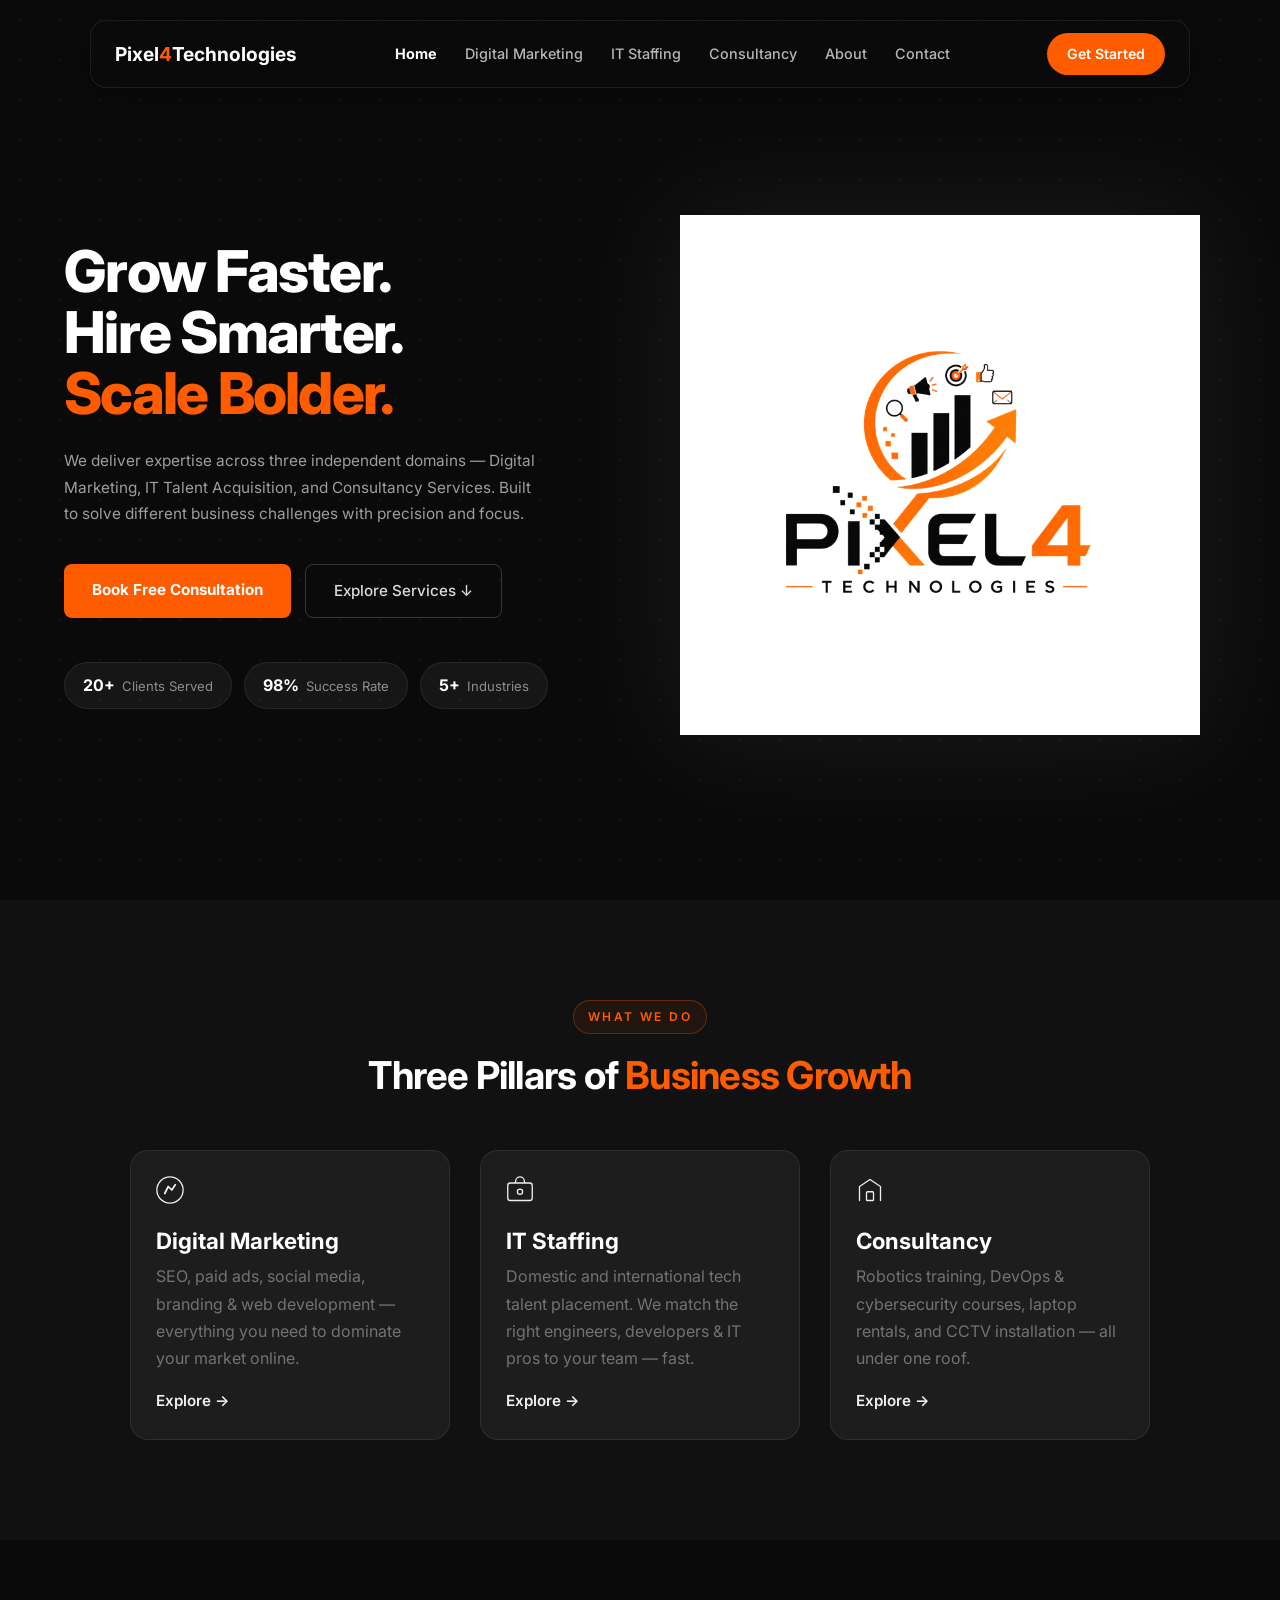
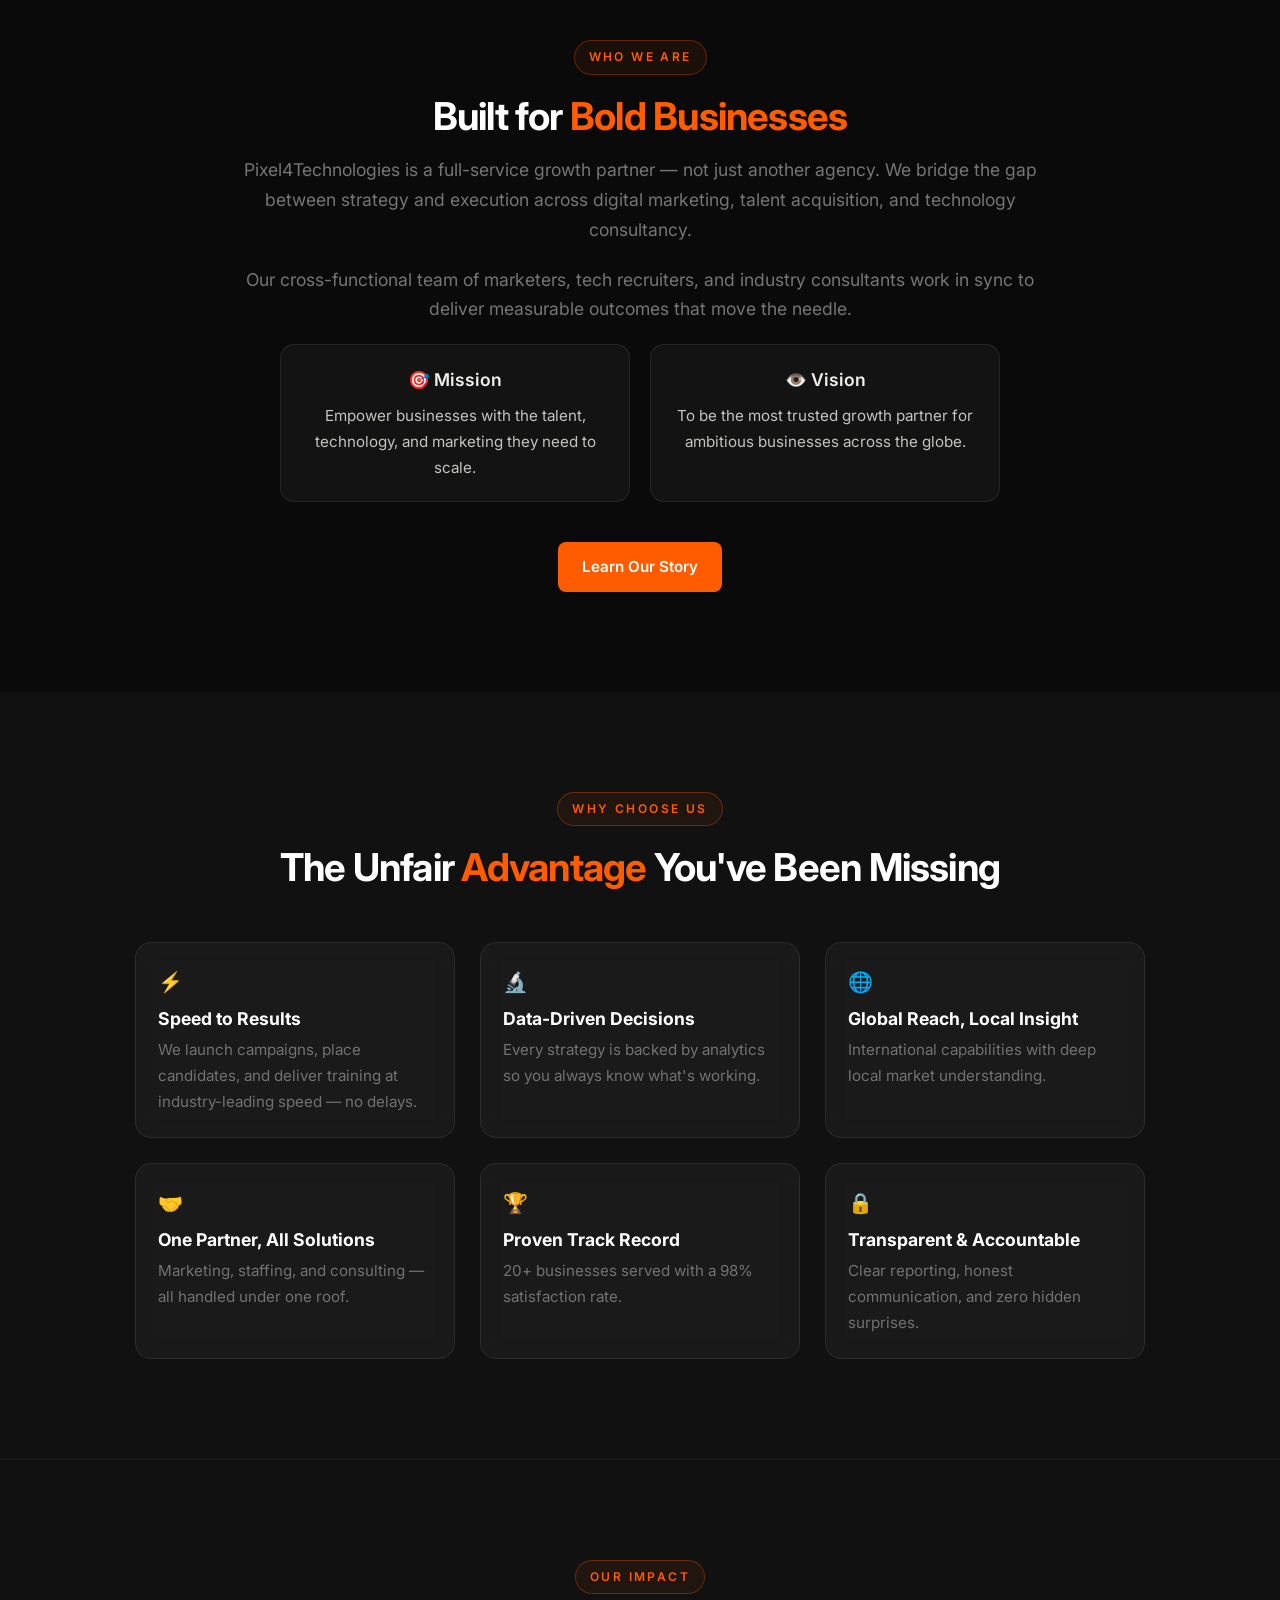
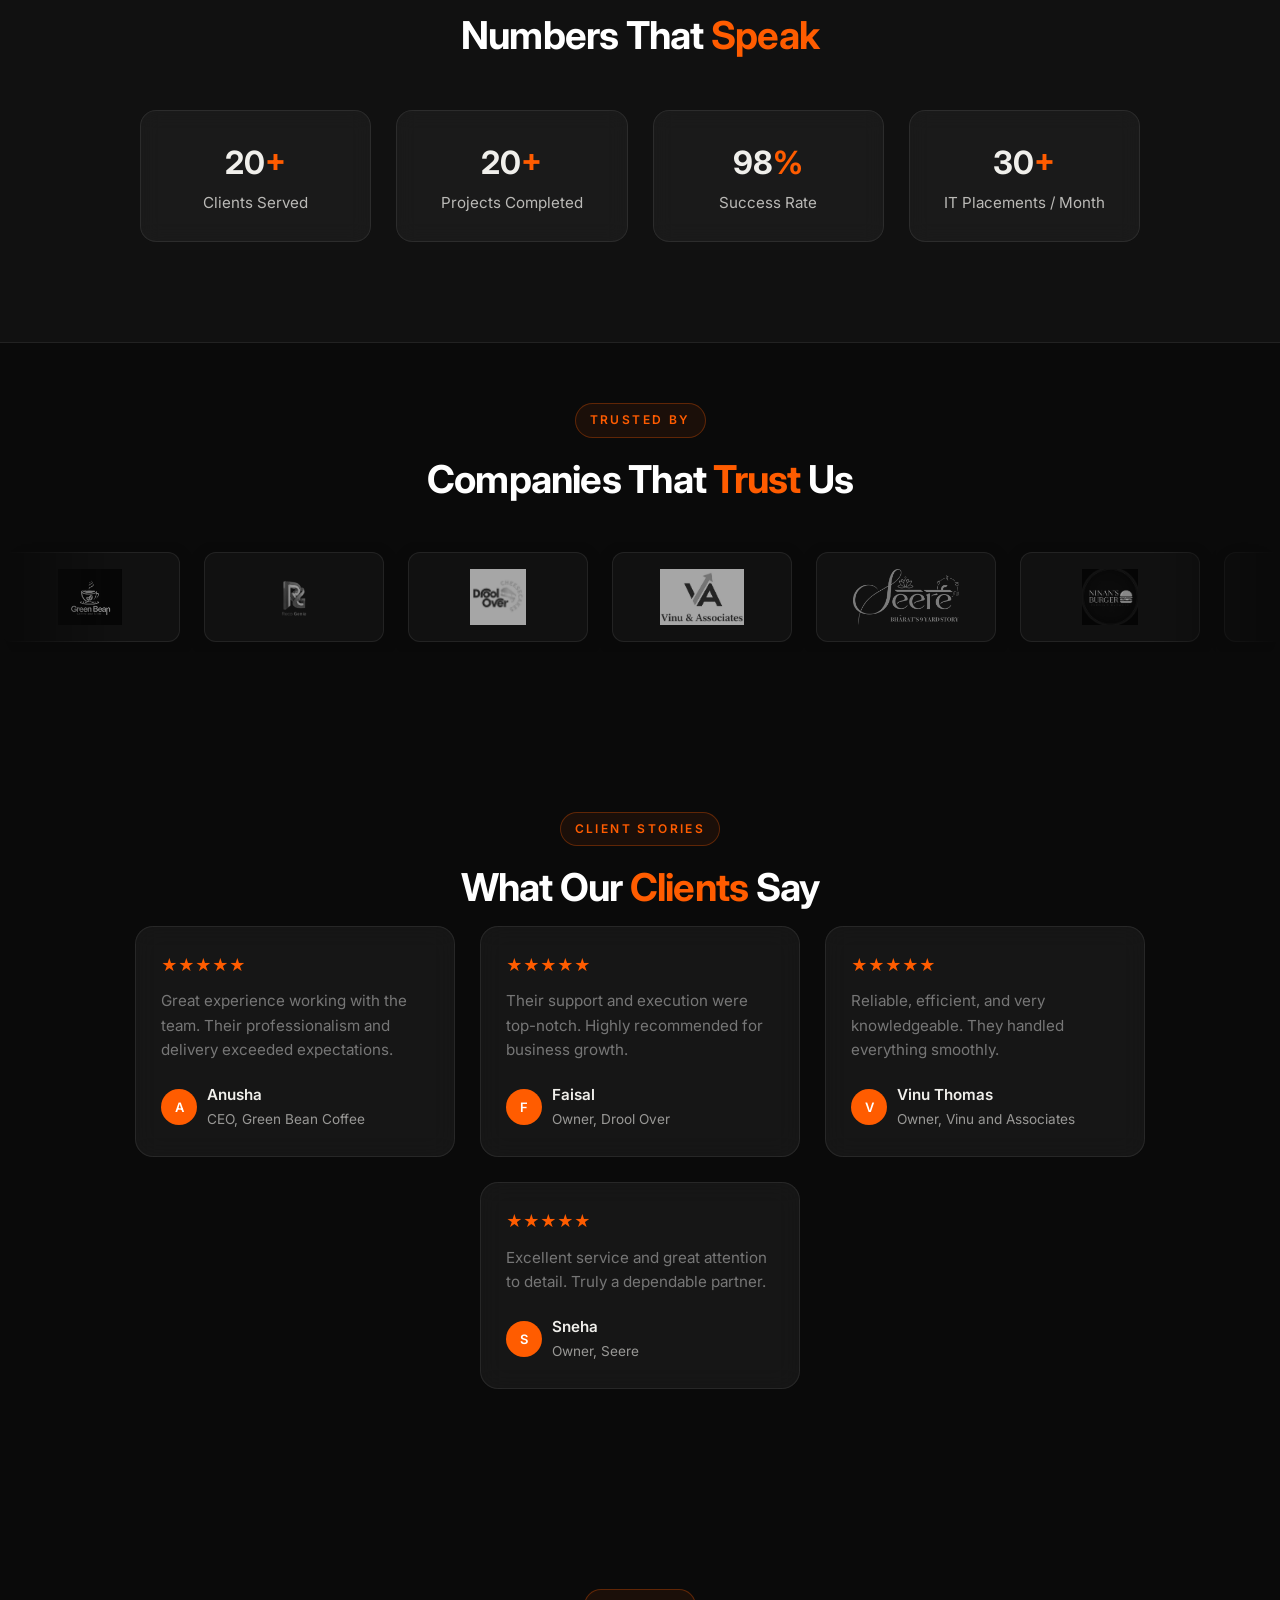
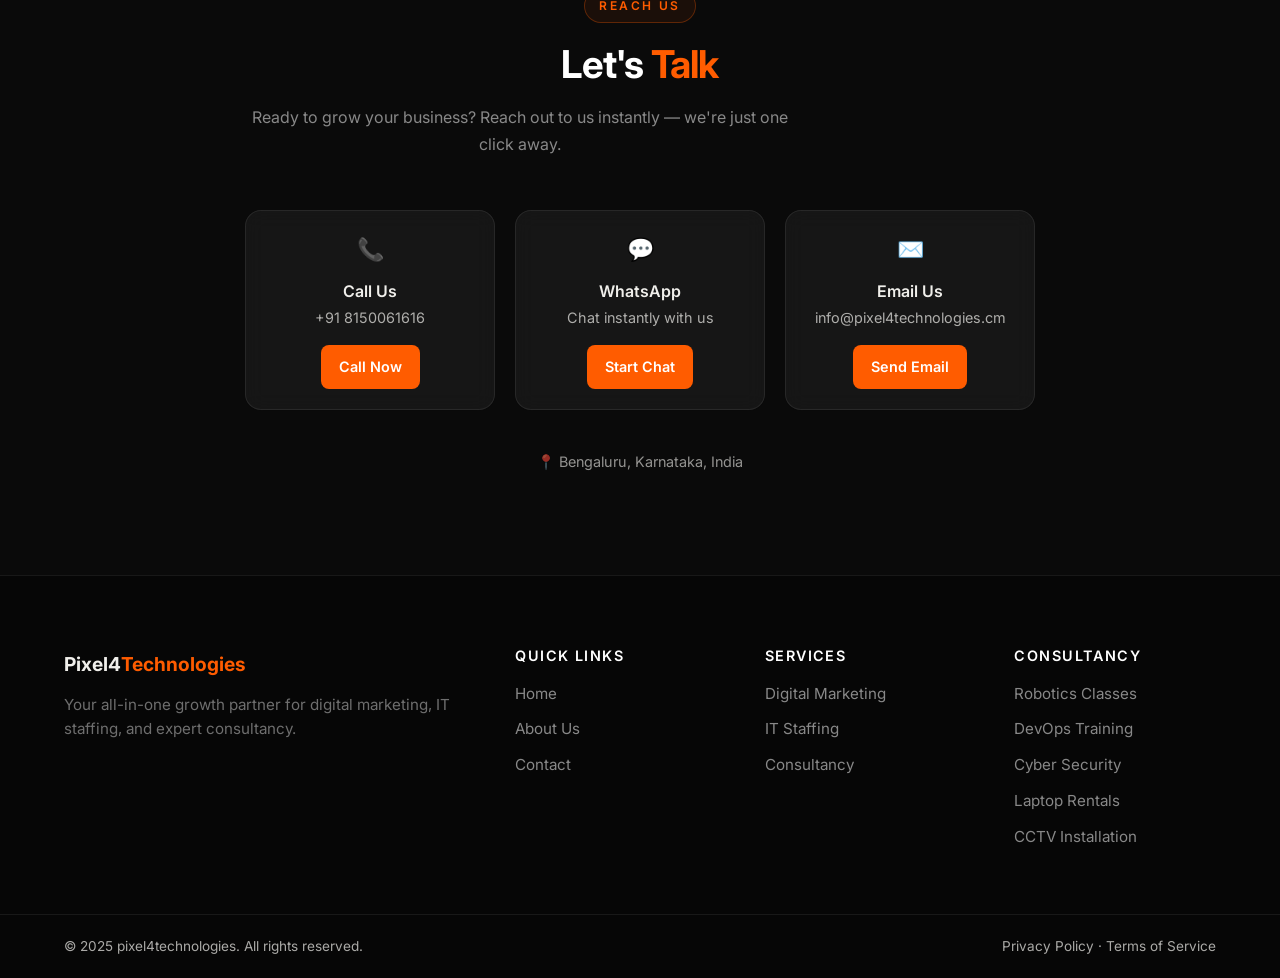
==== commit c5624de1: "Changed Few Files" ====
--- a/index.html
+++ b/index.html
@@ -18,6 +18,103 @@
 <link rel="stylesheet" href="index.css"/> -->
   <link rel="stylesheet" href="style.css" />
 
+  <style>
+    /* ==========================================================================
+       CLIENTS MARQUEE ENHANCEMENTS
+       ========================================================================== */
+    .clients-section {
+      padding: 60px 0;
+      overflow: hidden;
+    }
+
+    .clients-header {
+      margin-bottom: 40px;
+    }
+
+    /* Outer Wrapper with subtle gradient side masks for modern SaaS fading effect */
+    .marquee-wrapper {
+      position: relative;
+      width: 100%;
+      overflow: hidden;
+      padding: 10px 0;
+      -webkit-mask-image: linear-gradient(to right, transparent 0%, black 10%, black 90%, transparent 100%);
+      mask-image: linear-gradient(to right, transparent 0%, black 10%, black 90%, transparent 100%);
+    }
+
+    /* Infinite Scrolling Track */
+    .marquee-track {
+      display: flex;
+      align-items: center;
+      gap: 24px;
+      width: max-content;
+      animation: marquee-scroll 30s linear infinite;
+    }
+
+    .marquee-wrapper:hover .marquee-track {
+      animation-play-state: paused;
+    }
+
+    /* Uniform Logo Card Container */
+    .client-card {
+      flex: 0 0 180px;
+      height: 90px;
+      background: rgba(255, 255, 255, 0.03);
+      border: 1px solid rgba(255, 255, 255, 0.08);
+      border-radius: 12px;
+      display: flex;
+      align-items: center;
+      justify-content: center;
+      padding: 16px;
+      box-shadow: 0 4px 20px rgba(0, 0, 0, 0.1);
+      transition: transform 0.3s ease, border-color 0.3s ease, background 0.3s ease;
+      backdrop-filter: blur(8px);
+    }
+
+    .client-card:hover {
+      transform: translateY(-3px);
+      border-color: rgba(255, 255, 255, 0.2);
+      background: rgba(255, 255, 255, 0.06);
+    }
+
+    /* Logo Styling */
+    .client-card img.client-logo {
+      max-width: 100%;
+      max-height: 100%;
+      width: auto;
+      height: auto;
+      object-fit: contain;
+      filter: grayscale(100%) opacity(0.7);
+      transition: filter 0.3s ease;
+    }
+
+    .client-card:hover img.client-logo {
+      filter: grayscale(0%) opacity(1);
+    }
+
+    /* Smooth Infinite Animation */
+    @keyframes marquee-scroll {
+      0% {
+        transform: translateX(0);
+      }
+      100% {
+        transform: translateX(-50%);
+      }
+    }
+
+    /* Responsive adjustments */
+    @media (max-width: 768px) {
+      .client-card {
+        flex: 0 0 140px;
+        height: 75px;
+        padding: 12px;
+        border-radius: 10px;
+      }
+      .marquee-track {
+        gap: 16px;
+        animation-duration: 22s;
+      }
+    }
+  </style>
 
 </head>
 
@@ -166,7 +263,7 @@
       <!-- RIGHT: P4 Logo Image -->
       <div class="hero-right">
         <img
-          src="Images/3dLogo.png"
+          src="Images/Logo.jpeg"
           alt="Pixel4Technologies"
           class="hero-logo-img"
         />
@@ -417,21 +514,49 @@
 
     <div class="marquee-wrapper">
       <div class="marquee-track">
-        <!-- Logos -->
-        <img src="Images/GBC.png" class="client-logo" alt="GBC" />
-        <img src="Images/RG.jpeg" class="client-logo" alt="RG" />
-        <img src="Images/Droll Over.png" class="client-logo" alt="Droll Over" />
-        <img src="Images/VA.png" class="client-logo" alt="Vinu and associates" />
-        <img src="Images/seere.png" class="client-logo" alt="Droll Over" />
-
-
-
-        <!-- Duplicate for seamless loop -->
-        <img src="Images/GBC.png" class="client-logo" alt="GBC" />
-        <img src="Images/RG.jpeg" class="client-logo" alt="RG" />
-        <img src="Images/Droll Over.png" class="client-logo" alt="Droll Over" />
-        <img src="Images/VA.png" class="client-logo" alt="Vinu and associates" />
-        <img src="Images/seere.png" class="client-logo" alt="Droll Over" />
+        <!-- Logos Set 1 -->
+        <div class="client-card">
+          <img src="Images/GBC.png" class="client-logo" alt="GBC" />
+        </div>
+        <div class="client-card">
+          <img src="Images/RG.jpeg" class="client-logo" alt="RG" />
+        </div>
+        <div class="client-card">
+          <img src="Images/Droll Over.png" class="client-logo" alt="Droll Over" />
+        </div>
+        <div class="client-card">
+          <img src="Images/VA.png" class="client-logo" alt="Vinu and associates" />
+        </div>
+        <div class="client-card">
+          <img src="Images/seere.png" class="client-logo" alt="Seere" />
+        </div>
+        <div class="client-card">
+          <img src="Images/Ninan's Burger .png" class="client-logo" alt="Seere" />
+        </div><div class="client-card">
+          <img src="Images/Ninan's Steakhouse.png" class="client-logo" alt="Seere" />
+        </div>
+
+        <!-- Duplicate Set for Seamless Continuous Infinite Loop -->
+        <div class="client-card">
+          <img src="Images/GBC.png" class="client-logo" alt="GBC" />
+        </div>
+        <div class="client-card">
+          <img src="Images/RG.jpeg" class="client-logo" alt="RG" />
+        </div>
+        <div class="client-card">
+          <img src="Images/Droll Over.png" class="client-logo" alt="Droll Over" />
+        </div>
+        <div class="client-card">
+          <img src="Images/VA.png" class="client-logo" alt="Vinu and associates" />
+        </div>
+        <div class="client-card">
+          <img src="Images/seere.png" class="client-logo" alt="Seere" />
+        </div>
+        <div class="client-card">
+          <img src="Images/Ninan's Burger .png" class="client-logo" alt="Seere" />
+        </div><div class="client-card">
+          <img src="Images/Ninan's Steakhouse.png" class="client-logo" alt="Seere" />
+        </div>
       </div>
     </div>
 
